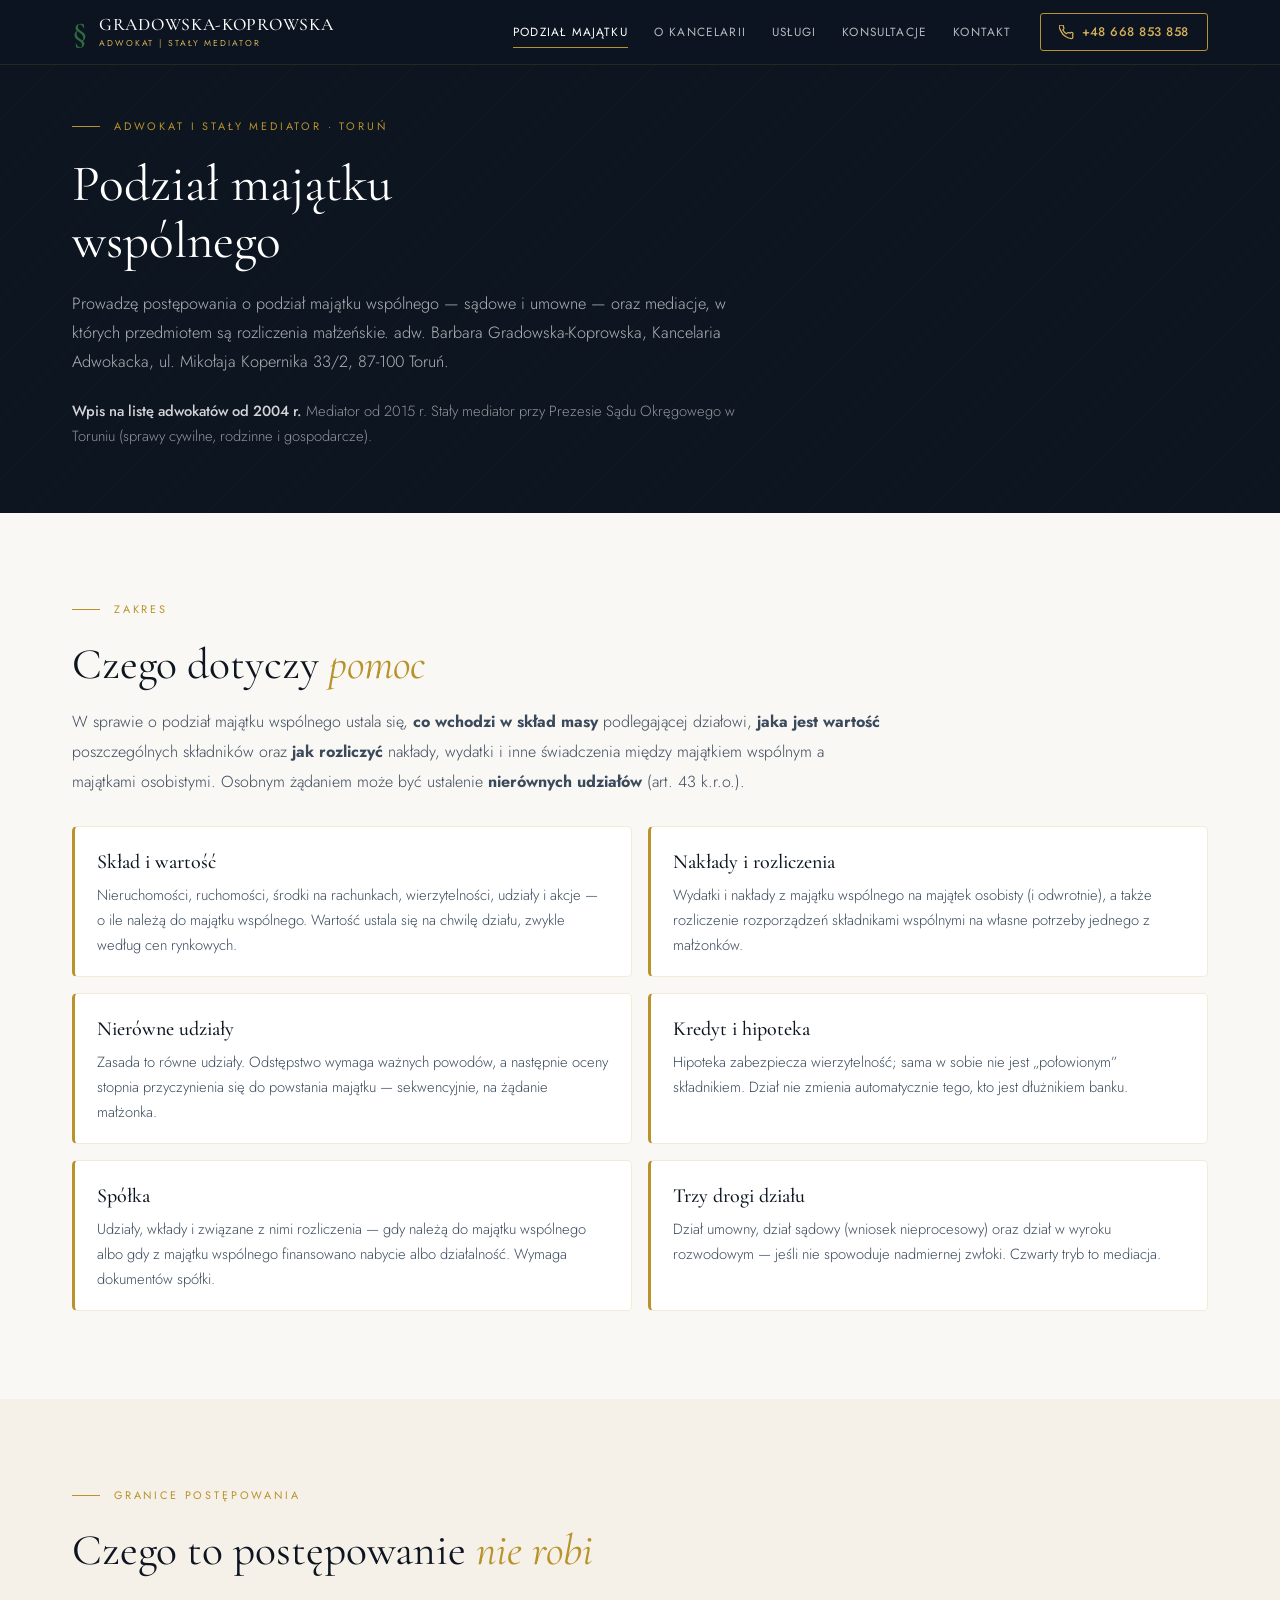
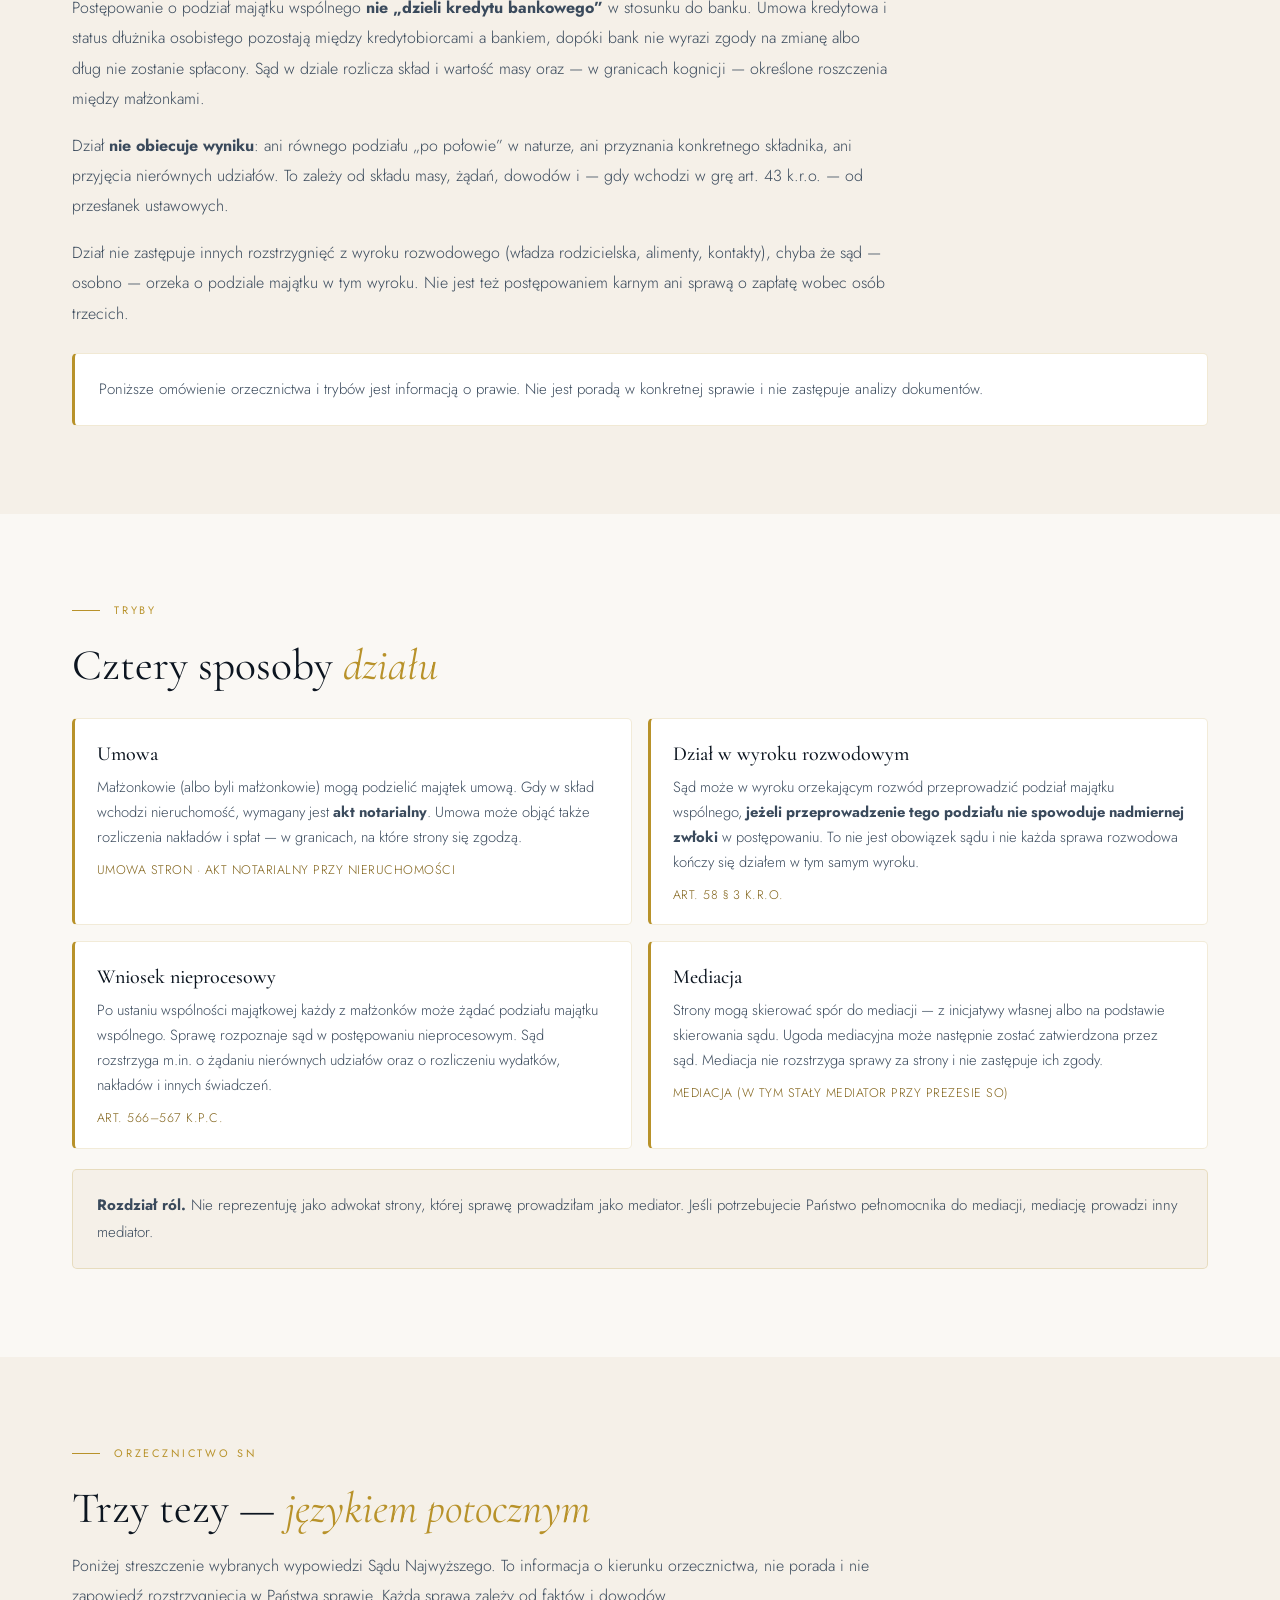
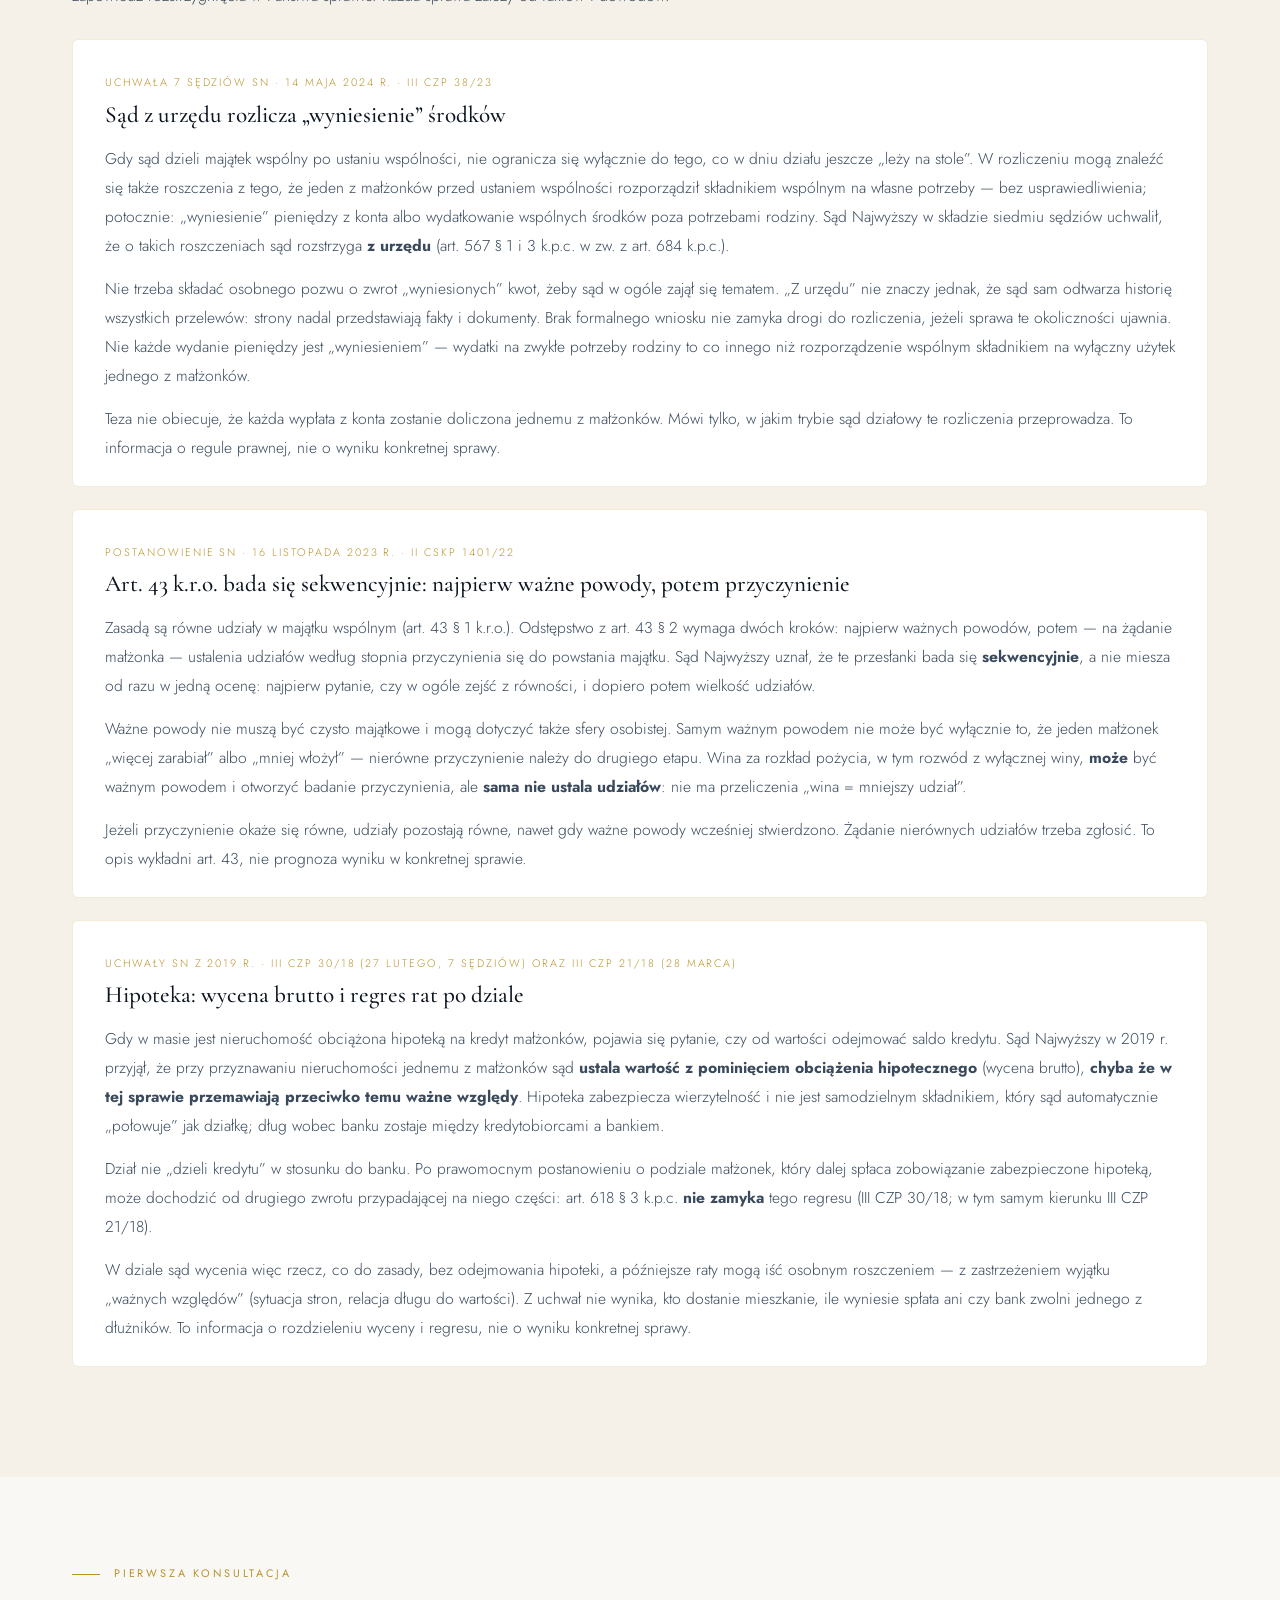
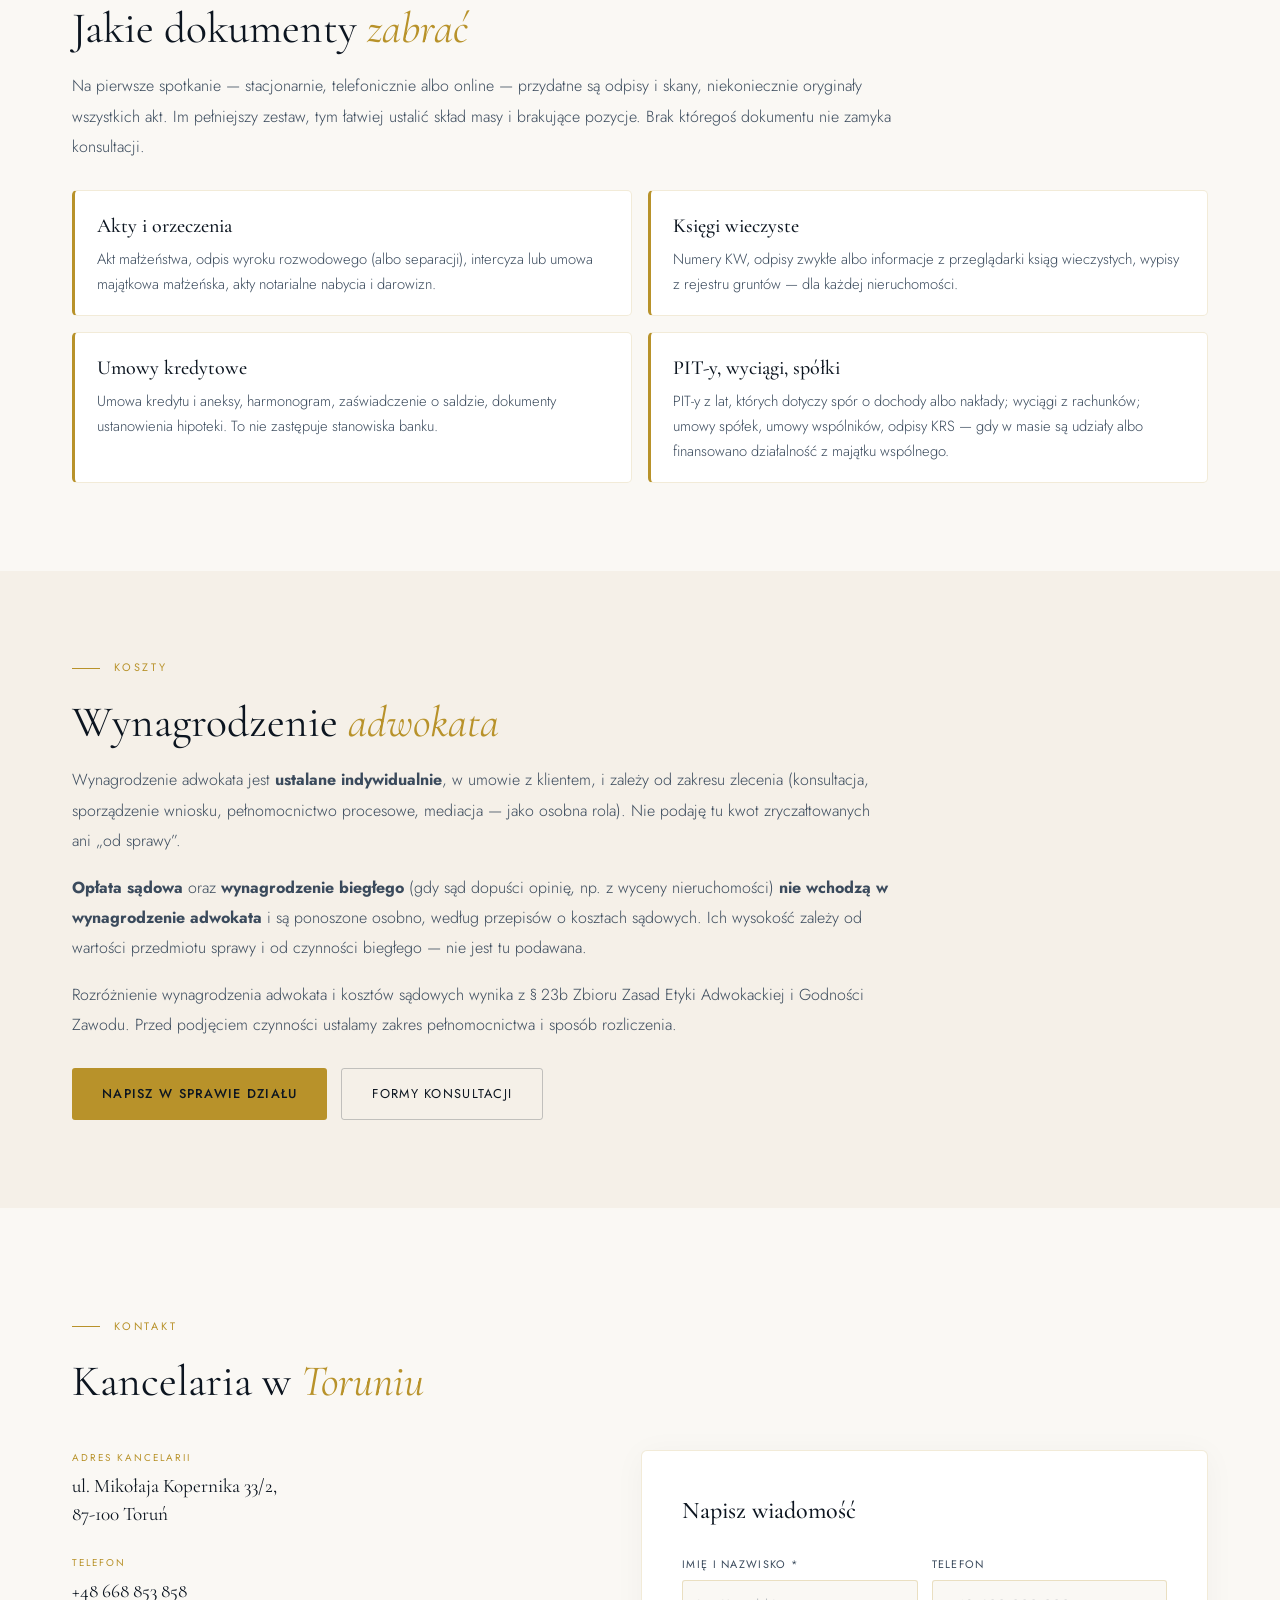
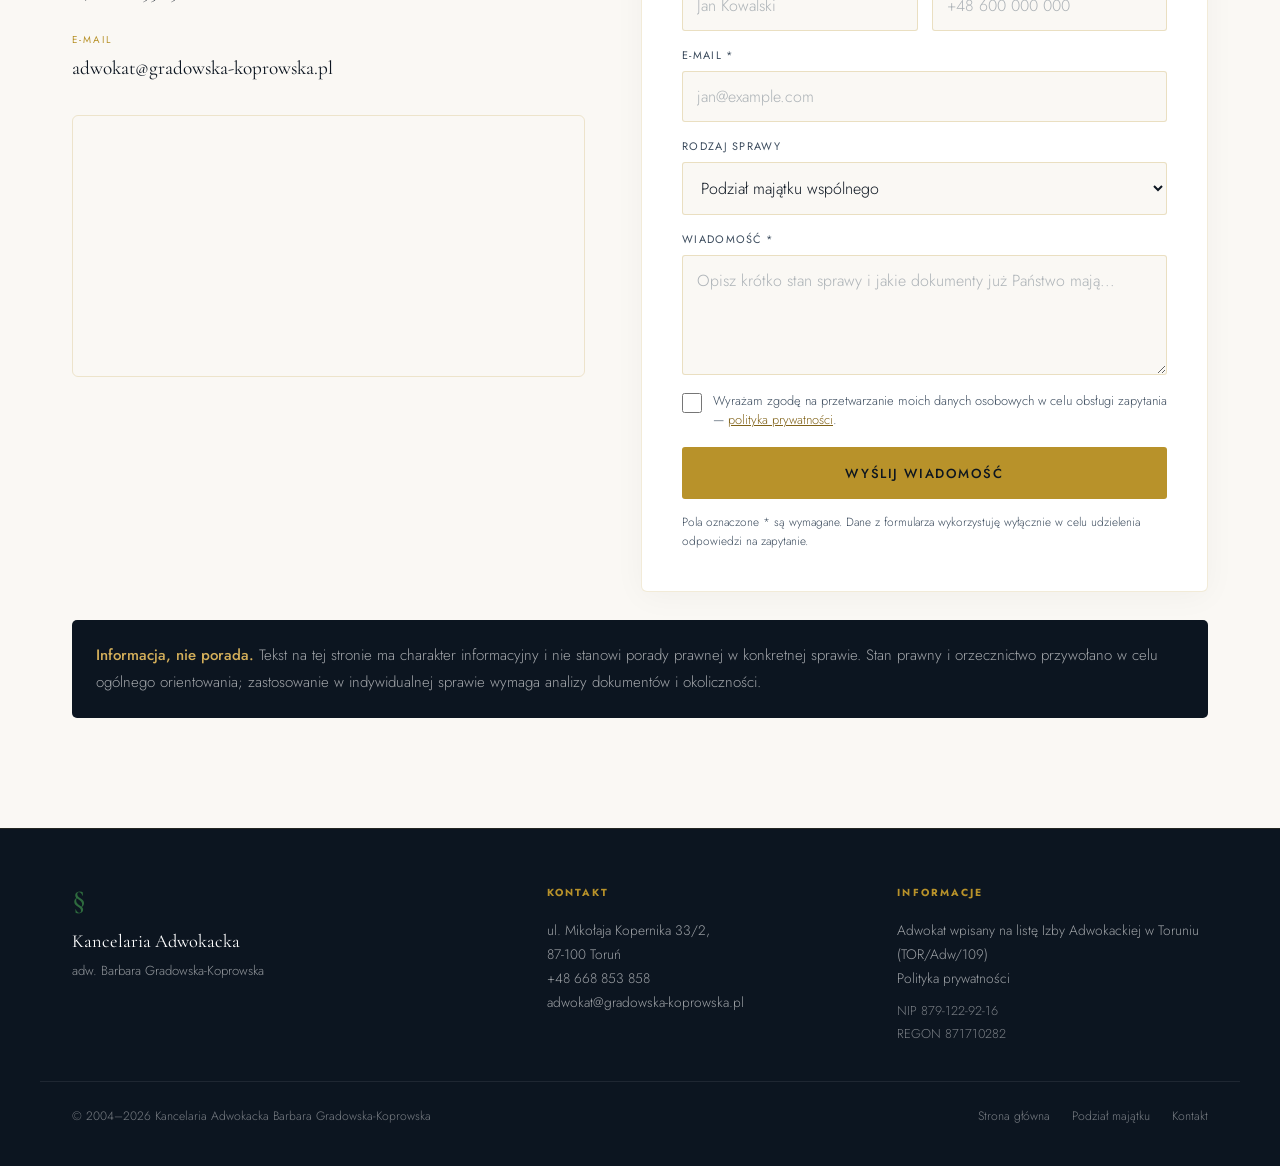
==== podzial-majatku.html @ 193e290f "Wersja v2 (preview): nisza podział majątku i mediacje majątkowe Strona główna pokazuje w pierwszym e" ====
<!DOCTYPE html>
<html lang="pl">
<head>
  <meta charset="UTF-8" />
  <meta name="viewport" content="width=device-width, initial-scale=1.0" />

  <title>Adwokat — podział majątku wspólnego · Toruń · adw. Barbara Gradowska-Koprowska</title>
  <meta name="description" content="Podział majątku wspólnego w Toruniu — dział umowny, sądowy i w wyroku rozwodowym oraz mediacje majątkowe. adw. Barbara Gradowska-Koprowska, adwokat od 2004 r., stały mediator przy Prezesie SO w Toruniu. ul. Mikołaja Kopernika 33/2, 87-100 Toruń. Tekst informacyjny." />
  <link rel="canonical" href="https://gradowska-koprowska.pl/podzial-majatku.html" />

  <meta property="og:type" content="website" />
  <meta property="og:locale" content="pl_PL" />
  <meta property="og:url" content="https://gradowska-koprowska.pl/podzial-majatku.html" />
  <meta property="og:site_name" content="Kancelaria Adwokacka Barbara Gradowska-Koprowska" />
  <meta property="og:title" content="Adwokat — podział majątku wspólnego · Toruń · adw. Barbara Gradowska-Koprowska" />
  <meta property="og:description" content="Dział umowny, sądowy i w wyroku rozwodowym oraz mediacje majątkowe. adw. Barbara Gradowska-Koprowska, Toruń. ul. Mikołaja Kopernika 33/2, 87-100 Toruń." />
  <meta property="og:image" content="https://gradowska-koprowska.pl/assets/foto-og.jpg" />
  <meta property="og:image:width" content="1200" />
  <meta property="og:image:height" content="630" />

  <meta name="twitter:card" content="summary_large_image" />
  <meta name="twitter:title" content="Adwokat — podział majątku wspólnego · Toruń" />
  <meta name="twitter:description" content="adw. Barbara Gradowska-Koprowska. Dział umowny, sądowy, w wyroku rozwodowym, mediacja. ul. Mikołaja Kopernika 33/2, 87-100 Toruń." />
  <meta name="twitter:image" content="https://gradowska-koprowska.pl/assets/foto-og.jpg" />

  <meta name="theme-color" content="#0c1520" />
  <link rel="icon" href="favicon.svg" type="image/svg+xml" />

  <link rel="preconnect" href="https://fonts.googleapis.com" />
  <link rel="preconnect" href="https://fonts.gstatic.com" crossorigin />
  <link href="https://fonts.googleapis.com/css2?family=Cormorant+Garamond:ital,wght@0,300;0,400;0,500;0,600;1,300;1,400&family=Jost:wght@300;400;500&display=swap" rel="stylesheet" />
  <link rel="stylesheet" href="styles.css" />

  <script type="application/ld+json">
  {
    "@context": "https://schema.org",
    "@graph": [
      {
        "@type": "LegalService",
        "@id": "https://gradowska-koprowska.pl/#kancelaria",
        "name": "Kancelaria Adwokacka Barbara Gradowska-Koprowska",
        "url": "https://gradowska-koprowska.pl/",
        "telephone": "+48668853858",
        "email": "adwokat@gradowska-koprowska.pl",
        "address": {
          "@type": "PostalAddress",
          "streetAddress": "ul. Mikołaja Kopernika 33/2",
          "addressLocality": "Toruń",
          "postalCode": "87-100",
          "addressCountry": "PL"
        },
        "areaServed": { "@type": "City", "name": "Toruń" },
        "employee": { "@id": "https://gradowska-koprowska.pl/#adwokat" }
      },
      {
        "@type": "Attorney",
        "@id": "https://gradowska-koprowska.pl/#adwokat",
        "name": "Barbara Gradowska-Koprowska",
        "honorificPrefix": "adw.",
        "jobTitle": "Adwokat, stały mediator",
        "worksFor": { "@id": "https://gradowska-koprowska.pl/#kancelaria" },
        "memberOf": {
          "@type": "Organization",
          "name": "Okręgowa Rada Adwokacka w Toruniu"
        }
      },
      {
        "@type": "WebPage",
        "@id": "https://gradowska-koprowska.pl/podzial-majatku.html",
        "url": "https://gradowska-koprowska.pl/podzial-majatku.html",
        "name": "Podział majątku wspólnego",
        "description": "Informacja o postępowaniu o podział majątku wspólnego — tryby, zakres i wybrane tezy orzecznictwa SN. Nie stanowi porady w konkretnej sprawie.",
        "isPartOf": { "@id": "https://gradowska-koprowska.pl/#kancelaria" },
        "about": {
          "@type": "Service",
          "name": "Podział majątku wspólnego",
          "provider": { "@id": "https://gradowska-koprowska.pl/#adwokat" }
        }
      },
      {
        "@type": "BreadcrumbList",
        "itemListElement": [
          {
            "@type": "ListItem",
            "position": 1,
            "name": "Strona główna",
            "item": "https://gradowska-koprowska.pl/"
          },
          {
            "@type": "ListItem",
            "position": 2,
            "name": "Podział majątku wspólnego",
            "item": "https://gradowska-koprowska.pl/podzial-majatku.html"
          }
        ]
      }
    ]
  }
  </script>
</head>
<body>

  <header>
    <div class="nav-inner">
      <a class="logo-wrap" href="index.html" aria-label="Kancelaria Adwokacka Barbara Gradowska-Koprowska — strona główna">
        <span class="logo-mark" aria-hidden="true">§</span>
        <span class="logo-text">
          <span class="logo-name">Gradowska-Koprowska</span>
          <span class="logo-sub">Adwokat | Stały mediator</span>
        </span>
      </a>
      <div class="nav-right">
        <nav class="desktop-nav" aria-label="Nawigacja główna">
          <a href="podzial-majatku.html" aria-current="page">Podział majątku</a>
          <a href="index.html#o-kancelarii">O Kancelarii</a>
          <a href="index.html#uslugi">Usługi</a>
          <a href="index.html#konsultacje">Konsultacje</a>
          <a href="#kontakt">Kontakt</a>
        </nav>
        <a class="header-tel" href="tel:+48668853858" aria-label="Zadzwoń: +48 668 853 858">
          <svg viewBox="0 0 24 24" fill="none" stroke="currentColor" stroke-width="2" aria-hidden="true"><path d="M22 16.92v3a2 2 0 01-2.18 2 19.79 19.79 0 01-8.63-3.07A19.5 19.5 0 013.07 9.8 19.79 19.79 0 01.01 1.18 2 2 0 012 0h3a2 2 0 012 1.72 12.84 12.84 0 00.7 2.81 2 2 0 01-.45 2.11L6.09 7.91a16 16 0 006 6l1.27-1.27a2 2 0 012.11-.45 12.84 12.84 0 002.81.7A2 2 0 0122 14.92v2z"/></svg>
          +48 668 853 858
        </a>
        <button class="hamburger" id="hamburger" aria-label="Otwórz menu" aria-expanded="false" aria-controls="mobileNav">
          <span></span><span></span><span></span>
        </button>
      </div>
    </div>
    <div class="mobile-nav" id="mobileNav">
      <a href="podzial-majatku.html" data-close aria-current="page">Podział majątku</a>
      <a href="index.html#o-kancelarii" data-close>O Kancelarii</a>
      <a href="index.html#uslugi" data-close>Usługi</a>
      <a href="index.html#konsultacje" data-close>Konsultacje</a>
      <a href="#kontakt" data-close>Kontakt</a>
      <a href="tel:+48668853858" class="mobile-call" data-close aria-label="Zadzwoń: 668 853 858">
        <svg viewBox="0 0 24 24" fill="none" stroke="currentColor" stroke-width="2" aria-hidden="true"><path d="M22 16.92v3a2 2 0 01-2.18 2 19.79 19.79 0 01-8.63-3.07A19.5 19.5 0 013.07 9.8 19.79 19.79 0 01.01 1.18 2 2 0 012 0h3a2 2 0 012 1.72 12.84 12.84 0 00.7 2.81 2 2 0 01-.45 2.11L6.09 7.91a16 16 0 006 6l1.27-1.27a2 2 0 012.11-.45 12.84 12.84 0 002.81.7A2 2 0 0122 14.92v2z"/></svg>
        Zadzwoń: 668 853 858
      </a>
    </div>
  </header>

  <section class="page-hero">
    <div class="section-inner">
      <p class="section-label reveal">Adwokat i stały mediator · Toruń</p>
      <h1 class="reveal">Podział majątku wspólnego</h1>
      <p class="page-lead reveal reveal-delay-1">Prowadzę postępowania o podział majątku wspólnego — sądowe i umowne — oraz mediacje, w których przedmiotem są rozliczenia małżeńskie. adw. Barbara Gradowska-Koprowska, Kancelaria Adwokacka, ul. Mikołaja Kopernika 33/2, 87-100 Toruń.</p>
      <p class="page-meta reveal reveal-delay-2"><strong>Wpis na listę adwokatów od 2004 r.</strong> Mediator od 2015 r. Stały mediator przy Prezesie Sądu Okręgowego w Toruniu (sprawy cywilne, rodzinne i gospodarcze).</p>
    </div>
  </section>

  <section class="page-section" id="zakres">
    <div class="section-inner">
      <p class="section-label reveal">Zakres</p>
      <h2 class="section-heading reveal">Czego dotyczy <em>pomoc</em></h2>
      <div class="prose reveal">
        <p>W sprawie o podział majątku wspólnego ustala się, <strong>co wchodzi w skład masy</strong> podlegającej działowi, <strong>jaka jest wartość</strong> poszczególnych składników oraz <strong>jak rozliczyć</strong> nakłady, wydatki i inne świadczenia między majątkiem wspólnym a majątkami osobistymi. Osobnym żądaniem może być ustalenie <strong>nierównych udziałów</strong> (art. 43 k.r.o.).</p>
      </div>
      <div class="scope-grid">
        <article class="card-item reveal">
          <h3>Skład i wartość</h3>
          <p>Nieruchomości, ruchomości, środki na rachunkach, wierzytelności, udziały i akcje — o ile należą do majątku wspólnego. Wartość ustala się na chwilę działu, zwykle według cen rynkowych.</p>
        </article>
        <article class="card-item reveal reveal-delay-1">
          <h3>Nakłady i rozliczenia</h3>
          <p>Wydatki i nakłady z majątku wspólnego na majątek osobisty (i odwrotnie), a także rozliczenie rozporządzeń składnikami wspólnymi na własne potrzeby jednego z małżonków.</p>
        </article>
        <article class="card-item reveal">
          <h3>Nierówne udziały</h3>
          <p>Zasada to równe udziały. Odstępstwo wymaga ważnych powodów, a następnie oceny stopnia przyczynienia się do powstania majątku — sekwencyjnie, na żądanie małżonka.</p>
        </article>
        <article class="card-item reveal reveal-delay-1">
          <h3>Kredyt i hipoteka</h3>
          <p>Hipoteka zabezpiecza wierzytelność; sama w sobie nie jest „połowionym” składnikiem. Dział nie zmienia automatycznie tego, kto jest dłużnikiem banku.</p>
        </article>
        <article class="card-item reveal">
          <h3>Spółka</h3>
          <p>Udziały, wkłady i związane z nimi rozliczenia — gdy należą do majątku wspólnego albo gdy z majątku wspólnego finansowano nabycie albo działalność. Wymaga dokumentów spółki.</p>
        </article>
        <article class="card-item reveal reveal-delay-1">
          <h3>Trzy drogi działu</h3>
          <p>Dział umowny, dział sądowy (wniosek nieprocesowy) oraz dział w wyroku rozwodowym — jeśli nie spowoduje nadmiernej zwłoki. Czwarty tryb to mediacja.</p>
        </article>
      </div>
    </div>
  </section>

  <section class="page-section alt" id="nie-obejmuje">
    <div class="section-inner">
      <p class="section-label reveal">Granice postępowania</p>
      <h2 class="section-heading reveal">Czego to postępowanie <em>nie robi</em></h2>
      <div class="prose reveal">
        <p>Postępowanie o podział majątku wspólnego <strong>nie „dzieli kredytu bankowego”</strong> w stosunku do banku. Umowa kredytowa i status dłużnika osobistego pozostają między kredytobiorcami a bankiem, dopóki bank nie wyrazi zgody na zmianę albo dług nie zostanie spłacony. Sąd w dziale rozlicza skład i wartość masy oraz — w granicach kognicji — określone roszczenia między małżonkami.</p>
        <p>Dział <strong>nie obiecuje wyniku</strong>: ani równego podziału „po połowie” w naturze, ani przyznania konkretnego składnika, ani przyjęcia nierównych udziałów. To zależy od składu masy, żądań, dowodów i — gdy wchodzi w grę art. 43 k.r.o. — od przesłanek ustawowych.</p>
        <p>Dział nie zastępuje innych rozstrzygnięć z wyroku rozwodowego (władza rodzicielska, alimenty, kontakty), chyba że sąd — osobno — orzeka o podziale majątku w tym wyroku. Nie jest też postępowaniem karnym ani sprawą o zapłatę wobec osób trzecich.</p>
      </div>
      <div class="note-box reveal reveal-delay-1" style="margin-top: 24px;">
        Poniższe omówienie orzecznictwa i trybów jest informacją o prawie. Nie jest poradą w konkretnej sprawie i nie zastępuje analizy dokumentów.
      </div>
    </div>
  </section>

  <section class="page-section" id="tryby">
    <div class="section-inner">
      <p class="section-label reveal">Tryby</p>
      <h2 class="section-heading reveal">Cztery sposoby <em>działu</em></h2>
      <div class="mode-grid">
        <article class="card-item reveal">
          <h3>Umowa</h3>
          <p>Małżonkowie (albo byli małżonkowie) mogą podzielić majątek umową. Gdy w skład wchodzi nieruchomość, wymagany jest <strong>akt notarialny</strong>. Umowa może objąć także rozliczenia nakładów i spłat — w granicach, na które strony się zgodzą.</p>
          <span class="law">Umowa stron · akt notarialny przy nieruchomości</span>
        </article>
        <article class="card-item reveal reveal-delay-1">
          <h3>Dział w wyroku rozwodowym</h3>
          <p>Sąd może w wyroku orzekającym rozwód przeprowadzić podział majątku wspólnego, <strong>jeżeli przeprowadzenie tego podziału nie spowoduje nadmiernej zwłoki</strong> w postępowaniu. To nie jest obowiązek sądu i nie każda sprawa rozwodowa kończy się działem w tym samym wyroku.</p>
          <span class="law">art. 58 § 3 k.r.o.</span>
        </article>
        <article class="card-item reveal">
          <h3>Wniosek nieprocesowy</h3>
          <p>Po ustaniu wspólności majątkowej każdy z małżonków może żądać podziału majątku wspólnego. Sprawę rozpoznaje sąd w postępowaniu nieprocesowym. Sąd rozstrzyga m.in. o żądaniu nierównych udziałów oraz o rozliczeniu wydatków, nakładów i innych świadczeń.</p>
          <span class="law">art. 566–567 k.p.c.</span>
        </article>
        <article class="card-item reveal reveal-delay-1">
          <h3>Mediacja</h3>
          <p>Strony mogą skierować spór do mediacji — z inicjatywy własnej albo na podstawie skierowania sądu. Ugoda mediacyjna może następnie zostać zatwierdzona przez sąd. Mediacja nie rozstrzyga sprawy za strony i nie zastępuje ich zgody.</p>
          <span class="law">mediacja (w tym stały mediator przy Prezesie SO)</span>
        </article>
      </div>
      <div class="conflict-box reveal">
        <strong>Rozdział ról.</strong> Nie reprezentuję jako adwokat strony, której sprawę prowadziłam jako mediator. Jeśli potrzebujecie Państwo pełnomocnika do mediacji, mediację prowadzi inny mediator.
      </div>
    </div>
  </section>

  <section class="page-section alt" id="orzecznictwo">
    <div class="section-inner">
      <p class="section-label reveal">Orzecznictwo SN</p>
      <h2 class="section-heading reveal">Trzy tezy — <em>językiem potocznym</em></h2>
      <div class="prose reveal" style="margin-bottom: 28px;">
        <p>Poniżej streszczenie wybranych wypowiedzi Sądu Najwyższego. To informacja o kierunku orzecznictwa, nie porada i nie zapowiedź rozstrzygnięcia w Państwa sprawie. Każda sprawa zależy od faktów i dowodów.</p>
      </div>

      <article class="thesis reveal">
        <p class="sygnatura">Uchwała 7 sędziów SN · 14 maja 2024 r. · III CZP 38/23</p>
        <h3>Sąd z urzędu rozlicza „wyniesienie” środków</h3>
        <p>Gdy sąd dzieli majątek wspólny po ustaniu wspólności, nie ogranicza się wyłącznie do tego, co w dniu działu jeszcze „leży na stole”. W rozliczeniu mogą znaleźć się także roszczenia z tego, że jeden z małżonków przed ustaniem wspólności rozporządził składnikiem wspólnym na własne potrzeby — bez usprawiedliwienia; potocznie: „wyniesienie” pieniędzy z konta albo wydatkowanie wspólnych środków poza potrzebami rodziny. Sąd Najwyższy w składzie siedmiu sędziów uchwalił, że o takich roszczeniach sąd rozstrzyga <strong>z urzędu</strong> (art. 567 § 1 i 3 k.p.c. w zw. z art. 684 k.p.c.).</p>
        <p>Nie trzeba składać osobnego pozwu o zwrot „wyniesionych” kwot, żeby sąd w ogóle zajął się tematem. „Z urzędu” nie znaczy jednak, że sąd sam odtwarza historię wszystkich przelewów: strony nadal przedstawiają fakty i dokumenty. Brak formalnego wniosku nie zamyka drogi do rozliczenia, jeżeli sprawa te okoliczności ujawnia. Nie każde wydanie pieniędzy jest „wyniesieniem” — wydatki na zwykłe potrzeby rodziny to co innego niż rozporządzenie wspólnym składnikiem na wyłączny użytek jednego z małżonków.</p>
        <p>Teza nie obiecuje, że każda wypłata z konta zostanie doliczona jednemu z małżonków. Mówi tylko, w jakim trybie sąd działowy te rozliczenia przeprowadza. To informacja o regule prawnej, nie o wyniku konkretnej sprawy.</p>
      </article>

      <article class="thesis reveal">
        <p class="sygnatura">Postanowienie SN · 16 listopada 2023 r. · II CSKP 1401/22</p>
        <h3>Art. 43 k.r.o. bada się sekwencyjnie: najpierw ważne powody, potem przyczynienie</h3>
        <p>Zasadą są równe udziały w majątku wspólnym (art. 43 § 1 k.r.o.). Odstępstwo z art. 43 § 2 wymaga dwóch kroków: najpierw ważnych powodów, potem — na żądanie małżonka — ustalenia udziałów według stopnia przyczynienia się do powstania majątku. Sąd Najwyższy uznał, że te przesłanki bada się <strong>sekwencyjnie</strong>, a nie miesza od razu w jedną ocenę: najpierw pytanie, czy w ogóle zejść z równości, i dopiero potem wielkość udziałów.</p>
        <p>Ważne powody nie muszą być czysto majątkowe i mogą dotyczyć także sfery osobistej. Samym ważnym powodem nie może być wyłącznie to, że jeden małżonek „więcej zarabiał” albo „mniej włożył” — nierówne przyczynienie należy do drugiego etapu. Wina za rozkład pożycia, w tym rozwód z wyłącznej winy, <strong>może</strong> być ważnym powodem i otworzyć badanie przyczynienia, ale <strong>sama nie ustala udziałów</strong>: nie ma przeliczenia „wina = mniejszy udział”.</p>
        <p>Jeżeli przyczynienie okaże się równe, udziały pozostają równe, nawet gdy ważne powody wcześniej stwierdzono. Żądanie nierównych udziałów trzeba zgłosić. To opis wykładni art. 43, nie prognoza wyniku w konkretnej sprawie.</p>
      </article>

      <article class="thesis reveal">
        <p class="sygnatura">Uchwały SN z 2019 r. · III CZP 30/18 (27 lutego, 7 sędziów) oraz III CZP 21/18 (28 marca)</p>
        <h3>Hipoteka: wycena brutto i regres rat po dziale</h3>
        <p>Gdy w masie jest nieruchomość obciążona hipoteką na kredyt małżonków, pojawia się pytanie, czy od wartości odejmować saldo kredytu. Sąd Najwyższy w 2019 r. przyjął, że przy przyznawaniu nieruchomości jednemu z małżonków sąd <strong>ustala wartość z pominięciem obciążenia hipotecznego</strong> (wycena brutto), <strong>chyba że w tej sprawie przemawiają przeciwko temu ważne względy</strong>. Hipoteka zabezpiecza wierzytelność i nie jest samodzielnym składnikiem, który sąd automatycznie „połowuje” jak działkę; dług wobec banku zostaje między kredytobiorcami a bankiem.</p>
        <p>Dział nie „dzieli kredytu” w stosunku do banku. Po prawomocnym postanowieniu o podziale małżonek, który dalej spłaca zobowiązanie zabezpieczone hipoteką, może dochodzić od drugiego zwrotu przypadającej na niego części: art. 618 § 3 k.p.c. <strong>nie zamyka</strong> tego regresu (III CZP 30/18; w tym samym kierunku III CZP 21/18).</p>
        <p>W dziale sąd wycenia więc rzecz, co do zasady, bez odejmowania hipoteki, a późniejsze raty mogą iść osobnym roszczeniem — z zastrzeżeniem wyjątku „ważnych względów” (sytuacja stron, relacja długu do wartości). Z uchwał nie wynika, kto dostanie mieszkanie, ile wyniesie spłata ani czy bank zwolni jednego z dłużników. To informacja o rozdzieleniu wyceny i regresu, nie o wyniku konkretnej sprawy.</p>
      </article>
    </div>
  </section>

  <section class="page-section" id="dokumenty">
    <div class="section-inner">
      <p class="section-label reveal">Pierwsza konsultacja</p>
      <h2 class="section-heading reveal">Jakie dokumenty <em>zabrać</em></h2>
      <div class="prose reveal">
        <p>Na pierwsze spotkanie — stacjonarnie, telefonicznie albo online — przydatne są odpisy i skany, niekoniecznie oryginały wszystkich akt. Im pełniejszy zestaw, tym łatwiej ustalić skład masy i brakujące pozycje. Brak któregoś dokumentu nie zamyka konsultacji.</p>
      </div>
      <div class="doc-grid">
        <article class="card-item reveal">
          <h3>Akty i orzeczenia</h3>
          <p>Akt małżeństwa, odpis wyroku rozwodowego (albo separacji), intercyza lub umowa majątkowa małżeńska, akty notarialne nabycia i darowizn.</p>
        </article>
        <article class="card-item reveal reveal-delay-1">
          <h3>Księgi wieczyste</h3>
          <p>Numery KW, odpisy zwykłe albo informacje z przeglądarki ksiąg wieczystych, wypisy z rejestru gruntów — dla każdej nieruchomości.</p>
        </article>
        <article class="card-item reveal">
          <h3>Umowy kredytowe</h3>
          <p>Umowa kredytu i aneksy, harmonogram, zaświadczenie o saldzie, dokumenty ustanowienia hipoteki. To nie zastępuje stanowiska banku.</p>
        </article>
        <article class="card-item reveal reveal-delay-1">
          <h3>PIT-y, wyciągi, spółki</h3>
          <p>PIT-y z lat, których dotyczy spór o dochody albo nakłady; wyciągi z rachunków; umowy spółek, umowy wspólników, odpisy KRS — gdy w masie są udziały albo finansowano działalność z majątku wspólnego.</p>
        </article>
      </div>
    </div>
  </section>

  <section class="page-section alt" id="wynagrodzenie">
    <div class="section-inner">
      <p class="section-label reveal">Koszty</p>
      <h2 class="section-heading reveal">Wynagrodzenie <em>adwokata</em></h2>
      <div class="prose reveal">
        <p>Wynagrodzenie adwokata jest <strong>ustalane indywidualnie</strong>, w umowie z klientem, i zależy od zakresu zlecenia (konsultacja, sporządzenie wniosku, pełnomocnictwo procesowe, mediacja — jako osobna rola). Nie podaję tu kwot zryczałtowanych ani „od sprawy”.</p>
        <p><strong>Opłata sądowa</strong> oraz <strong>wynagrodzenie biegłego</strong> (gdy sąd dopuści opinię, np. z wyceny nieruchomości) <strong>nie wchodzą w wynagrodzenie adwokata</strong> i są ponoszone osobno, według przepisów o kosztach sądowych. Ich wysokość zależy od wartości przedmiotu sprawy i od czynności biegłego — nie jest tu podawana.</p>
        <p>Rozróżnienie wynagrodzenia adwokata i kosztów sądowych wynika z §&nbsp;23b Zbioru Zasad Etyki Adwokackiej i Godności Zawodu. Przed podjęciem czynności ustalamy zakres pełnomocnictwa i sposób rozliczenia.</p>
      </div>
      <div class="page-cta-row reveal">
        <a href="#kontakt" class="btn-primary">Napisz w sprawie działu</a>
        <a href="index.html#konsultacje" class="btn-ghost-ink">Formy konsultacji</a>
      </div>
    </div>
  </section>

  <section class="contact" id="kontakt">
    <div class="section-inner">
      <p class="section-label reveal">Kontakt</p>
      <h2 class="section-heading reveal reveal-delay-1">Kancelaria w&nbsp;<em>Toruniu</em></h2>
      <div class="contact-grid">
        <div class="contact-info">
          <div class="info-blocks">
            <div class="info-block reveal">
              <div class="info-label">Adres kancelarii</div>
              <div class="info-value">ul. Mikołaja Kopernika 33/2,<br />87-100 Toruń</div>
            </div>
            <div class="info-block reveal reveal-delay-1">
              <div class="info-label">Telefon</div>
              <div class="info-value"><a href="tel:+48668853858" aria-label="Zadzwoń: +48 668 853 858">+48 668 853 858</a></div>
            </div>
            <div class="info-block reveal reveal-delay-1">
              <div class="info-label">E-mail</div>
              <div class="info-value"><a href="mailto:adwokat@gradowska-koprowska.pl">adwokat@gradowska-koprowska.pl</a></div>
            </div>
          </div>
          <div class="map-wrap reveal reveal-delay-2">
            <iframe
              src="https://www.google.com/maps/embed?pb=!1m18!1m12!1m3!1d1200.321464303494!2d18.6014252477013!3d53.008804501457945!2m3!1f0!2f0!3f0!3m2!1i1024!2i768!4f13.1!3m3!1m2!1s0x4703351c53385997%3A0x74c273acae44612f!2sMiko%C5%82aja%20Kopernika%2033%2F2%2C%2087-100%20Toru%C5%84!5e0!3m2!1spl!2spl!4v1772357112609!5m2!1spl!2spl"
              title="Mapa dojazdu do Kancelarii Adwokackiej — ul. Mikołaja Kopernika 33/2, 87-100 Toruń"
              loading="lazy"
              referrerpolicy="no-referrer-when-downgrade"></iframe>
          </div>
        </div>

        <div class="form-card reveal reveal-delay-2">
          <div class="form-title">Napisz wiadomość</div>
          <form id="contactForm" action="https://api.web3forms.com/submit" method="POST" novalidate>
            <input type="hidden" name="access_key" value="477fac12-1023-4886-9efd-9e162fdbb883" />
            <input type="hidden" name="subject" value="Nowe zapytanie — podział majątku (strona kancelarii)" />
            <input type="hidden" name="from_name" value="Formularz — gradowska-koprowska.pl" />
            <input type="checkbox" name="botcheck" class="honeypot" tabindex="-1" autocomplete="off" aria-hidden="true" />

            <div class="form-row">
              <div class="form-group">
                <label for="fname">Imię i nazwisko *</label>
                <input type="text" id="fname" name="Imię i nazwisko" placeholder="Jan Kowalski" required autocomplete="name" />
              </div>
              <div class="form-group">
                <label for="fphone">Telefon</label>
                <input type="tel" id="fphone" name="Telefon" placeholder="+48 600 000 000" autocomplete="tel" />
              </div>
            </div>
            <div class="form-group">
              <label for="femail">E-mail *</label>
              <input type="email" id="femail" name="E-mail" placeholder="jan@example.com" required autocomplete="email" />
            </div>
            <div class="form-group">
              <label for="farea">Rodzaj sprawy</label>
              <select id="farea" name="Rodzaj sprawy">
                <option selected>Podział majątku wspólnego</option>
                <option>Mediacje majątkowe</option>
                <option>Prawo rodzinne</option>
                <option>Prawo cywilne</option>
                <option>Prawo karne</option>
                <option>Inna sprawa</option>
              </select>
            </div>
            <div class="form-group">
              <label for="fmsg">Wiadomość *</label>
              <textarea id="fmsg" name="Wiadomość" placeholder="Opisz krótko stan sprawy i jakie dokumenty już Państwo mają..." required></textarea>
            </div>
            <label class="rodo">
              <input type="checkbox" name="Zgoda RODO" value="Tak" required />
              <span>Wyrażam zgodę na przetwarzanie moich danych osobowych w celu obsługi zapytania — <a href="polityka-prywatnosci.html" target="_blank" rel="noopener">polityka prywatności</a>.</span>
            </label>
            <button type="submit" class="form-submit" id="submitBtn">Wyślij wiadomość</button>
            <p class="form-note">Pola oznaczone * są wymagane. Dane z formularza wykorzystuję wyłącznie w celu udzielenia odpowiedzi na zapytanie.</p>
            <div class="form-alert" id="formAlert" role="status" aria-live="polite"></div>
          </form>
        </div>
      </div>
      <div class="disclaimer reveal">
        <strong>Informacja, nie porada.</strong> Tekst na tej stronie ma charakter informacyjny i nie stanowi porady prawnej w konkretnej sprawie. Stan prawny i orzecznictwo przywołano w celu ogólnego orientowania; zastosowanie w indywidualnej sprawie wymaga analizy dokumentów i okoliczności.
      </div>
    </div>
  </section>

  <footer>
    <div class="footer-grid">
      <div class="footer-brand">
        <div class="fb-mark" aria-hidden="true">§</div>
        <div class="fb-name">Kancelaria Adwokacka</div>
        <div class="fb-role">adw. Barbara Gradowska-Koprowska</div>
      </div>
      <div class="footer-col">
        <h4>Kontakt</h4>
        <p>ul. Mikołaja Kopernika 33/2,<br />87-100 Toruń</p>
        <a href="tel:+48668853858">+48 668 853 858</a>
        <a href="mailto:adwokat@gradowska-koprowska.pl">adwokat@gradowska-koprowska.pl</a>
      </div>
      <div class="footer-col">
        <h4>Informacje</h4>
        <a href="assets/adwokat_59716.pdf" target="_blank" rel="noopener">Adwokat wpisany na listę Izby Adwokackiej w Toruniu (TOR/Adw/109)</a>
        <a href="polityka-prywatnosci.html">Polityka prywatności</a>
        <p class="reg">NIP 879-122-92-16<br />REGON 871710282</p>
      </div>
    </div>
    <div class="footer-bottom">
      <span>&copy; 2004–2026 Kancelaria Adwokacka Barbara Gradowska-Koprowska</span>
      <div class="fb-links">
        <a href="index.html">Strona główna</a>
        <a href="podzial-majatku.html">Podział majątku</a>
        <a href="index.html#kontakt">Kontakt</a>
      </div>
    </div>
  </footer>

  <div class="mobile-cta-bar">
    <a href="tel:+48668853858" aria-label="Zadzwoń: 668 853 858">
      <svg viewBox="0 0 24 24" fill="none" stroke="currentColor" stroke-width="2" aria-hidden="true"><path d="M22 16.92v3a2 2 0 01-2.18 2 19.79 19.79 0 01-8.63-3.07A19.5 19.5 0 013.07 9.8 19.79 19.79 0 01.01 1.18 2 2 0 012 0h3a2 2 0 012 1.72 12.84 12.84 0 00.7 2.81 2 2 0 01-.45 2.11L6.09 7.91a16 16 0 006 6l1.27-1.27a2 2 0 012.11-.45 12.84 12.84 0 002.81.7A2 2 0 0122 14.92v2z"/></svg>
      Zadzwoń: 668 853 858
    </a>
  </div>

  <noscript>
    <style>.reveal { opacity: 1 !important; transform: none !important; }</style>
  </noscript>

  <script>
    (function () {
      var els = [].slice.call(document.querySelectorAll('.reveal'));
      function revealAll() { els.forEach(function (el) { el.classList.add('visible'); }); }
      if (!('IntersectionObserver' in window)) { revealAll(); return; }
      var observerFired = false;
      var obs = new IntersectionObserver(function (entries) {
        entries.forEach(function (e) {
          if (e.isIntersecting) { observerFired = true; e.target.classList.add('visible'); obs.unobserve(e.target); }
        });
      }, { threshold: 0.12, rootMargin: '0px 0px -40px 0px' });
      els.forEach(function (el) { obs.observe(el); });
      window.setTimeout(function () { if (!observerFired) revealAll(); }, 1800);
    })();

    (function () {
      var hamburger = document.getElementById('hamburger');
      var mobileNav = document.getElementById('mobileNav');
      function setOpen(open) {
        hamburger.setAttribute('aria-expanded', open ? 'true' : 'false');
        hamburger.setAttribute('aria-label', open ? 'Zamknij menu' : 'Otwórz menu');
        mobileNav.classList.toggle('open', open);
      }
      hamburger.addEventListener('click', function () {
        setOpen(hamburger.getAttribute('aria-expanded') !== 'true');
      });
      mobileNav.querySelectorAll('[data-close]').forEach(function (a) {
        a.addEventListener('click', function () { setOpen(false); });
      });
    })();

    (function () {
      var header = document.querySelector('header');
      window.addEventListener('scroll', function () {
        header.style.boxShadow = window.scrollY > 60 ? '0 4px 40px rgba(0,0,0,.35)' : 'none';
      }, { passive: true });
    })();

    (function () {
      var form = document.getElementById('contactForm');
      var btn = document.getElementById('submitBtn');
      var alertBox = document.getElementById('formAlert');
      var fallback = 'Zadzwoń: <a href="tel:+48668853858">+48 668 853 858</a> lub napisz na <a href="mailto:adwokat@gradowska-koprowska.pl">adwokat@gradowska-koprowska.pl</a>.';

      function showAlert(type, html) {
        alertBox.className = 'form-alert show ' + type;
        alertBox.innerHTML = html;
      }

      form.addEventListener('submit', function (e) {
        e.preventDefault();
        if (!form.checkValidity()) { form.reportValidity(); return; }

        btn.disabled = true;
        var original = btn.textContent;
        btn.textContent = 'Wysyłanie...';
        alertBox.className = 'form-alert';

        fetch('https://api.web3forms.com/submit', {
          method: 'POST',
          body: new FormData(form),
          headers: { 'Accept': 'application/json' }
        })
        .then(function (r) { return r.json(); })
        .then(function (data) {
          if (data.success) {
            form.reset();
            showAlert('success', 'Dziękuję za wiadomość — odpowiem najszybciej, jak to możliwe. W pilnej sprawie ' + fallback);
            btn.textContent = 'Wysłano';
          } else {
            btn.disabled = false;
            btn.textContent = original;
            showAlert('error', 'Nie udało się wysłać wiadomości. ' + fallback);
          }
        })
        .catch(function () {
          btn.disabled = false;
          btn.textContent = original;
          showAlert('error', 'Wystąpił problem z połączeniem. ' + fallback);
        });
      });
    })();
  </script>
</body>
</html>
---- styles.css ----
/* ===================== DESIGN TOKENS ===================== */
    :root {
      --ink:       #0c1520;
      --ink-soft:  #3a4a5c;
      --gold:      #b8922a;
      --gold-lt:   #d4af5a;
      --gold-deep: #806218;   /* AA-safe gold for text on light */
      --green:     #2E6B3E;   /* logo mark */
      --cream:     #f5f0e8;
      --paper:     #faf8f4;
      --white:     #ffffff;
      --rule:      rgba(184,146,42,.25);

      --serif: 'Cormorant Garamond', Georgia, serif;
      --sans:  'Jost', system-ui, sans-serif;

      --ease: cubic-bezier(.4,0,.2,1);
      --slow: cubic-bezier(.25,.46,.45,.94);
      --wrap: 1200px;
    }

    /* ===================== RESET & BASE ===================== */
    *, *::before, *::after { box-sizing: border-box; margin: 0; padding: 0; }
    html { scroll-behavior: smooth; font-size: 16px; -webkit-text-size-adjust: 100%; scroll-padding-top: 72px; }
    body {
      font-family: var(--sans);
      background: var(--paper);
      color: var(--ink);
      line-height: 1.65;
      overflow-x: hidden;
      -webkit-font-smoothing: antialiased;
    }
    a { color: inherit; text-decoration: none; }
    img { display: block; max-width: 100%; }
    ul { list-style: none; }

    :focus-visible {
      outline: 2px solid var(--gold);
      outline-offset: 3px;
      border-radius: 2px;
    }

    .section-inner { max-width: var(--wrap); margin: 0 auto; padding: 0 32px; }

    /* ===================== SCROLL REVEAL ===================== */
    .reveal {
      opacity: 0;
      transform: translateY(30px);
      transition: opacity .7s var(--slow), transform .7s var(--slow);
    }
    .reveal.visible { opacity: 1; transform: none; }
    .reveal-delay-1 { transition-delay: .1s; }
    .reveal-delay-2 { transition-delay: .2s; }
    .reveal-delay-3 { transition-delay: .3s; }
    @media (prefers-reduced-motion: reduce) {
      .reveal { opacity: 1; transform: none; transition: none; }
      html { scroll-behavior: auto; }
    }

    /* ===================== HEADER ===================== */
    header {
      position: fixed;
      top: 0; left: 0; right: 0;
      z-index: 200;
      background: rgba(12,21,32,.94);
      backdrop-filter: blur(14px);
      -webkit-backdrop-filter: blur(14px);
      border-bottom: 1px solid rgba(184,146,42,.15);
      transition: box-shadow .4s var(--ease);
    }
    .nav-inner {
      max-width: var(--wrap);
      margin: 0 auto;
      padding: 0 32px;
      height: 64px;
      display: flex;
      align-items: center;
      justify-content: space-between;
      gap: 20px;
    }
    .logo-wrap { display: flex; align-items: center; gap: 12px; min-width: 0; }
    .logo-mark {
      font-family: var(--serif);
      font-size: 2rem;
      font-weight: 600;
      color: var(--green);
      line-height: 1;
      flex-shrink: 0;
    }
    .logo-text { display: flex; flex-direction: column; min-width: 0; }
    .logo-name {
      font-family: var(--serif);
      font-size: 1.1rem;
      font-weight: 500;
      letter-spacing: .04em;
      text-transform: uppercase;
      color: var(--white);
      line-height: 1.15;
      white-space: nowrap;
    }
    .logo-sub {
      font-size: .54rem;
      font-weight: 400;
      letter-spacing: .22em;
      text-transform: uppercase;
      color: var(--gold-lt);
      line-height: 1.4;
      margin-top: 2px;
    }
    .nav-right { display: flex; align-items: center; gap: 28px; }
    nav.desktop-nav { display: flex; align-items: center; gap: 26px; }
    nav.desktop-nav a {
      font-size: .74rem;
      letter-spacing: .1em;
      text-transform: uppercase;
      color: rgba(255,255,255,.7);
      transition: color .3s var(--ease);
      position: relative;
      padding: 4px 0;
    }
    nav.desktop-nav a::after {
      content: '';
      position: absolute;
      bottom: -2px; left: 0; right: 0;
      height: 1px;
      background: var(--gold);
      transform: scaleX(0);
      transform-origin: left;
      transition: transform .35s var(--ease);
    }
    nav.desktop-nav a:hover { color: var(--white); }
    nav.desktop-nav a:hover::after { transform: scaleX(1); }
    .header-tel {
      display: inline-flex;
      align-items: center;
      gap: 8px;
      padding: 8px 18px;
      border: 1px solid var(--gold);
      color: var(--gold-lt);
      border-radius: 3px;
      font-size: .78rem;
      font-weight: 500;
      letter-spacing: .04em;
      white-space: nowrap;
      transition: background .3s var(--ease), color .3s var(--ease);
    }
    .header-tel svg { width: 15px; height: 15px; }
    .header-tel:hover { background: var(--gold); color: var(--ink); }

    /* hamburger */
    .hamburger {
      display: none;
      flex-direction: column;
      gap: 5px;
      cursor: pointer;
      background: none;
      border: none;
      padding: 10px;
      min-width: 44px;
      min-height: 44px;
      align-items: center;
      justify-content: center;
    }
    .hamburger span {
      display: block;
      width: 22px;
      height: 2px;
      background: var(--white);
      transition: transform .3s var(--ease), opacity .3s;
    }
    .hamburger[aria-expanded="true"] span:nth-child(1) { transform: translateY(7px) rotate(45deg); }
    .hamburger[aria-expanded="true"] span:nth-child(2) { opacity: 0; }
    .hamburger[aria-expanded="true"] span:nth-child(3) { transform: translateY(-7px) rotate(-45deg); }

    /* mobile nav */
    .mobile-nav {
      display: none;
      flex-direction: column;
      background: rgba(12,21,32,.98);
      border-top: 1px solid rgba(184,146,42,.15);
      overflow: hidden;
      max-height: 0;
      transition: max-height .4s var(--ease);
    }
    .mobile-nav.open { max-height: 560px; }
    .mobile-nav a {
      display: flex;
      align-items: center;
      padding: 16px 32px;
      font-size: .9rem;
      letter-spacing: .08em;
      text-transform: uppercase;
      color: rgba(255,255,255,.78);
      border-bottom: 1px solid rgba(255,255,255,.06);
      min-height: 54px;
    }
    .mobile-nav a:hover { color: var(--gold-lt); }
    .mobile-nav .mobile-call {
      background: var(--gold);
      color: var(--ink);
      font-weight: 500;
      justify-content: center;
      gap: 10px;
      border-bottom: none;
      margin: 14px 24px;
      border-radius: 4px;
    }
    .mobile-nav .mobile-call svg { width: 16px; height: 16px; }

    /* ===================== BUTTONS ===================== */
    .btn-primary {
      display: inline-flex;
      align-items: center;
      gap: 10px;
      padding: 15px 30px;
      background: var(--gold);
      color: var(--ink);
      font-size: .8rem;
      font-weight: 500;
      letter-spacing: .1em;
      text-transform: uppercase;
      border-radius: 3px;
      min-height: 50px;
      transition: background .3s var(--ease), transform .3s var(--ease);
    }
    .btn-primary:hover { background: var(--gold-lt); transform: translateY(-2px); }
    .btn-primary svg { width: 16px; height: 16px; }
    .btn-ghost {
      display: inline-flex;
      align-items: center;
      gap: 10px;
      padding: 14px 30px;
      border: 1px solid rgba(255,255,255,.28);
      color: rgba(255,255,255,.82);
      font-size: .8rem;
      font-weight: 400;
      letter-spacing: .1em;
      text-transform: uppercase;
      border-radius: 3px;
      min-height: 50px;
      transition: border-color .3s var(--ease), color .3s var(--ease);
    }
    .btn-ghost:hover { border-color: var(--gold); color: var(--gold-lt); }

    /* ===================== HERO ===================== */
    .hero {
      background: var(--ink);
      position: relative;
      overflow: hidden;
    }
    .hero::before {
      content: '';
      position: absolute;
      inset: 0;
      background: url("data:image/svg+xml,%3Csvg xmlns='http://www.w3.org/2000/svg' width='60' height='60'%3E%3Cpath d='M0 60L60 0M-5 5L5 -5M55 65L65 55' stroke='rgba(184,146,42,.05)' stroke-width='1'/%3E%3C/svg%3E");
      pointer-events: none;
    }
    .hero-wrap {
      position: relative;
      max-width: 1440px;
      margin-inline: auto;
      padding: 116px 72px 72px;
      min-height: min(86vh, 820px);
      display: grid;
      grid-template-columns: 1.1fr .9fr;
      gap: 64px;
      align-items: center;
    }
    .hero-eyebrow {
      font-size: .7rem;
      letter-spacing: .26em;
      text-transform: uppercase;
      color: var(--gold);
      margin-bottom: 22px;
      display: flex;
      align-items: center;
      gap: 14px;
    }
    .hero-eyebrow::before { content: ''; display: block; width: 34px; height: 1px; background: var(--gold); }
    .hero-title {
      font-family: var(--serif);
      font-size: clamp(2rem, 3.2vw, 3.15rem);
      font-weight: 400;
      line-height: 1.12;
      color: var(--white);
      margin-bottom: 12px;
      max-width: 16ch;
    }
    .hero-name {
      font-family: var(--serif);
      font-size: clamp(1.35rem, 2vw, 1.9rem);
      font-weight: 400;
      line-height: 1.25;
      color: var(--gold-lt);
      margin-bottom: 18px;
    }
    .hero-tagline {
      font-family: var(--serif);
      font-size: clamp(1.15rem, 2vw, 1.5rem);
      font-style: italic;
      font-weight: 300;
      color: var(--gold-lt);
      margin-bottom: 18px;
      padding-left: 18px;
      border-left: 2px solid var(--gold);
    }
    .hero-niche {
      font-family: var(--serif);
      font-size: clamp(1.45rem, 2.4vw, 2.05rem);
      font-weight: 400;
      line-height: 1.25;
      color: var(--gold-lt);
      margin-bottom: 14px;
    }
    .hero-sentence {
      font-size: .95rem;
      font-weight: 300;
      line-height: 1.75;
      color: rgba(255,255,255,.6);
      max-width: 540px;
      margin-bottom: 16px;
    }
    .hero-sentence:last-of-type { margin-bottom: 36px; }
    .hero-actions { display: flex; gap: 14px; flex-wrap: wrap; }

    /* framed portrait — gallery-style offset gold line (shared: hero + about) */
    .framed {
      position: relative;
      display: inline-block;
      margin: 0 14px 14px 0;
    }
    .framed::before {
      content: '';
      position: absolute;
      inset: 14px -14px -14px 14px;
      border: 1px solid var(--gold);
      border-radius: 4px;
      pointer-events: none;
      z-index: 1;
    }
    .framed img { display: block; border-radius: 4px; }

    .hero-figure {
      margin: 0;
      display: flex;
      flex-direction: column;
      align-items: center;
      justify-self: center;
      min-width: 0;
    }
    .hero-photo {
      aspect-ratio: 900 / 1262;
      height: min(64vh, 620px);
      width: auto;
      max-width: 100%;
      object-fit: cover;
      box-shadow: 0 22px 60px rgba(0,0,0,.45);
    }
    .hero-figcap { text-align: center; margin-top: 26px; }
    .hero-figcap .fc-name {
      display: block;
      font-family: var(--serif);
      font-size: 1.1rem;
      font-weight: 400;
      color: rgba(255,255,255,.8);
    }
    .hero-figcap .fc-role {
      display: block;
      font-size: .6rem;
      letter-spacing: .22em;
      text-transform: uppercase;
      color: var(--gold);
      margin-top: 5px;
    }

    /* ===================== CREDENTIALS BAR ===================== */
    .creds { background: var(--ink); border-top: 1px solid rgba(184,146,42,.16); }
    .creds-inner {
      max-width: var(--wrap);
      margin: 0 auto;
      padding: 0 32px;
      display: grid;
      grid-template-columns: repeat(3, 1fr);
    }
    .cred {
      display: flex;
      align-items: center;
      gap: 14px;
      padding: 26px 24px;
      color: rgba(255,255,255,.85);
    }
    .cred + .cred { border-left: 1px solid rgba(255,255,255,.08); }
    .cred svg { width: 26px; height: 26px; color: var(--gold); flex-shrink: 0; }
    .cred-txt { font-size: .92rem; font-weight: 300; line-height: 1.35; }
    .cred-txt strong { display: block; font-weight: 500; color: var(--white); font-size: .98rem; }

    /* ===================== SECTION COMMONS ===================== */
    .section-label {
      font-size: .68rem;
      letter-spacing: .26em;
      text-transform: uppercase;
      color: var(--gold);
      display: flex;
      align-items: center;
      gap: 14px;
      margin-bottom: 20px;
    }
    .section-label::before { content: ''; display: block; width: 28px; height: 1px; background: var(--gold); }
    .section-heading {
      font-family: var(--serif);
      font-size: clamp(2rem, 3.4vw, 3rem);
      font-weight: 400;
      line-height: 1.15;
      color: var(--ink);
      margin-bottom: 18px;
    }
    .section-heading em { font-style: italic; color: var(--gold); }

    /* ===================== ABOUT ===================== */
    .about { padding: 110px 0; background: var(--paper); }
    .about-grid { display: grid; grid-template-columns: .8fr 1.2fr; gap: 72px; align-items: center; }
    .about-portrait { position: relative; max-width: 380px; }
    .about-portrait .framed img {
      width: 100%;
      height: auto;
      box-shadow: 0 16px 44px rgba(12,21,32,.16);
    }
    .about-text { font-size: .96rem; font-weight: 300; color: var(--ink-soft); line-height: 1.9; margin-bottom: 16px; }

    /* ===================== HELP / POMOC ===================== */
    .pomoc { padding: 100px 0; background: var(--cream); }
    .pomoc h2.pomoc-lead {
      font-family: var(--serif);
      font-size: clamp(1.9rem, 3.2vw, 2.7rem);
      font-weight: 400;
      color: var(--ink);
      line-height: 1.18;
      margin-bottom: 14px;
    }
    .pomoc h2.pomoc-sub {
      font-family: var(--serif);
      font-size: clamp(1.2rem, 2vw, 1.55rem);
      font-weight: 300;
      font-style: italic;
      color: var(--gold-deep);
      line-height: 1.4;
      margin-bottom: 40px;
      max-width: 760px;
    }
    .pomoc-body { max-width: 820px; }
    .pomoc-body p { font-size: 1rem; font-weight: 300; color: var(--ink-soft); line-height: 1.95; margin-bottom: 20px; }
    .pomoc-body .highlight { font-weight: 500; color: var(--gold-deep); }
    .pomoc-body a.highlight { text-decoration: underline; text-underline-offset: 3px; }

    /* ===================== SERVICES / ACCORDION ===================== */
    .services { padding: 110px 0; background: var(--paper); }
    .services-head { text-align: center; display: flex; flex-direction: column; align-items: center; margin-bottom: 48px; }
    .services-head .section-label { justify-content: center; }
    .services-list { max-width: 900px; margin: 0 auto; display: flex; flex-direction: column; gap: 14px; }
    details.service {
      background: var(--white);
      border: 1px solid rgba(184,146,42,.18);
      border-radius: 6px;
      overflow: hidden;
      transition: border-color .35s var(--ease), box-shadow .35s var(--ease);
    }
    details.service[open] { border-color: rgba(184,146,42,.4); box-shadow: 0 10px 40px rgba(184,146,42,.08); }
    details.service summary {
      list-style: none;
      cursor: pointer;
      display: flex;
      align-items: center;
      gap: 20px;
      padding: 24px 26px;
      min-height: 64px;
    }
    details.service summary::-webkit-details-marker { display: none; }
    .service-icon {
      width: 40px; height: 40px;
      flex-shrink: 0;
      color: var(--gold);
      background: var(--cream);
      border-radius: 50%;
      padding: 8px;
    }
    .service-titles { flex: 1; min-width: 0; }
    .service-titles h3 {
      font-family: var(--serif);
      font-size: 1.4rem;
      font-weight: 500;
      color: var(--ink);
      line-height: 1.2;
      margin-bottom: 3px;
    }
    .service-titles p { font-size: .88rem; font-weight: 300; color: var(--ink-soft); line-height: 1.5; }
    .chevron { width: 20px; height: 20px; color: var(--gold); flex-shrink: 0; transition: transform .35s var(--ease); }
    details.service[open] .chevron { transform: rotate(180deg); }
    .service-list {
      padding: 4px 26px 26px 86px;
      display: grid;
      gap: 11px;
    }
    .service-list li {
      position: relative;
      padding-left: 22px;
      font-size: .94rem;
      font-weight: 300;
      color: var(--ink-soft);
      line-height: 1.55;
    }
    .service-list li::before {
      content: '';
      position: absolute;
      left: 0; top: 9px;
      width: 6px; height: 6px;
      border-radius: 50%;
      background: var(--gold);
    }
    .service-list a { color: var(--gold-deep); text-decoration: underline; text-underline-offset: 2px; }
    .service-list a:hover { color: var(--gold); }

    /* ===================== CONSULTATIONS ===================== */
    .konsultacje { padding: 110px 0; background: var(--cream); }
    .konsultacje .kons-header { max-width: 720px; margin-bottom: 48px; }
    .konsultacje .kons-header p { font-size: 1rem; font-weight: 300; color: var(--ink-soft); line-height: 1.8; }
    .kons-boxes { display: grid; grid-template-columns: 1fr 1fr; gap: 24px; margin-bottom: 56px; }
    .kons-box {
      background: var(--white);
      border: 1px solid rgba(184,146,42,.18);
      border-left: 3px solid var(--gold);
      border-radius: 5px;
      padding: 34px 32px;
    }
    .kons-box h3 { font-family: var(--serif); font-size: 1.5rem; font-weight: 500; color: var(--ink); margin-bottom: 16px; }
    .kons-box p { font-size: .94rem; font-weight: 300; color: var(--ink-soft); line-height: 1.85; }
    .kons-forms-title { font-family: var(--serif); font-size: 1.7rem; font-weight: 400; color: var(--ink); text-align: center; margin-bottom: 32px; }
    .kons-forms { display: grid; grid-template-columns: repeat(3, 1fr); gap: 20px; }
    .kons-form {
      background: var(--white);
      border: 1px solid rgba(184,146,42,.18);
      border-radius: 5px;
      padding: 34px 24px;
      text-align: center;
      transition: transform .3s var(--ease), box-shadow .3s var(--ease);
    }
    .kons-form:hover { transform: translateY(-3px); box-shadow: 0 10px 34px rgba(184,146,42,.1); }
    .kons-form svg { width: 40px; height: 40px; color: var(--gold); margin: 0 auto 16px; }
    .kons-form h4 { font-family: var(--serif); font-size: 1.2rem; font-weight: 500; color: var(--ink); }

    /* ===================== CONTACT ===================== */
    .contact { padding: 110px 0; background: var(--paper); }
    .contact-grid { display: grid; grid-template-columns: .95fr 1.05fr; gap: 56px; margin-top: 44px; align-items: start; }
    .info-blocks { display: flex; flex-direction: column; gap: 26px; margin-bottom: 32px; }
    .info-label { font-size: .62rem; letter-spacing: .2em; text-transform: uppercase; color: var(--gold); margin-bottom: 7px; }
    .info-value { font-family: var(--serif); font-size: 1.2rem; font-weight: 400; color: var(--ink); line-height: 1.45; }
    .info-value a { transition: color .3s var(--ease); }
    .info-value a:hover { color: var(--gold); }
    .map-wrap { border-radius: 6px; overflow: hidden; border: 1px solid rgba(184,146,42,.2); }
    .map-wrap iframe { width: 100%; height: 260px; border: 0; display: block; }

    .form-card {
      background: var(--white);
      border: 1px solid rgba(184,146,42,.18);
      border-radius: 6px;
      padding: 40px;
      box-shadow: 0 4px 32px rgba(0,0,0,.04);
    }
    .form-title { font-family: var(--serif); font-size: 1.5rem; font-weight: 500; color: var(--ink); margin-bottom: 26px; }
    .form-row { display: grid; grid-template-columns: 1fr 1fr; gap: 14px; }
    .form-group { display: flex; flex-direction: column; gap: 6px; margin-bottom: 16px; }
    .form-group label { font-size: .68rem; letter-spacing: .12em; text-transform: uppercase; color: var(--ink-soft); }
    .form-group input,
    .form-group textarea,
    .form-group select {
      background: var(--paper);
      border: 1px solid rgba(184,146,42,.25);
      border-radius: 3px;
      padding: 13px 14px;
      font-family: var(--sans);
      font-size: 16px;
      font-weight: 300;
      color: var(--ink);
      outline: none;
      transition: border-color .3s var(--ease);
      width: 100%;
      min-height: 48px;
    }
    .form-group input::placeholder, .form-group textarea::placeholder { color: rgba(58,74,92,.4); }
    .form-group input:focus, .form-group textarea:focus, .form-group select:focus { border-color: var(--gold); }
    .form-group textarea { resize: vertical; min-height: 120px; }
    .rodo {
      display: flex;
      gap: 11px;
      align-items: flex-start;
      margin: 4px 0 18px;
      font-size: .8rem;
      font-weight: 300;
      color: var(--ink-soft);
      line-height: 1.5;
    }
    .rodo input {
      width: 20px; height: 20px;
      min-height: 20px;
      margin-top: 2px;
      flex-shrink: 0;
      accent-color: var(--gold);
    }
    .rodo a { color: var(--gold-deep); text-decoration: underline; }
    .honeypot { position: absolute; left: -9999px; opacity: 0; height: 0; width: 0; overflow: hidden; }
    .form-submit {
      width: 100%;
      padding: 15px;
      background: var(--gold);
      color: var(--ink);
      border: none;
      border-radius: 3px;
      font-family: var(--sans);
      font-size: .82rem;
      font-weight: 500;
      letter-spacing: .12em;
      text-transform: uppercase;
      cursor: pointer;
      min-height: 52px;
      transition: background .3s var(--ease), transform .3s var(--ease);
      -webkit-appearance: none;
    }
    .form-submit:hover { background: var(--gold-lt); transform: translateY(-2px); }
    .form-submit:disabled { opacity: .7; cursor: default; transform: none; }
    .form-note { font-size: .74rem; font-weight: 300; color: var(--ink-soft); margin-top: 14px; line-height: 1.6; }
    .form-alert { margin-top: 14px; padding: 14px 16px; border-radius: 4px; font-size: .86rem; line-height: 1.6; display: none; }
    .form-alert.show { display: block; }
    .form-alert.success { background: rgba(46,107,62,.1); border: 1px solid rgba(46,107,62,.35); color: #1f4f2c; }
    .form-alert.error { background: rgba(198,40,40,.08); border: 1px solid rgba(198,40,40,.35); color: #9a2020; }
    .form-alert a { color: var(--gold-deep); font-weight: 500; text-decoration: underline; }

    /* ===================== FOOTER ===================== */
    footer { background: var(--ink); border-top: 1px solid rgba(184,146,42,.14); padding: 56px 0 40px; }
    .footer-grid {
      max-width: var(--wrap);
      margin: 0 auto;
      padding: 0 32px;
      display: grid;
      grid-template-columns: 1.4fr 1fr 1fr;
      gap: 40px;
    }
    .footer-brand .fb-mark { font-family: var(--serif); font-size: 1.8rem; font-weight: 600; color: var(--green); line-height: 1; margin-bottom: 12px; }
    .footer-brand .fb-name { font-family: var(--serif); font-size: 1.15rem; color: var(--white); font-weight: 400; }
    .footer-brand .fb-role { font-size: .82rem; color: rgba(255,255,255,.55); font-weight: 300; margin-top: 4px; }
    .footer-col h4 { font-size: .64rem; letter-spacing: .2em; text-transform: uppercase; color: var(--gold); margin-bottom: 16px; }
    .footer-col p, .footer-col a { font-size: .86rem; font-weight: 300; color: rgba(255,255,255,.6); line-height: 1.75; display: block; }
    .footer-col a:hover { color: var(--gold-lt); }
    .footer-col .reg { font-size: .8rem; color: rgba(255,255,255,.45); margin-top: 10px; }
    .footer-bottom {
      max-width: var(--wrap);
      margin: 36px auto 0;
      padding: 24px 32px 0;
      border-top: 1px solid rgba(255,255,255,.08);
      display: flex;
      justify-content: space-between;
      align-items: center;
      gap: 16px;
      flex-wrap: wrap;
    }
    .footer-bottom a, .footer-bottom span { font-size: .76rem; font-weight: 300; color: rgba(255,255,255,.45); }
    .footer-bottom a:hover { color: var(--gold-lt); }
    .footer-bottom .fb-links { display: flex; gap: 22px; flex-wrap: wrap; }

    /* ===================== STICKY MOBILE CALL BAR ===================== */
    .mobile-cta-bar {
      display: none;
      position: fixed;
      bottom: 0; left: 0; right: 0;
      z-index: 199;
      background: var(--ink);
      border-top: 1px solid rgba(184,146,42,.25);
      padding: 10px 16px;
      padding-bottom: calc(10px + env(safe-area-inset-bottom, 0px));
    }
    .mobile-cta-bar a {
      display: flex;
      align-items: center;
      justify-content: center;
      gap: 10px;
      width: 100%;
      padding: 15px;
      background: var(--gold);
      color: var(--ink);
      font-size: .86rem;
      font-weight: 500;
      letter-spacing: .08em;
      text-transform: uppercase;
      border-radius: 4px;
      min-height: 52px;
    }
    .mobile-cta-bar a:active { background: var(--gold-lt); }
    .mobile-cta-bar svg { width: 18px; height: 18px; }

    /* ===================== TABLET ===================== */
    @media (max-width: 1024px) {
      .hero-wrap {
        grid-template-columns: 1fr;
        gap: 44px;
        padding: 96px 40px 56px;
        min-height: auto;
        justify-items: center;
      }
      .hero-figure { order: -1; }
      .hero-photo { height: min(52vh, 460px); }
      .framed::before { inset: 10px -10px -10px 10px; }
      .framed { margin: 0 10px 10px 0; }
      .hero-content { width: 100%; }
      .about-grid { grid-template-columns: 1fr; gap: 44px; }
      .about-portrait { max-width: 320px; margin: 0 auto; }
      .kons-boxes { grid-template-columns: 1fr; }
      .kons-forms { grid-template-columns: 1fr; }
      .contact-grid { grid-template-columns: 1fr; gap: 40px; }
      .creds-inner { grid-template-columns: 1fr; }
      .cred + .cred { border-left: none; border-top: 1px solid rgba(255,255,255,.08); }
      .footer-grid { grid-template-columns: 1fr 1fr; }
      .footer-brand { grid-column: 1 / -1; }
      .scope-grid, .mode-grid, .doc-grid { grid-template-columns: 1fr; }
      nav.desktop-nav { gap: 16px; }
    }

    /* ===================== MOBILE ===================== */
    @media (max-width: 768px) {
      nav.desktop-nav, .header-tel { display: none; }
      .hamburger { display: flex; }
      .mobile-nav { display: flex; }
      .mobile-cta-bar { display: block; }
      body { padding-bottom: 76px; }

      .nav-inner { padding: 0 16px; height: 58px; }
      .logo-mark { font-size: 1.7rem; }
      .logo-name { font-size: .96rem; }
      .logo-sub { font-size: .5rem; letter-spacing: .18em; }

      .section-inner { padding: 0 20px; }
      .hero-wrap { padding: 84px 22px 48px; gap: 36px; }
      .hero-figcap { display: none; } /* nazwisko jest w bloku tekstowym — bez duplikatu na wąskim ekranie */
      .page-hero { padding: 100px 0 48px; }
      .page-section { padding: 56px 0; }
      .scope-grid, .mode-grid, .doc-grid { grid-template-columns: 1fr; }
      .hero-actions, .page-cta-row { flex-direction: column; }
      .btn-primary, .btn-ghost, .btn-ghost-ink { width: 100%; justify-content: center; }

      .cred { padding: 20px; }
      .about { padding: 64px 0; }
      .pomoc { padding: 64px 0; }
      .services { padding: 64px 0; }
      .konsultacje { padding: 64px 0; }
      .contact { padding: 64px 0; }
      .footer-grid { padding: 0 20px; }
      .footer-bottom { padding: 24px 20px 0; flex-direction: column; text-align: center; }
      .footer-bottom .fb-links { justify-content: center; }

      details.service summary { padding: 20px; gap: 14px; }
      .service-icon { width: 34px; height: 34px; }
      .service-titles h3 { font-size: 1.2rem; }
      .service-list { padding: 4px 20px 22px 20px; }

      .form-card { padding: 26px 20px; }
      .form-row { grid-template-columns: 1fr; }
    }

    @media (max-width: 380px) {
      .hero-title { font-size: 1.9rem; }
      .hero-name { font-size: 1.25rem; }
      .hero-photo { height: min(46vh, 380px); }
      .section-heading { font-size: 1.65rem; }
      .pomoc h2.pomoc-lead { font-size: 1.55rem; }
      .logo-name { font-size: .86rem; }
      .logo-sub { display: none; }
      .service-titles h3 { font-size: 1.1rem; }
    }

    /* ===================== INNER PAGES (podział majątku) ===================== */
    .page-hero {
      background: var(--ink);
      position: relative;
      overflow: hidden;
      padding: 118px 0 64px;
    }
    .page-hero::before {
      content: '';
      position: absolute;
      inset: 0;
      background: url("data:image/svg+xml,%3Csvg xmlns='http://www.w3.org/2000/svg' width='60' height='60'%3E%3Cpath d='M0 60L60 0M-5 5L5 -5M55 65L65 55' stroke='rgba(184,146,42,.05)' stroke-width='1'/%3E%3C/svg%3E");
      pointer-events: none;
    }
    .page-hero .section-inner { position: relative; }
    .page-hero h1 {
      font-family: var(--serif);
      font-size: clamp(2.1rem, 4vw, 3.2rem);
      font-weight: 400;
      line-height: 1.12;
      color: var(--white);
      margin-bottom: 18px;
      max-width: 18ch;
    }
    .page-hero .page-lead {
      font-size: 1.02rem;
      font-weight: 300;
      line-height: 1.8;
      color: rgba(255,255,255,.68);
      max-width: 680px;
      margin-bottom: 22px;
    }
    .page-hero .page-meta {
      font-size: .92rem;
      font-weight: 300;
      line-height: 1.7;
      color: rgba(255,255,255,.55);
      max-width: 680px;
    }
    .page-hero .page-meta strong { color: rgba(255,255,255,.82); font-weight: 500; }

    .page-section { padding: 88px 0; }
    .page-section.alt { background: var(--cream); }
    .page-section .prose { max-width: 820px; }
    .page-section .prose p,
    .page-section .prose li {
      font-size: 1rem;
      font-weight: 300;
      color: var(--ink-soft);
      line-height: 1.9;
      margin-bottom: 16px;
    }
    .page-section .prose ul { margin: 8px 0 20px; }
    .page-section .prose li {
      position: relative;
      padding-left: 22px;
      margin-bottom: 10px;
    }
    .page-section .prose li::before {
      content: '';
      position: absolute;
      left: 0; top: 11px;
      width: 6px; height: 6px;
      border-radius: 50%;
      background: var(--gold);
    }

    .scope-grid, .mode-grid, .doc-grid {
      display: grid;
      grid-template-columns: 1fr 1fr;
      gap: 16px;
      margin-top: 28px;
    }
    .mode-grid { grid-template-columns: 1fr 1fr; }
    .card-item {
      background: var(--white);
      border: 1px solid rgba(184,146,42,.18);
      border-left: 3px solid var(--gold);
      border-radius: 5px;
      padding: 22px 22px 18px;
    }
    .card-item h3 {
      font-family: var(--serif);
      font-size: 1.25rem;
      font-weight: 500;
      color: var(--ink);
      margin-bottom: 8px;
      line-height: 1.3;
    }
    .card-item p, .card-item .law {
      font-size: .92rem;
      font-weight: 300;
      color: var(--ink-soft);
      line-height: 1.7;
    }
    .card-item .law {
      display: block;
      margin-top: 10px;
      font-size: .78rem;
      letter-spacing: .04em;
      text-transform: uppercase;
      color: var(--gold-deep);
    }

    .thesis {
      background: var(--white);
      border: 1px solid rgba(184,146,42,.18);
      border-radius: 6px;
      padding: 32px 32px 24px;
      margin-bottom: 22px;
    }
    .thesis .sygnatura {
      font-size: .68rem;
      letter-spacing: .18em;
      text-transform: uppercase;
      color: var(--gold);
      margin-bottom: 8px;
    }
    .thesis h3 {
      font-family: var(--serif);
      font-size: 1.45rem;
      font-weight: 500;
      color: var(--ink);
      margin-bottom: 14px;
      line-height: 1.25;
    }
    .thesis p {
      font-size: .98rem;
      font-weight: 300;
      color: var(--ink-soft);
      line-height: 1.85;
      margin-bottom: 14px;
    }
    .thesis p:last-child { margin-bottom: 0; }

    .note-box, .conflict-box, .disclaimer {
      border-radius: 5px;
      padding: 22px 24px;
      font-size: .94rem;
      font-weight: 300;
      color: var(--ink-soft);
      line-height: 1.8;
    }
    .note-box {
      background: var(--white);
      border: 1px solid rgba(184,146,42,.2);
      border-left: 3px solid var(--gold);
    }
    .conflict-box {
      background: var(--cream);
      border: 1px solid rgba(184,146,42,.22);
      margin-top: 20px;
    }
    .disclaimer {
      background: var(--ink);
      color: rgba(255,255,255,.62);
      margin-top: 28px;
    }
    .disclaimer strong { color: var(--gold-lt); font-weight: 500; }

    .page-cta-row { display: flex; gap: 14px; flex-wrap: wrap; margin-top: 28px; }
    .btn-ghost-ink {
      display: inline-flex;
      align-items: center;
      gap: 10px;
      padding: 14px 30px;
      border: 1px solid rgba(12,21,32,.22);
      color: var(--ink);
      font-size: .8rem;
      font-weight: 400;
      letter-spacing: .1em;
      text-transform: uppercase;
      border-radius: 3px;
      min-height: 50px;
      transition: border-color .3s var(--ease), color .3s var(--ease);
    }
    .btn-ghost-ink:hover { border-color: var(--gold); color: var(--gold-deep); }

    nav.desktop-nav a[aria-current="page"] { color: var(--white); }
    nav.desktop-nav a[aria-current="page"]::after { transform: scaleX(1); }
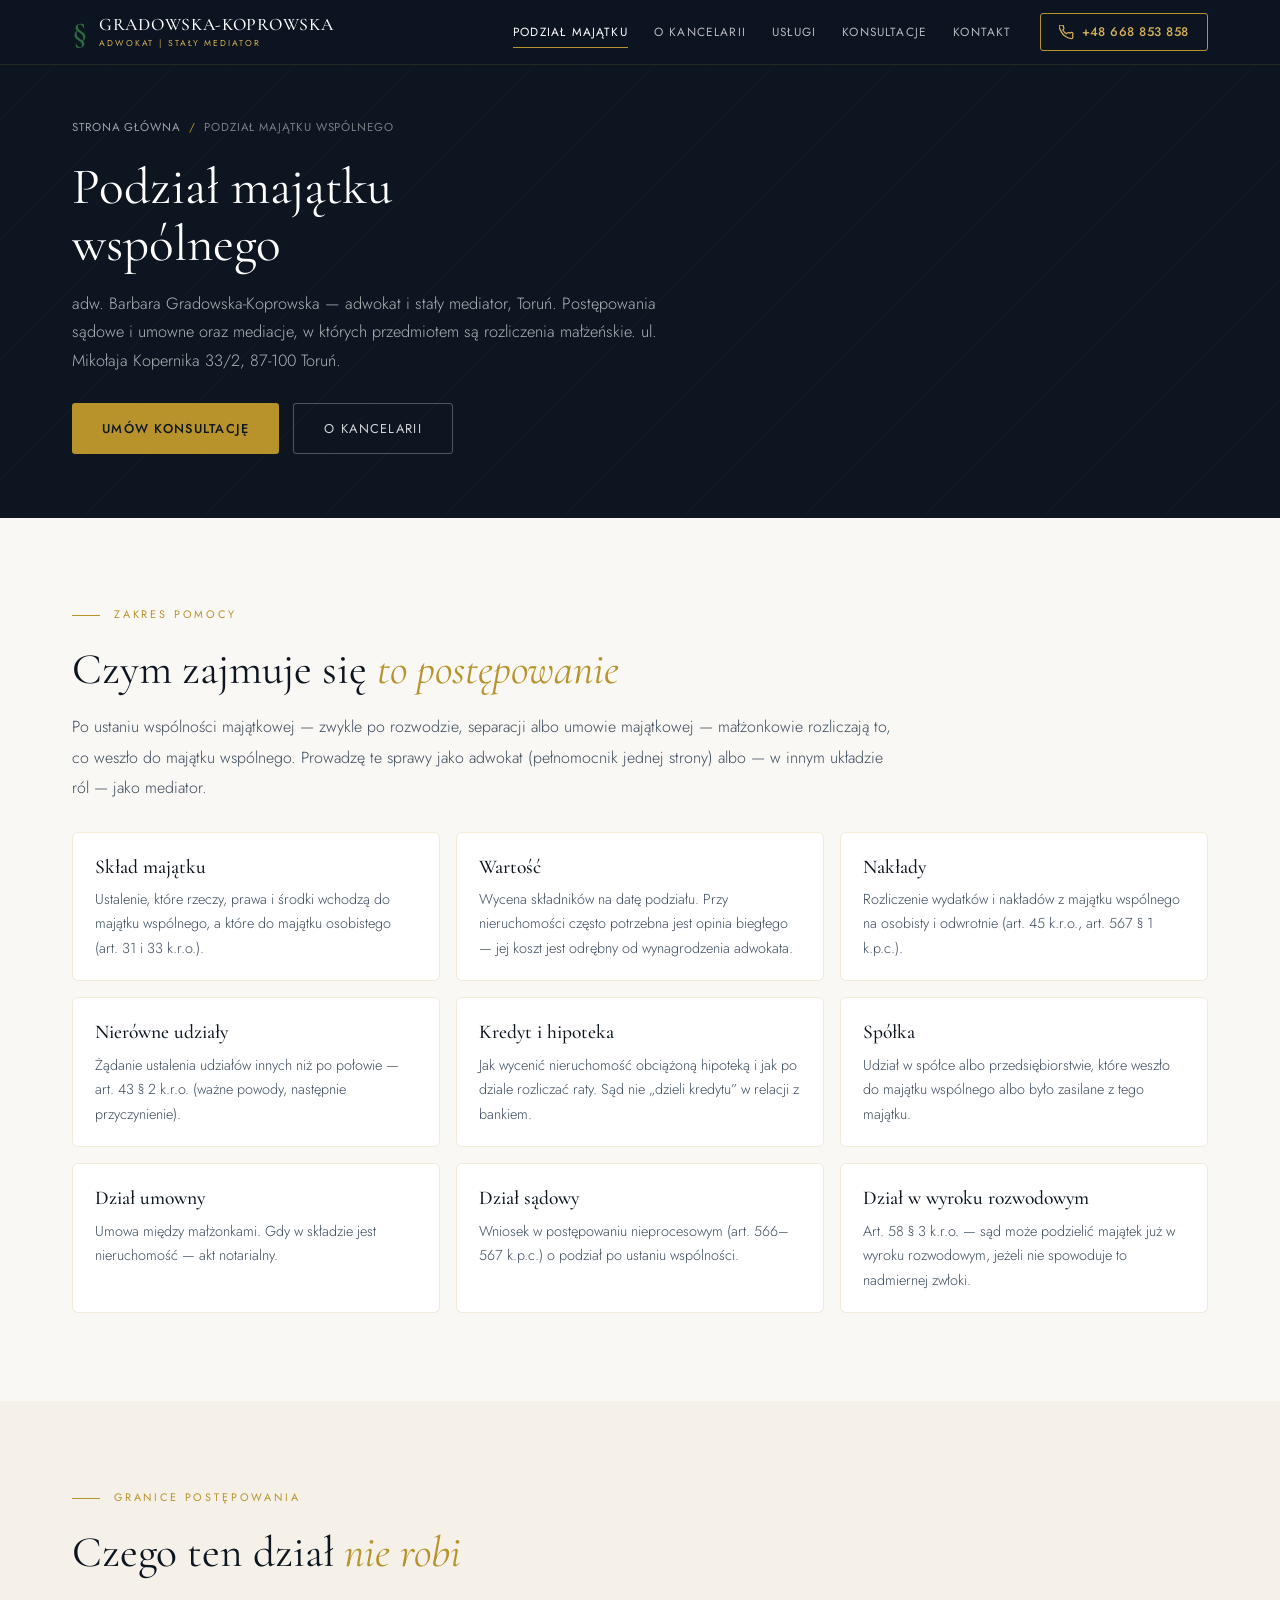
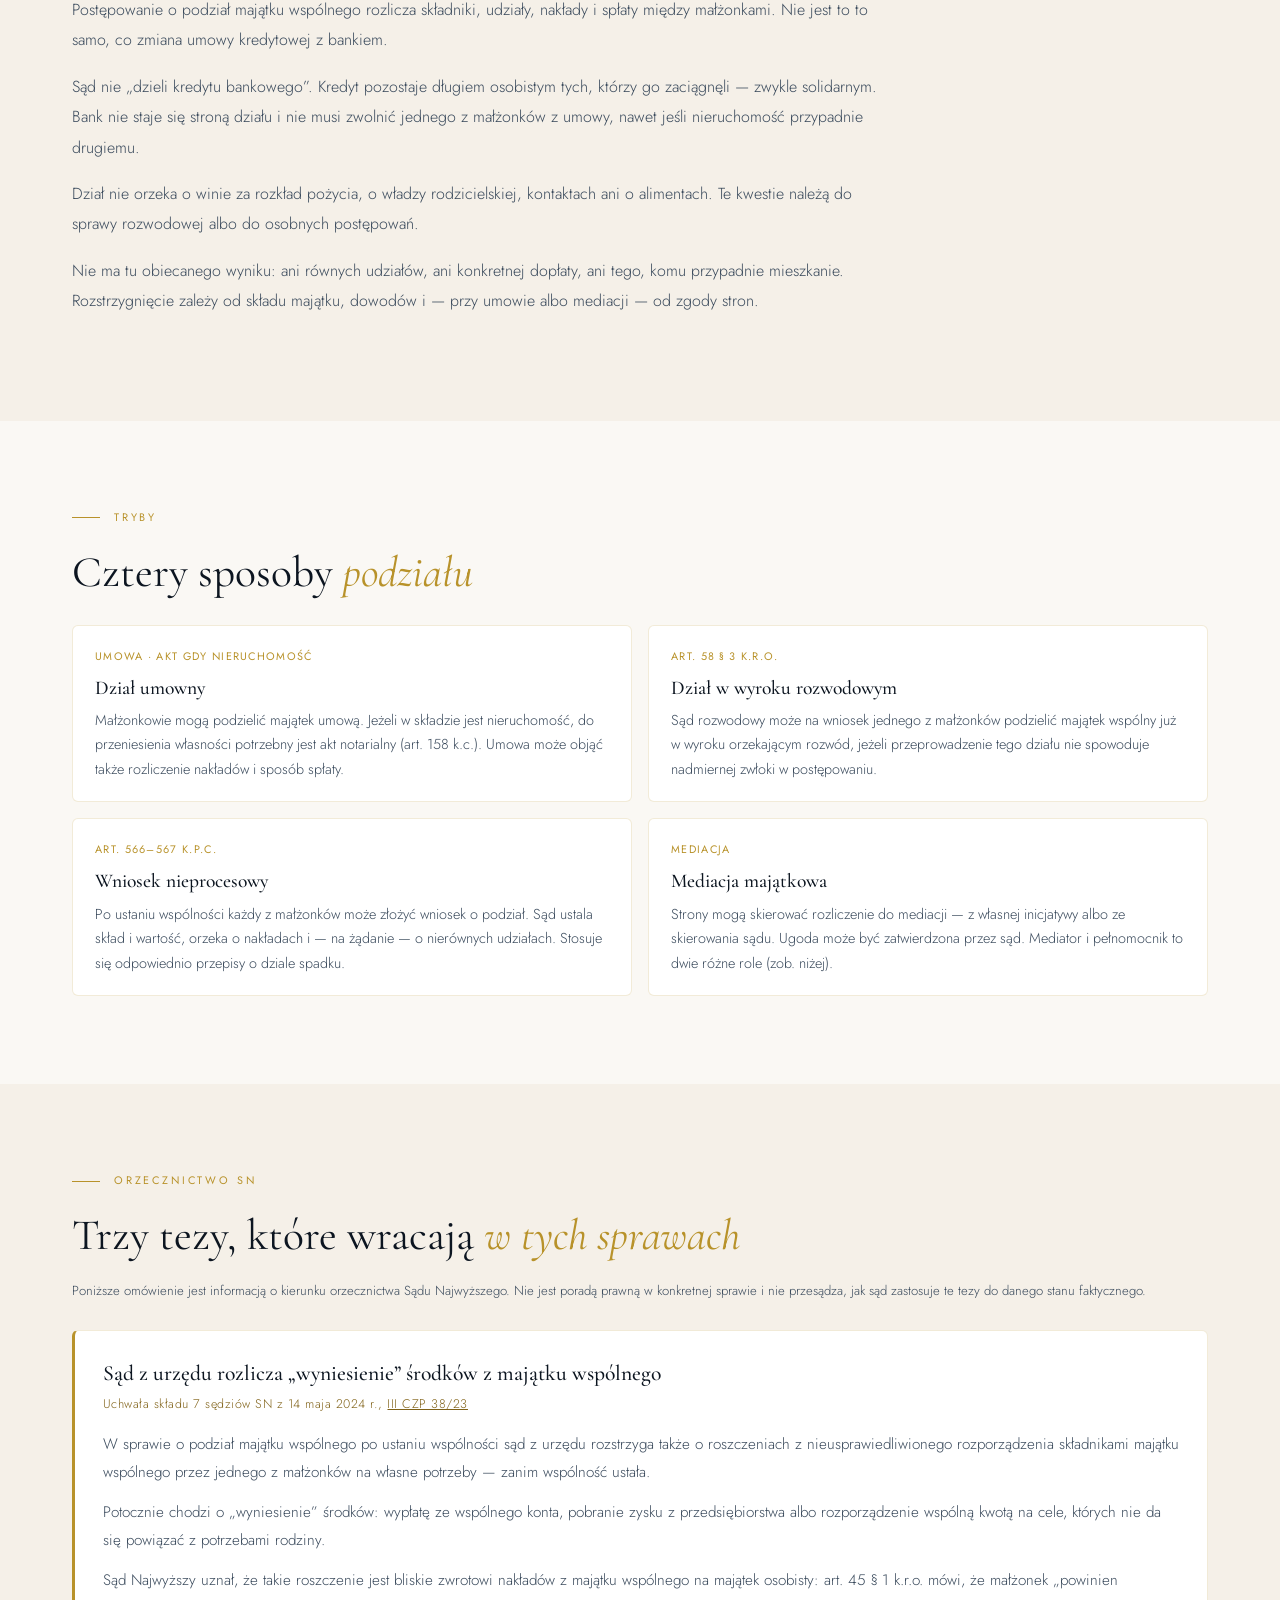
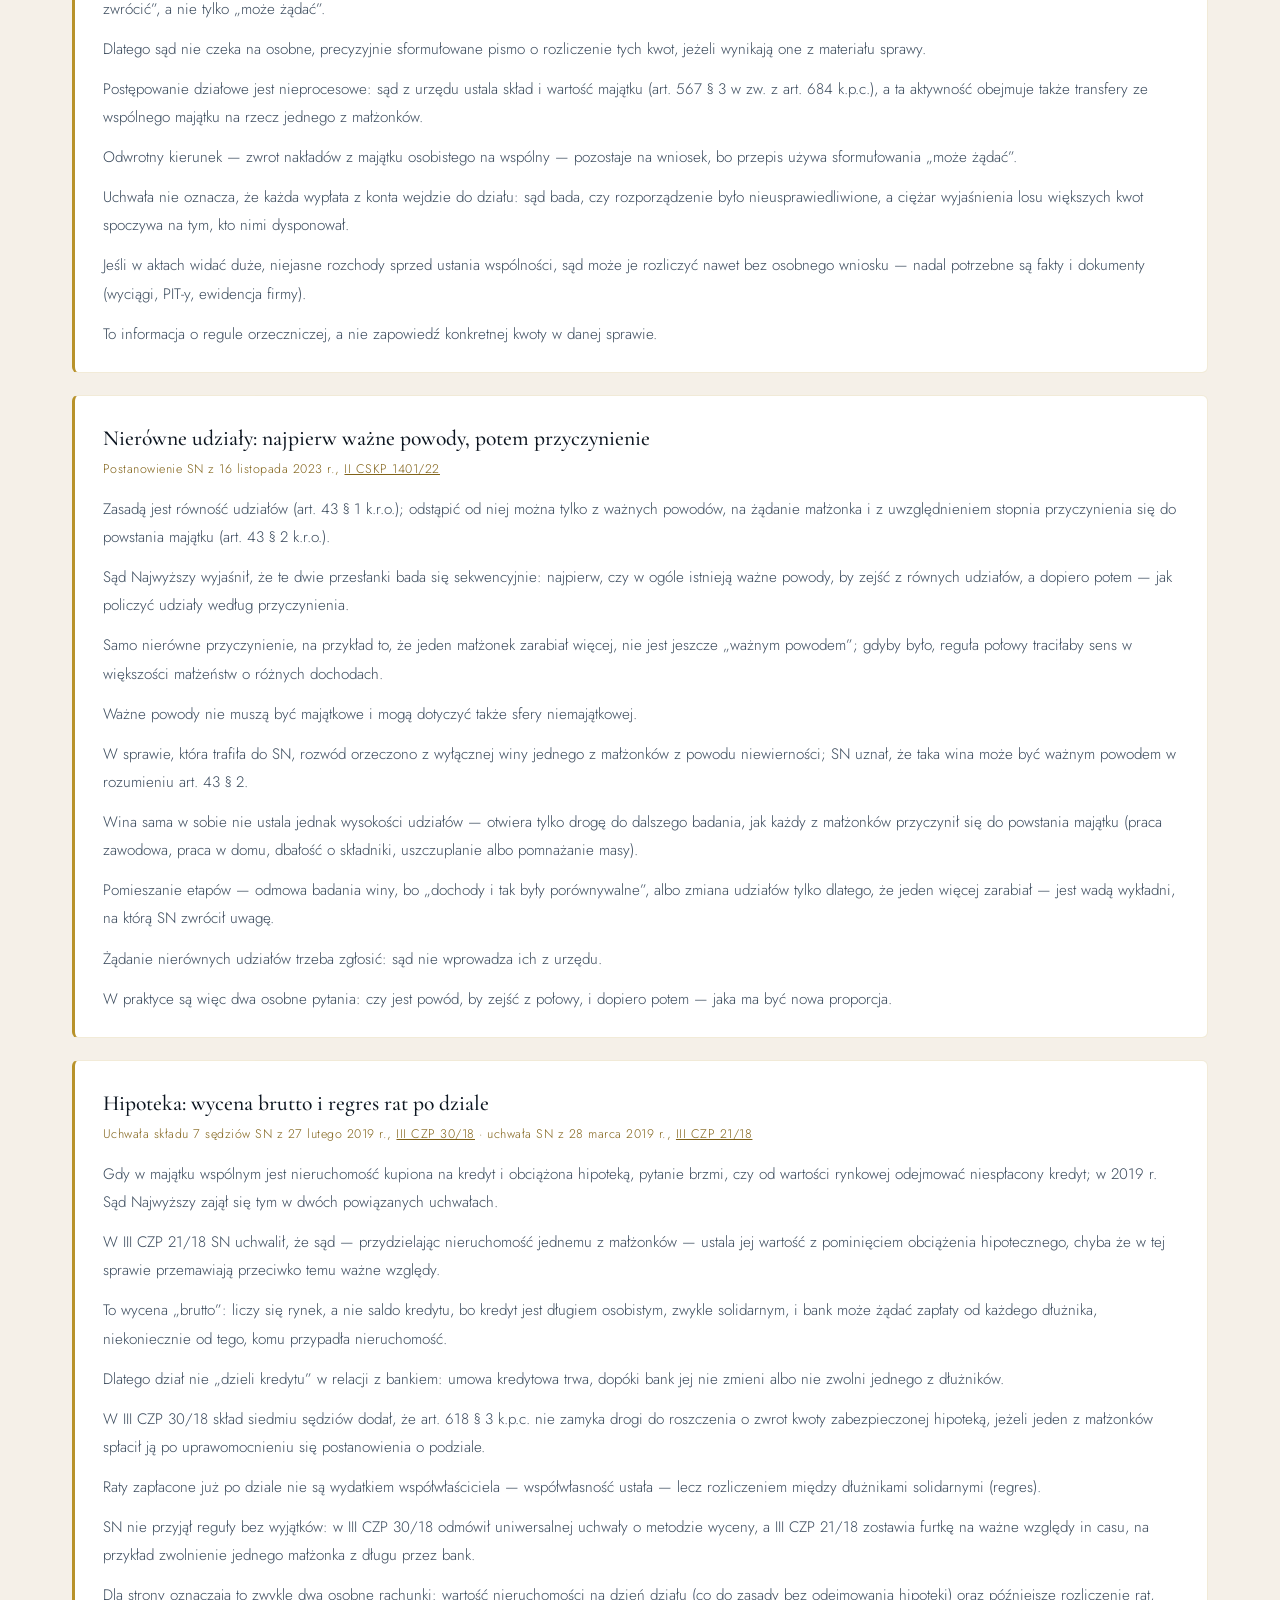
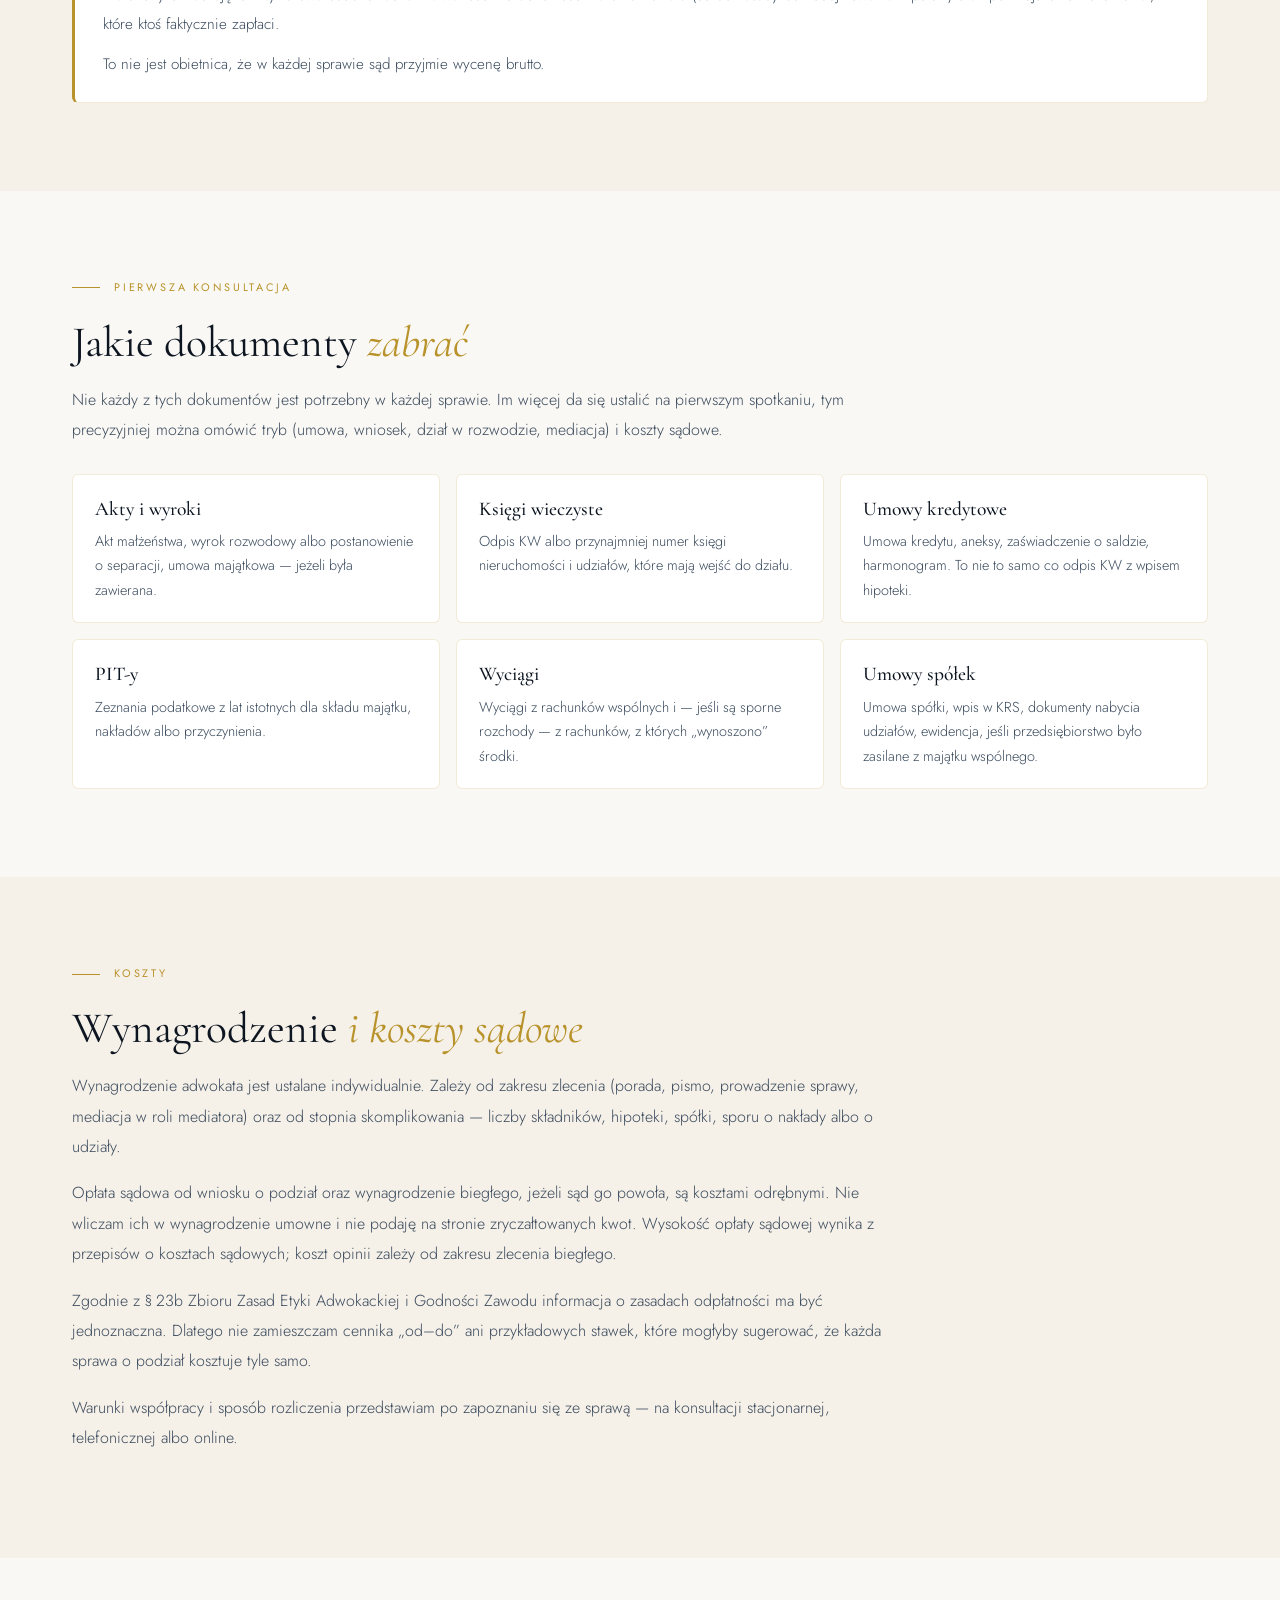
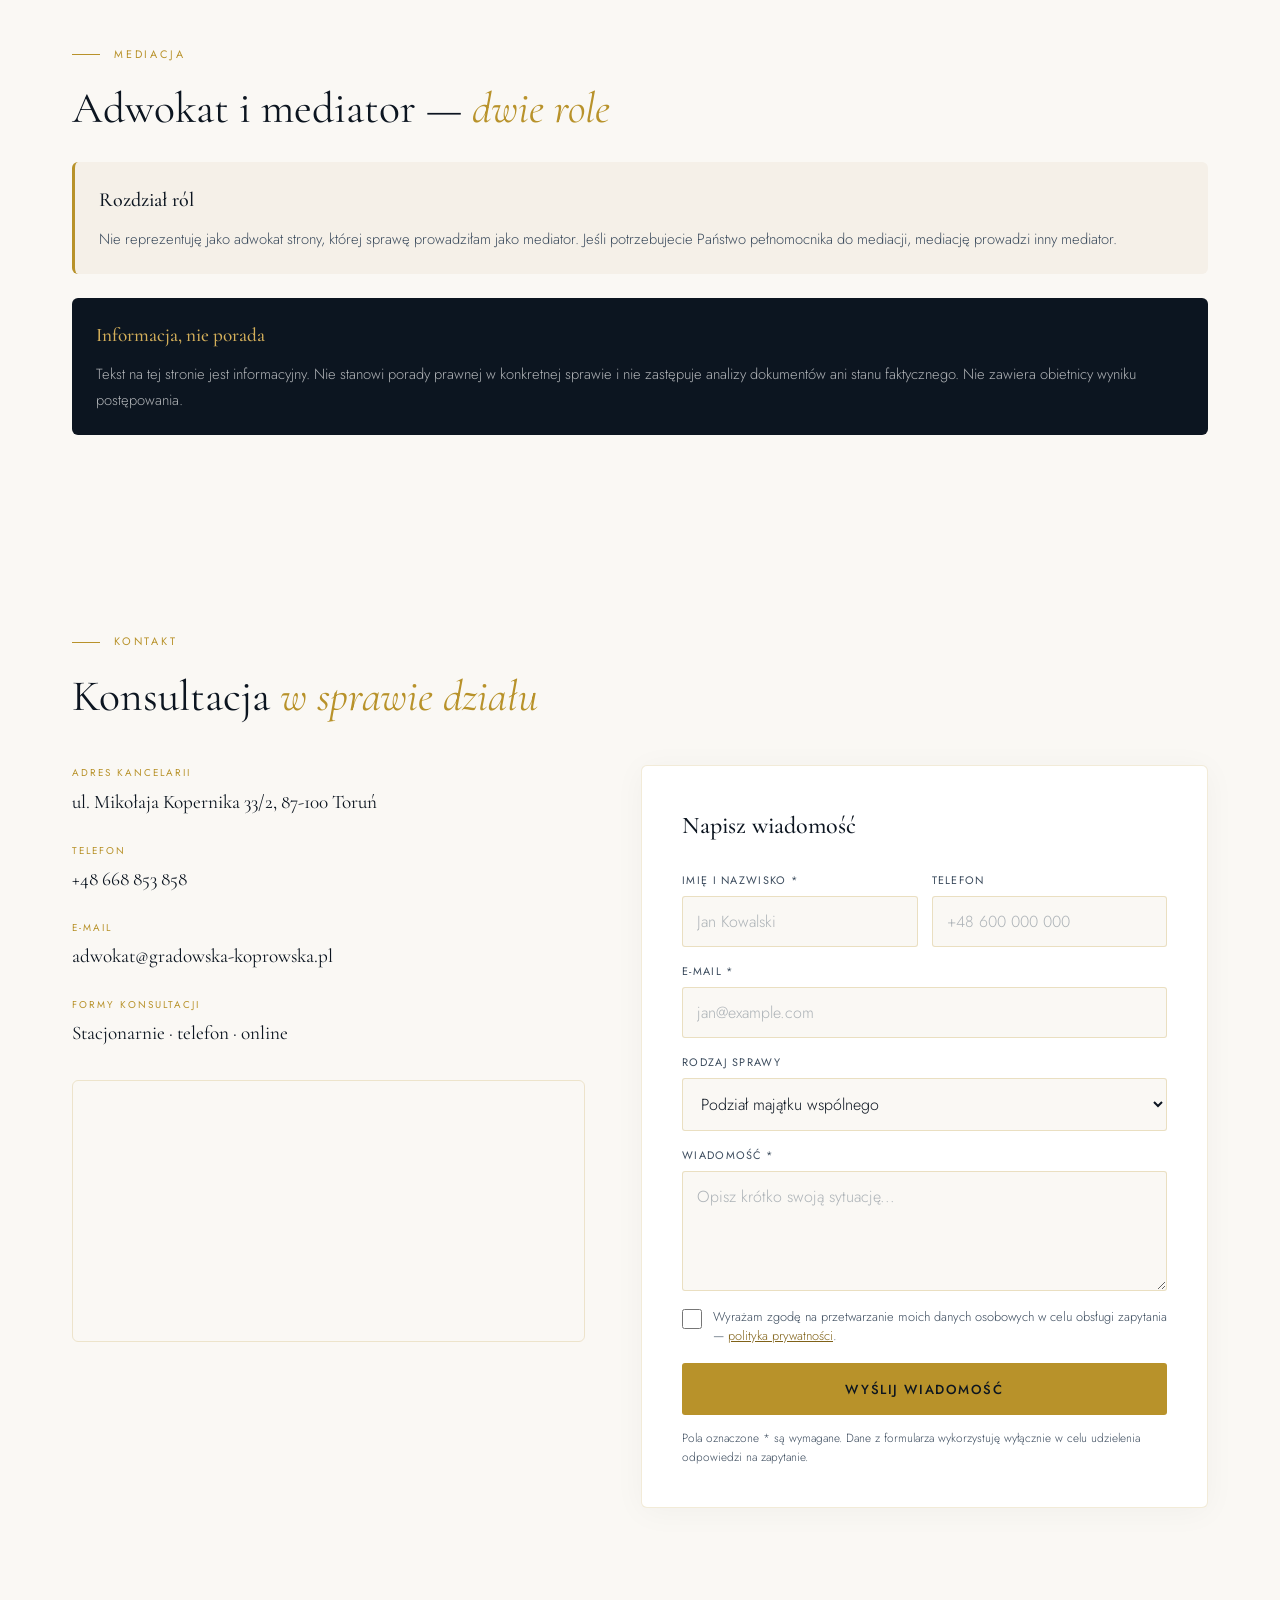
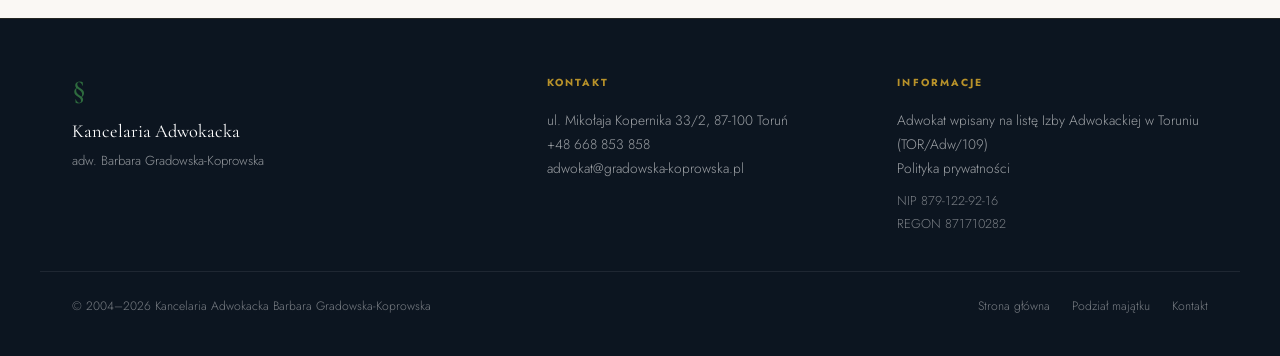
==== commit 65edf006: "Wersja v2: pozycjonowanie na podział majątku i mediacje majątkowe Strona główna pokazuje niszę w pie" ====
--- a/podzial-majatku.html
+++ b/podzial-majatku.html
@@ -5,7 +5,7 @@
   <meta name="viewport" content="width=device-width, initial-scale=1.0" />
 
   <title>Adwokat — podział majątku wspólnego · Toruń · adw. Barbara Gradowska-Koprowska</title>
-  <meta name="description" content="Podział majątku wspólnego w Toruniu — dział umowny, sądowy i w wyroku rozwodowym oraz mediacje majątkowe. adw. Barbara Gradowska-Koprowska, adwokat od 2004 r., stały mediator przy Prezesie SO w Toruniu. ul. Mikołaja Kopernika 33/2, 87-100 Toruń. Tekst informacyjny." />
+  <meta name="description" content="Podział majątku wspólnego w Toruniu — dział umowny, sądowy i w wyroku rozwodowym oraz mediacje majątkowe. adw. Barbara Gradowska-Koprowska, adwokat od 2004 r., stały mediator przy Prezesie SO w Toruniu. ul. Mikołaja Kopernika 33/2, 87-100 Toruń." />
   <link rel="canonical" href="https://gradowska-koprowska.pl/podzial-majatku.html" />
 
   <meta property="og:type" content="website" />
@@ -13,14 +13,14 @@
   <meta property="og:url" content="https://gradowska-koprowska.pl/podzial-majatku.html" />
   <meta property="og:site_name" content="Kancelaria Adwokacka Barbara Gradowska-Koprowska" />
   <meta property="og:title" content="Adwokat — podział majątku wspólnego · Toruń · adw. Barbara Gradowska-Koprowska" />
-  <meta property="og:description" content="Dział umowny, sądowy i w wyroku rozwodowym oraz mediacje majątkowe. adw. Barbara Gradowska-Koprowska, Toruń. ul. Mikołaja Kopernika 33/2, 87-100 Toruń." />
+  <meta property="og:description" content="Dział umowny, sądowy i w wyroku rozwodowym oraz mediacje majątkowe. adw. Barbara Gradowska-Koprowska, Toruń, ul. Mikołaja Kopernika 33/2, 87-100." />
   <meta property="og:image" content="https://gradowska-koprowska.pl/assets/foto-og.jpg" />
   <meta property="og:image:width" content="1200" />
   <meta property="og:image:height" content="630" />
 
   <meta name="twitter:card" content="summary_large_image" />
-  <meta name="twitter:title" content="Adwokat — podział majątku wspólnego · Toruń" />
-  <meta name="twitter:description" content="adw. Barbara Gradowska-Koprowska. Dział umowny, sądowy, w wyroku rozwodowym, mediacja. ul. Mikołaja Kopernika 33/2, 87-100 Toruń." />
+  <meta name="twitter:title" content="Adwokat — podział majątku wspólnego · Toruń · adw. Barbara Gradowska-Koprowska" />
+  <meta name="twitter:description" content="Podział majątku wspólnego i mediacje majątkowe. adw. Barbara Gradowska-Koprowska, Toruń." />
   <meta name="twitter:image" content="https://gradowska-koprowska.pl/assets/foto-og.jpg" />
 
   <meta name="theme-color" content="#0c1520" />
@@ -50,15 +50,31 @@
           "addressCountry": "PL"
         },
         "areaServed": { "@type": "City", "name": "Toruń" },
-        "employee": { "@id": "https://gradowska-koprowska.pl/#adwokat" }
+        "hasOfferCatalog": {
+          "@type": "OfferCatalog",
+          "name": "Podział majątku wspólnego",
+          "itemListElement": [
+            { "@type": "Offer", "itemOffered": { "@type": "Service", "name": "Podział majątku wspólnego", "url": "https://gradowska-koprowska.pl/podzial-majatku.html" } },
+            { "@type": "Offer", "itemOffered": { "@type": "Service", "name": "Mediacje majątkowe" } }
+          ]
+        }
       },
       {
         "@type": "Attorney",
-        "@id": "https://gradowska-koprowska.pl/#adwokat",
+        "@id": "https://gradowska-koprowska.pl/#osoba",
         "name": "Barbara Gradowska-Koprowska",
         "honorificPrefix": "adw.",
         "jobTitle": "Adwokat, stały mediator",
-        "worksFor": { "@id": "https://gradowska-koprowska.pl/#kancelaria" },
+        "url": "https://gradowska-koprowska.pl/",
+        "telephone": "+48668853858",
+        "email": "adwokat@gradowska-koprowska.pl",
+        "address": {
+          "@type": "PostalAddress",
+          "streetAddress": "ul. Mikołaja Kopernika 33/2",
+          "addressLocality": "Toruń",
+          "postalCode": "87-100",
+          "addressCountry": "PL"
+        },
         "memberOf": {
           "@type": "Organization",
           "name": "Okręgowa Rada Adwokacka w Toruniu"
@@ -66,33 +82,10 @@
       },
       {
         "@type": "WebPage",
-        "@id": "https://gradowska-koprowska.pl/podzial-majatku.html",
+        "name": "Podział majątku wspólnego",
         "url": "https://gradowska-koprowska.pl/podzial-majatku.html",
-        "name": "Podział majątku wspólnego",
-        "description": "Informacja o postępowaniu o podział majątku wspólnego — tryby, zakres i wybrane tezy orzecznictwa SN. Nie stanowi porady w konkretnej sprawie.",
         "isPartOf": { "@id": "https://gradowska-koprowska.pl/#kancelaria" },
-        "about": {
-          "@type": "Service",
-          "name": "Podział majątku wspólnego",
-          "provider": { "@id": "https://gradowska-koprowska.pl/#adwokat" }
-        }
-      },
-      {
-        "@type": "BreadcrumbList",
-        "itemListElement": [
-          {
-            "@type": "ListItem",
-            "position": 1,
-            "name": "Strona główna",
-            "item": "https://gradowska-koprowska.pl/"
-          },
-          {
-            "@type": "ListItem",
-            "position": 2,
-            "name": "Podział majątku wspólnego",
-            "item": "https://gradowska-koprowska.pl/podzial-majatku.html"
-          }
-        ]
+        "about": "Podział majątku wspólnego — dział umowny, dział sądowy, dział w wyroku rozwodowym, mediacja."
       }
     ]
   }
@@ -127,7 +120,7 @@
       </div>
     </div>
     <div class="mobile-nav" id="mobileNav">
-      <a href="podzial-majatku.html" data-close aria-current="page">Podział majątku</a>
+      <a href="podzial-majatku.html" data-close>Podział majątku</a>
       <a href="index.html#o-kancelarii" data-close>O Kancelarii</a>
       <a href="index.html#uslugi" data-close>Usługi</a>
       <a href="index.html#konsultacje" data-close>Konsultacje</a>
@@ -141,184 +134,244 @@
 
   <section class="page-hero">
     <div class="section-inner">
-      <p class="section-label reveal">Adwokat i stały mediator · Toruń</p>
-      <h1 class="reveal">Podział majątku wspólnego</h1>
-      <p class="page-lead reveal reveal-delay-1">Prowadzę postępowania o podział majątku wspólnego — sądowe i umowne — oraz mediacje, w których przedmiotem są rozliczenia małżeńskie. adw. Barbara Gradowska-Koprowska, Kancelaria Adwokacka, ul. Mikołaja Kopernika 33/2, 87-100 Toruń.</p>
-      <p class="page-meta reveal reveal-delay-2"><strong>Wpis na listę adwokatów od 2004 r.</strong> Mediator od 2015 r. Stały mediator przy Prezesie Sądu Okręgowego w Toruniu (sprawy cywilne, rodzinne i gospodarcze).</p>
-    </div>
-  </section>
-
-  <section class="page-section" id="zakres">
-    <div class="section-inner">
-      <p class="section-label reveal">Zakres</p>
-      <h2 class="section-heading reveal">Czego dotyczy <em>pomoc</em></h2>
+      <nav class="crumb" aria-label="Ścieżka">
+        <a href="index.html">Strona główna</a>
+        <span aria-hidden="true">/</span>
+        <span>Podział majątku wspólnego</span>
+      </nav>
+      <h1>Podział majątku wspólnego</h1>
+      <p class="lede">adw. Barbara Gradowska-Koprowska — adwokat i stały mediator, Toruń. Postępowania sądowe i umowne oraz mediacje, w których przedmiotem są rozliczenia małżeńskie. ul. Mikołaja Kopernika 33/2, 87-100 Toruń.</p>
+      <div class="hero-actions">
+        <a href="#kontakt" class="btn-primary">Umów konsultację</a>
+        <a href="index.html#o-kancelarii" class="btn-ghost">O kancelarii</a>
+      </div>
+    </div>
+  </section>
+
+  <!-- 1. Zakres pomocy -->
+  <section class="article paper" id="zakres">
+    <div class="section-inner">
+      <p class="section-label reveal">Zakres pomocy</p>
+      <h2 class="section-heading reveal reveal-delay-1">Czym zajmuje się <em>to postępowanie</em></h2>
       <div class="prose reveal">
-        <p>W sprawie o podział majątku wspólnego ustala się, <strong>co wchodzi w skład masy</strong> podlegającej działowi, <strong>jaka jest wartość</strong> poszczególnych składników oraz <strong>jak rozliczyć</strong> nakłady, wydatki i inne świadczenia między majątkiem wspólnym a majątkami osobistymi. Osobnym żądaniem może być ustalenie <strong>nierównych udziałów</strong> (art. 43 k.r.o.).</p>
+        <p>Po ustaniu wspólności majątkowej — zwykle po rozwodzie, separacji albo umowie majątkowej — małżonkowie rozliczają to, co weszło do majątku wspólnego. Prowadzę te sprawy jako adwokat (pełnomocnik jednej strony) albo — w innym układzie ról — jako mediator.</p>
       </div>
       <div class="scope-grid">
-        <article class="card-item reveal">
-          <h3>Skład i wartość</h3>
-          <p>Nieruchomości, ruchomości, środki na rachunkach, wierzytelności, udziały i akcje — o ile należą do majątku wspólnego. Wartość ustala się na chwilę działu, zwykle według cen rynkowych.</p>
+        <div class="scope-item reveal">
+          <h3>Skład majątku</h3>
+          <p>Ustalenie, które rzeczy, prawa i środki wchodzą do majątku wspólnego, a które do majątku osobistego (art.&nbsp;31 i&nbsp;33 k.r.o.).</p>
+        </div>
+        <div class="scope-item reveal reveal-delay-1">
+          <h3>Wartość</h3>
+          <p>Wycena składników na datę podziału. Przy nieruchomości często potrzebna jest opinia biegłego — jej koszt jest odrębny od wynagrodzenia adwokata.</p>
+        </div>
+        <div class="scope-item reveal reveal-delay-2">
+          <h3>Nakłady</h3>
+          <p>Rozliczenie wydatków i nakładów z majątku wspólnego na osobisty i odwrotnie (art.&nbsp;45 k.r.o., art.&nbsp;567&nbsp;§&nbsp;1 k.p.c.).</p>
+        </div>
+        <div class="scope-item reveal">
+          <h3>Nierówne udziały</h3>
+          <p>Żądanie ustalenia udziałów innych niż po połowie — art.&nbsp;43&nbsp;§&nbsp;2 k.r.o. (ważne powody, następnie przyczynienie).</p>
+        </div>
+        <div class="scope-item reveal reveal-delay-1">
+          <h3>Kredyt i hipoteka</h3>
+          <p>Jak wycenić nieruchomość obciążoną hipoteką i jak po dziale rozliczać raty. Sąd nie „dzieli kredytu” w relacji z bankiem.</p>
+        </div>
+        <div class="scope-item reveal reveal-delay-2">
+          <h3>Spółka</h3>
+          <p>Udział w spółce albo przedsiębiorstwie, które weszło do majątku wspólnego albo było zasilane z tego majątku.</p>
+        </div>
+        <div class="scope-item reveal">
+          <h3>Dział umowny</h3>
+          <p>Umowa między małżonkami. Gdy w składzie jest nieruchomość — akt notarialny.</p>
+        </div>
+        <div class="scope-item reveal reveal-delay-1">
+          <h3>Dział sądowy</h3>
+          <p>Wniosek w postępowaniu nieprocesowym (art.&nbsp;566–567 k.p.c.) o podział po ustaniu wspólności.</p>
+        </div>
+        <div class="scope-item reveal reveal-delay-2">
+          <h3>Dział w wyroku rozwodowym</h3>
+          <p>Art.&nbsp;58&nbsp;§&nbsp;3 k.r.o. — sąd może podzielić majątek już w wyroku rozwodowym, jeżeli nie spowoduje to nadmiernej zwłoki.</p>
+        </div>
+      </div>
+    </div>
+  </section>
+
+  <!-- 2. Czego NIE robi -->
+  <section class="article alt" id="ograniczenia">
+    <div class="section-inner">
+      <p class="section-label reveal">Granice postępowania</p>
+      <h2 class="section-heading reveal reveal-delay-1">Czego ten dział <em>nie robi</em></h2>
+      <div class="prose">
+        <p class="reveal">Postępowanie o podział majątku wspólnego rozlicza składniki, udziały, nakłady i spłaty między małżonkami. Nie jest to to samo, co zmiana umowy kredytowej z bankiem.</p>
+        <p class="reveal">Sąd nie „dzieli kredytu bankowego”. Kredyt pozostaje długiem osobistym tych, którzy go zaciągnęli — zwykle solidarnym. Bank nie staje się stroną działu i nie musi zwolnić jednego z małżonków z umowy, nawet jeśli nieruchomość przypadnie drugiemu.</p>
+        <p class="reveal">Dział nie orzeka o winie za rozkład pożycia, o władzy rodzicielskiej, kontaktach ani o alimentach. Te kwestie należą do sprawy rozwodowej albo do osobnych postępowań.</p>
+        <p class="reveal">Nie ma tu obiecanego wyniku: ani równych udziałów, ani konkretnej dopłaty, ani tego, komu przypadnie mieszkanie. Rozstrzygnięcie zależy od składu majątku, dowodów i — przy umowie albo mediacji — od zgody stron.</p>
+      </div>
+    </div>
+  </section>
+
+  <!-- 3. Cztery tryby -->
+  <section class="article paper" id="tryby">
+    <div class="section-inner">
+      <p class="section-label reveal">Tryby</p>
+      <h2 class="section-heading reveal reveal-delay-1">Cztery sposoby <em>podziału</em></h2>
+      <div class="mode-grid">
+        <div class="mode-card reveal">
+          <span class="provision">Umowa · akt gdy nieruchomość</span>
+          <h3>Dział umowny</h3>
+          <p>Małżonkowie mogą podzielić majątek umową. Jeżeli w składzie jest nieruchomość, do przeniesienia własności potrzebny jest akt notarialny (art.&nbsp;158 k.c.). Umowa może objąć także rozliczenie nakładów i sposób spłaty.</p>
+        </div>
+        <div class="mode-card reveal reveal-delay-1">
+          <span class="provision">Art. 58 § 3 k.r.o.</span>
+          <h3>Dział w wyroku rozwodowym</h3>
+          <p>Sąd rozwodowy może na wniosek jednego z małżonków podzielić majątek wspólny już w wyroku orzekającym rozwód, jeżeli przeprowadzenie tego działu nie spowoduje nadmiernej zwłoki w postępowaniu.</p>
+        </div>
+        <div class="mode-card reveal reveal-delay-2">
+          <span class="provision">Art. 566–567 k.p.c.</span>
+          <h3>Wniosek nieprocesowy</h3>
+          <p>Po ustaniu wspólności każdy z małżonków może złożyć wniosek o podział. Sąd ustala skład i wartość, orzeka o nakładach i — na żądanie — o nierównych udziałach. Stosuje się odpowiednio przepisy o dziale spadku.</p>
+        </div>
+        <div class="mode-card reveal">
+          <span class="provision">Mediacja</span>
+          <h3>Mediacja majątkowa</h3>
+          <p>Strony mogą skierować rozliczenie do mediacji — z własnej inicjatywy albo ze skierowania sądu. Ugoda może być zatwierdzona przez sąd. Mediator i pełnomocnik to dwie różne role (zob. niżej).</p>
+        </div>
+      </div>
+    </div>
+  </section>
+
+  <!-- 4. Orzecznictwo -->
+  <section class="article alt" id="orzecznictwo">
+    <div class="section-inner">
+      <p class="section-label reveal">Orzecznictwo SN</p>
+      <h2 class="section-heading reveal reveal-delay-1">Trzy tezy, które wracają <em>w tych sprawach</em></h2>
+      <p class="info-note reveal">Poniższe omówienie jest informacją o kierunku orzecznictwa Sądu Najwyższego. Nie jest poradą prawną w konkretnej sprawie i nie przesądza, jak sąd zastosuje te tezy do danego stanu faktycznego.</p>
+
+      <div class="thesis-list">
+        <article class="thesis reveal">
+          <h3>Sąd z urzędu rozlicza „wyniesienie” środków z majątku wspólnego</h3>
+          <p class="sygn">Uchwała składu 7 sędziów SN z 14 maja 2024 r., <a href="https://www.sn.pl/sites/orzecznictwo/OrzeczeniaHTML/iii%20czp%2038-23.docx.html" target="_blank" rel="noopener">III CZP 38/23</a></p>
+          <p>W sprawie o podział majątku wspólnego po ustaniu wspólności sąd z urzędu rozstrzyga także o roszczeniach z nieusprawiedliwionego rozporządzenia składnikami majątku wspólnego przez jednego z małżonków na własne potrzeby — zanim wspólność ustała.</p>
+          <p>Potocznie chodzi o „wyniesienie” środków: wypłatę ze wspólnego konta, pobranie zysku z przedsiębiorstwa albo rozporządzenie wspólną kwotą na cele, których nie da się powiązać z potrzebami rodziny.</p>
+          <p>Sąd Najwyższy uznał, że takie roszczenie jest bliskie zwrotowi nakładów z majątku wspólnego na majątek osobisty: art.&nbsp;45&nbsp;§&nbsp;1 k.r.o. mówi, że małżonek „powinien zwrócić”, a nie tylko „może żądać”.</p>
+          <p>Dlatego sąd nie czeka na osobne, precyzyjnie sformułowane pismo o rozliczenie tych kwot, jeżeli wynikają one z materiału sprawy.</p>
+          <p>Postępowanie działowe jest nieprocesowe: sąd z urzędu ustala skład i wartość majątku (art.&nbsp;567&nbsp;§&nbsp;3 w zw. z art.&nbsp;684 k.p.c.), a ta aktywność obejmuje także transfery ze wspólnego majątku na rzecz jednego z małżonków.</p>
+          <p>Odwrotny kierunek — zwrot nakładów z majątku osobistego na wspólny — pozostaje na wniosek, bo przepis używa sformułowania „może żądać”.</p>
+          <p>Uchwała nie oznacza, że każda wypłata z konta wejdzie do działu: sąd bada, czy rozporządzenie było nieusprawiedliwione, a ciężar wyjaśnienia losu większych kwot spoczywa na tym, kto nimi dysponował.</p>
+          <p>Jeśli w aktach widać duże, niejasne rozchody sprzed ustania wspólności, sąd może je rozliczyć nawet bez osobnego wniosku — nadal potrzebne są fakty i dokumenty (wyciągi, PIT-y, ewidencja firmy).</p>
+          <p>To informacja o regule orzeczniczej, a nie zapowiedź konkretnej kwoty w danej sprawie.</p>
         </article>
-        <article class="card-item reveal reveal-delay-1">
-          <h3>Nakłady i rozliczenia</h3>
-          <p>Wydatki i nakłady z majątku wspólnego na majątek osobisty (i odwrotnie), a także rozliczenie rozporządzeń składnikami wspólnymi na własne potrzeby jednego z małżonków.</p>
+
+        <article class="thesis reveal">
+          <h3>Nierówne udziały: najpierw ważne powody, potem przyczynienie</h3>
+          <p class="sygn">Postanowienie SN z 16 listopada 2023 r., <a href="https://www.sn.pl/aktualnosci/SitePages/Komunikaty_o_sprawach.aspx?ItemSID=631-b6b3e804-2752-4c7d-bcb4-7586782a1315&amp;ListName=Komunikaty_o_sprawach" target="_blank" rel="noopener">II CSKP 1401/22</a></p>
+          <p>Zasadą jest równość udziałów (art.&nbsp;43&nbsp;§&nbsp;1 k.r.o.); odstąpić od niej można tylko z ważnych powodów, na żądanie małżonka i z uwzględnieniem stopnia przyczynienia się do powstania majątku (art.&nbsp;43&nbsp;§&nbsp;2 k.r.o.).</p>
+          <p>Sąd Najwyższy wyjaśnił, że te dwie przesłanki bada się sekwencyjnie: najpierw, czy w ogóle istnieją ważne powody, by zejść z równych udziałów, a dopiero potem — jak policzyć udziały według przyczynienia.</p>
+          <p>Samo nierówne przyczynienie, na przykład to, że jeden małżonek zarabiał więcej, nie jest jeszcze „ważnym powodem”; gdyby było, reguła połowy traciłaby sens w większości małżeństw o różnych dochodach.</p>
+          <p>Ważne powody nie muszą być majątkowe i mogą dotyczyć także sfery niemajątkowej.</p>
+          <p>W sprawie, która trafiła do SN, rozwód orzeczono z wyłącznej winy jednego z małżonków z powodu niewierności; SN uznał, że taka wina może być ważnym powodem w rozumieniu art.&nbsp;43&nbsp;§&nbsp;2.</p>
+          <p>Wina sama w sobie nie ustala jednak wysokości udziałów — otwiera tylko drogę do dalszego badania, jak każdy z małżonków przyczynił się do powstania majątku (praca zawodowa, praca w domu, dbałość o składniki, uszczuplanie albo pomnażanie masy).</p>
+          <p>Pomieszanie etapów — odmowa badania winy, bo „dochody i tak były porównywalne”, albo zmiana udziałów tylko dlatego, że jeden więcej zarabiał — jest wadą wykładni, na którą SN zwrócił uwagę.</p>
+          <p>Żądanie nierównych udziałów trzeba zgłosić: sąd nie wprowadza ich z urzędu.</p>
+          <p>W praktyce są więc dwa osobne pytania: czy jest powód, by zejść z połowy, i dopiero potem — jaka ma być nowa proporcja.</p>
         </article>
-        <article class="card-item reveal">
-          <h3>Nierówne udziały</h3>
-          <p>Zasada to równe udziały. Odstępstwo wymaga ważnych powodów, a następnie oceny stopnia przyczynienia się do powstania majątku — sekwencyjnie, na żądanie małżonka.</p>
+
+        <article class="thesis reveal">
+          <h3>Hipoteka: wycena brutto i regres rat po dziale</h3>
+          <p class="sygn">Uchwała składu 7 sędziów SN z 27 lutego 2019 r., <a href="https://www.sn.pl/orzecznictwo/SitePages/Najnowsze_orzeczenia.aspx?ItemSID=1094-16544171-be1b-4089-b74b-413997467af2&amp;ListName=Zagadnienia_prawne" target="_blank" rel="noopener">III CZP 30/18</a> · uchwała SN z 28 marca 2019 r., <a href="https://www.sn.pl/sites/orzecznictwo/orzeczenia3/iii%20czp%2021-18.pdf" target="_blank" rel="noopener">III CZP 21/18</a></p>
+          <p>Gdy w majątku wspólnym jest nieruchomość kupiona na kredyt i obciążona hipoteką, pytanie brzmi, czy od wartości rynkowej odejmować niespłacony kredyt; w 2019 r. Sąd Najwyższy zajął się tym w dwóch powiązanych uchwałach.</p>
+          <p>W III CZP 21/18 SN uchwalił, że sąd — przydzielając nieruchomość jednemu z małżonków — ustala jej wartość z pominięciem obciążenia hipotecznego, chyba że w tej sprawie przemawiają przeciwko temu ważne względy.</p>
+          <p>To wycena „brutto”: liczy się rynek, a nie saldo kredytu, bo kredyt jest długiem osobistym, zwykle solidarnym, i bank może żądać zapłaty od każdego dłużnika, niekoniecznie od tego, komu przypadła nieruchomość.</p>
+          <p>Dlatego dział nie „dzieli kredytu” w relacji z bankiem: umowa kredytowa trwa, dopóki bank jej nie zmieni albo nie zwolni jednego z dłużników.</p>
+          <p>W III CZP 30/18 skład siedmiu sędziów dodał, że art.&nbsp;618&nbsp;§&nbsp;3 k.p.c. nie zamyka drogi do roszczenia o zwrot kwoty zabezpieczonej hipoteką, jeżeli jeden z małżonków spłacił ją po uprawomocnieniu się postanowienia o podziale.</p>
+          <p>Raty zapłacone już po dziale nie są wydatkiem współwłaściciela — współwłasność ustała — lecz rozliczeniem między dłużnikami solidarnymi (regres).</p>
+          <p>SN nie przyjął reguły bez wyjątków: w III CZP 30/18 odmówił uniwersalnej uchwały o metodzie wyceny, a III CZP 21/18 zostawia furtkę na ważne względy in casu, na przykład zwolnienie jednego małżonka z długu przez bank.</p>
+          <p>Dla strony oznaczają to zwykle dwa osobne rachunki: wartość nieruchomości na dzień działu (co do zasady bez odejmowania hipoteki) oraz późniejsze rozliczenie rat, które ktoś faktycznie zapłaci.</p>
+          <p>To nie jest obietnica, że w każdej sprawie sąd przyjmie wycenę brutto.</p>
         </article>
-        <article class="card-item reveal reveal-delay-1">
-          <h3>Kredyt i hipoteka</h3>
-          <p>Hipoteka zabezpiecza wierzytelność; sama w sobie nie jest „połowionym” składnikiem. Dział nie zmienia automatycznie tego, kto jest dłużnikiem banku.</p>
-        </article>
-        <article class="card-item reveal">
-          <h3>Spółka</h3>
-          <p>Udziały, wkłady i związane z nimi rozliczenia — gdy należą do majątku wspólnego albo gdy z majątku wspólnego finansowano nabycie albo działalność. Wymaga dokumentów spółki.</p>
-        </article>
-        <article class="card-item reveal reveal-delay-1">
-          <h3>Trzy drogi działu</h3>
-          <p>Dział umowny, dział sądowy (wniosek nieprocesowy) oraz dział w wyroku rozwodowym — jeśli nie spowoduje nadmiernej zwłoki. Czwarty tryb to mediacja.</p>
-        </article>
-      </div>
-    </div>
-  </section>
-
-  <section class="page-section alt" id="nie-obejmuje">
-    <div class="section-inner">
-      <p class="section-label reveal">Granice postępowania</p>
-      <h2 class="section-heading reveal">Czego to postępowanie <em>nie robi</em></h2>
+      </div>
+    </div>
+  </section>
+
+  <!-- 5. Dokumenty -->
+  <section class="article paper" id="dokumenty">
+    <div class="section-inner">
+      <p class="section-label reveal">Pierwsza konsultacja</p>
+      <h2 class="section-heading reveal reveal-delay-1">Jakie dokumenty <em>zabrać</em></h2>
       <div class="prose reveal">
-        <p>Postępowanie o podział majątku wspólnego <strong>nie „dzieli kredytu bankowego”</strong> w stosunku do banku. Umowa kredytowa i status dłużnika osobistego pozostają między kredytobiorcami a bankiem, dopóki bank nie wyrazi zgody na zmianę albo dług nie zostanie spłacony. Sąd w dziale rozlicza skład i wartość masy oraz — w granicach kognicji — określone roszczenia między małżonkami.</p>
-        <p>Dział <strong>nie obiecuje wyniku</strong>: ani równego podziału „po połowie” w naturze, ani przyznania konkretnego składnika, ani przyjęcia nierównych udziałów. To zależy od składu masy, żądań, dowodów i — gdy wchodzi w grę art. 43 k.r.o. — od przesłanek ustawowych.</p>
-        <p>Dział nie zastępuje innych rozstrzygnięć z wyroku rozwodowego (władza rodzicielska, alimenty, kontakty), chyba że sąd — osobno — orzeka o podziale majątku w tym wyroku. Nie jest też postępowaniem karnym ani sprawą o zapłatę wobec osób trzecich.</p>
-      </div>
-      <div class="note-box reveal reveal-delay-1" style="margin-top: 24px;">
-        Poniższe omówienie orzecznictwa i trybów jest informacją o prawie. Nie jest poradą w konkretnej sprawie i nie zastępuje analizy dokumentów.
-      </div>
-    </div>
-  </section>
-
-  <section class="page-section" id="tryby">
-    <div class="section-inner">
-      <p class="section-label reveal">Tryby</p>
-      <h2 class="section-heading reveal">Cztery sposoby <em>działu</em></h2>
-      <div class="mode-grid">
-        <article class="card-item reveal">
-          <h3>Umowa</h3>
-          <p>Małżonkowie (albo byli małżonkowie) mogą podzielić majątek umową. Gdy w skład wchodzi nieruchomość, wymagany jest <strong>akt notarialny</strong>. Umowa może objąć także rozliczenia nakładów i spłat — w granicach, na które strony się zgodzą.</p>
-          <span class="law">Umowa stron · akt notarialny przy nieruchomości</span>
-        </article>
-        <article class="card-item reveal reveal-delay-1">
-          <h3>Dział w wyroku rozwodowym</h3>
-          <p>Sąd może w wyroku orzekającym rozwód przeprowadzić podział majątku wspólnego, <strong>jeżeli przeprowadzenie tego podziału nie spowoduje nadmiernej zwłoki</strong> w postępowaniu. To nie jest obowiązek sądu i nie każda sprawa rozwodowa kończy się działem w tym samym wyroku.</p>
-          <span class="law">art. 58 § 3 k.r.o.</span>
-        </article>
-        <article class="card-item reveal">
-          <h3>Wniosek nieprocesowy</h3>
-          <p>Po ustaniu wspólności majątkowej każdy z małżonków może żądać podziału majątku wspólnego. Sprawę rozpoznaje sąd w postępowaniu nieprocesowym. Sąd rozstrzyga m.in. o żądaniu nierównych udziałów oraz o rozliczeniu wydatków, nakładów i innych świadczeń.</p>
-          <span class="law">art. 566–567 k.p.c.</span>
-        </article>
-        <article class="card-item reveal reveal-delay-1">
-          <h3>Mediacja</h3>
-          <p>Strony mogą skierować spór do mediacji — z inicjatywy własnej albo na podstawie skierowania sądu. Ugoda mediacyjna może następnie zostać zatwierdzona przez sąd. Mediacja nie rozstrzyga sprawy za strony i nie zastępuje ich zgody.</p>
-          <span class="law">mediacja (w tym stały mediator przy Prezesie SO)</span>
-        </article>
-      </div>
-      <div class="conflict-box reveal">
-        <strong>Rozdział ról.</strong> Nie reprezentuję jako adwokat strony, której sprawę prowadziłam jako mediator. Jeśli potrzebujecie Państwo pełnomocnika do mediacji, mediację prowadzi inny mediator.
-      </div>
-    </div>
-  </section>
-
-  <section class="page-section alt" id="orzecznictwo">
-    <div class="section-inner">
-      <p class="section-label reveal">Orzecznictwo SN</p>
-      <h2 class="section-heading reveal">Trzy tezy — <em>językiem potocznym</em></h2>
-      <div class="prose reveal" style="margin-bottom: 28px;">
-        <p>Poniżej streszczenie wybranych wypowiedzi Sądu Najwyższego. To informacja o kierunku orzecznictwa, nie porada i nie zapowiedź rozstrzygnięcia w Państwa sprawie. Każda sprawa zależy od faktów i dowodów.</p>
-      </div>
-
-      <article class="thesis reveal">
-        <p class="sygnatura">Uchwała 7 sędziów SN · 14 maja 2024 r. · III CZP 38/23</p>
-        <h3>Sąd z urzędu rozlicza „wyniesienie” środków</h3>
-        <p>Gdy sąd dzieli majątek wspólny po ustaniu wspólności, nie ogranicza się wyłącznie do tego, co w dniu działu jeszcze „leży na stole”. W rozliczeniu mogą znaleźć się także roszczenia z tego, że jeden z małżonków przed ustaniem wspólności rozporządził składnikiem wspólnym na własne potrzeby — bez usprawiedliwienia; potocznie: „wyniesienie” pieniędzy z konta albo wydatkowanie wspólnych środków poza potrzebami rodziny. Sąd Najwyższy w składzie siedmiu sędziów uchwalił, że o takich roszczeniach sąd rozstrzyga <strong>z urzędu</strong> (art. 567 § 1 i 3 k.p.c. w zw. z art. 684 k.p.c.).</p>
-        <p>Nie trzeba składać osobnego pozwu o zwrot „wyniesionych” kwot, żeby sąd w ogóle zajął się tematem. „Z urzędu” nie znaczy jednak, że sąd sam odtwarza historię wszystkich przelewów: strony nadal przedstawiają fakty i dokumenty. Brak formalnego wniosku nie zamyka drogi do rozliczenia, jeżeli sprawa te okoliczności ujawnia. Nie każde wydanie pieniędzy jest „wyniesieniem” — wydatki na zwykłe potrzeby rodziny to co innego niż rozporządzenie wspólnym składnikiem na wyłączny użytek jednego z małżonków.</p>
-        <p>Teza nie obiecuje, że każda wypłata z konta zostanie doliczona jednemu z małżonków. Mówi tylko, w jakim trybie sąd działowy te rozliczenia przeprowadza. To informacja o regule prawnej, nie o wyniku konkretnej sprawy.</p>
-      </article>
-
-      <article class="thesis reveal">
-        <p class="sygnatura">Postanowienie SN · 16 listopada 2023 r. · II CSKP 1401/22</p>
-        <h3>Art. 43 k.r.o. bada się sekwencyjnie: najpierw ważne powody, potem przyczynienie</h3>
-        <p>Zasadą są równe udziały w majątku wspólnym (art. 43 § 1 k.r.o.). Odstępstwo z art. 43 § 2 wymaga dwóch kroków: najpierw ważnych powodów, potem — na żądanie małżonka — ustalenia udziałów według stopnia przyczynienia się do powstania majątku. Sąd Najwyższy uznał, że te przesłanki bada się <strong>sekwencyjnie</strong>, a nie miesza od razu w jedną ocenę: najpierw pytanie, czy w ogóle zejść z równości, i dopiero potem wielkość udziałów.</p>
-        <p>Ważne powody nie muszą być czysto majątkowe i mogą dotyczyć także sfery osobistej. Samym ważnym powodem nie może być wyłącznie to, że jeden małżonek „więcej zarabiał” albo „mniej włożył” — nierówne przyczynienie należy do drugiego etapu. Wina za rozkład pożycia, w tym rozwód z wyłącznej winy, <strong>może</strong> być ważnym powodem i otworzyć badanie przyczynienia, ale <strong>sama nie ustala udziałów</strong>: nie ma przeliczenia „wina = mniejszy udział”.</p>
-        <p>Jeżeli przyczynienie okaże się równe, udziały pozostają równe, nawet gdy ważne powody wcześniej stwierdzono. Żądanie nierównych udziałów trzeba zgłosić. To opis wykładni art. 43, nie prognoza wyniku w konkretnej sprawie.</p>
-      </article>
-
-      <article class="thesis reveal">
-        <p class="sygnatura">Uchwały SN z 2019 r. · III CZP 30/18 (27 lutego, 7 sędziów) oraz III CZP 21/18 (28 marca)</p>
-        <h3>Hipoteka: wycena brutto i regres rat po dziale</h3>
-        <p>Gdy w masie jest nieruchomość obciążona hipoteką na kredyt małżonków, pojawia się pytanie, czy od wartości odejmować saldo kredytu. Sąd Najwyższy w 2019 r. przyjął, że przy przyznawaniu nieruchomości jednemu z małżonków sąd <strong>ustala wartość z pominięciem obciążenia hipotecznego</strong> (wycena brutto), <strong>chyba że w tej sprawie przemawiają przeciwko temu ważne względy</strong>. Hipoteka zabezpiecza wierzytelność i nie jest samodzielnym składnikiem, który sąd automatycznie „połowuje” jak działkę; dług wobec banku zostaje między kredytobiorcami a bankiem.</p>
-        <p>Dział nie „dzieli kredytu” w stosunku do banku. Po prawomocnym postanowieniu o podziale małżonek, który dalej spłaca zobowiązanie zabezpieczone hipoteką, może dochodzić od drugiego zwrotu przypadającej na niego części: art. 618 § 3 k.p.c. <strong>nie zamyka</strong> tego regresu (III CZP 30/18; w tym samym kierunku III CZP 21/18).</p>
-        <p>W dziale sąd wycenia więc rzecz, co do zasady, bez odejmowania hipoteki, a późniejsze raty mogą iść osobnym roszczeniem — z zastrzeżeniem wyjątku „ważnych względów” (sytuacja stron, relacja długu do wartości). Z uchwał nie wynika, kto dostanie mieszkanie, ile wyniesie spłata ani czy bank zwolni jednego z dłużników. To informacja o rozdzieleniu wyceny i regresu, nie o wyniku konkretnej sprawy.</p>
-      </article>
-    </div>
-  </section>
-
-  <section class="page-section" id="dokumenty">
-    <div class="section-inner">
-      <p class="section-label reveal">Pierwsza konsultacja</p>
-      <h2 class="section-heading reveal">Jakie dokumenty <em>zabrać</em></h2>
-      <div class="prose reveal">
-        <p>Na pierwsze spotkanie — stacjonarnie, telefonicznie albo online — przydatne są odpisy i skany, niekoniecznie oryginały wszystkich akt. Im pełniejszy zestaw, tym łatwiej ustalić skład masy i brakujące pozycje. Brak któregoś dokumentu nie zamyka konsultacji.</p>
+        <p>Nie każdy z tych dokumentów jest potrzebny w każdej sprawie. Im więcej da się ustalić na pierwszym spotkaniu, tym precyzyjniej można omówić tryb (umowa, wniosek, dział w rozwodzie, mediacja) i koszty sądowe.</p>
       </div>
       <div class="doc-grid">
-        <article class="card-item reveal">
-          <h3>Akty i orzeczenia</h3>
-          <p>Akt małżeństwa, odpis wyroku rozwodowego (albo separacji), intercyza lub umowa majątkowa małżeńska, akty notarialne nabycia i darowizn.</p>
-        </article>
-        <article class="card-item reveal reveal-delay-1">
+        <div class="doc-card reveal">
+          <h3>Akty i wyroki</h3>
+          <p>Akt małżeństwa, wyrok rozwodowy albo postanowienie o separacji, umowa majątkowa — jeżeli była zawierana.</p>
+        </div>
+        <div class="doc-card reveal reveal-delay-1">
           <h3>Księgi wieczyste</h3>
-          <p>Numery KW, odpisy zwykłe albo informacje z przeglądarki ksiąg wieczystych, wypisy z rejestru gruntów — dla każdej nieruchomości.</p>
-        </article>
-        <article class="card-item reveal">
+          <p>Odpis KW albo przynajmniej numer księgi nieruchomości i udziałów, które mają wejść do działu.</p>
+        </div>
+        <div class="doc-card reveal reveal-delay-2">
           <h3>Umowy kredytowe</h3>
-          <p>Umowa kredytu i aneksy, harmonogram, zaświadczenie o saldzie, dokumenty ustanowienia hipoteki. To nie zastępuje stanowiska banku.</p>
-        </article>
-        <article class="card-item reveal reveal-delay-1">
-          <h3>PIT-y, wyciągi, spółki</h3>
-          <p>PIT-y z lat, których dotyczy spór o dochody albo nakłady; wyciągi z rachunków; umowy spółek, umowy wspólników, odpisy KRS — gdy w masie są udziały albo finansowano działalność z majątku wspólnego.</p>
-        </article>
-      </div>
-    </div>
-  </section>
-
-  <section class="page-section alt" id="wynagrodzenie">
+          <p>Umowa kredytu, aneksy, zaświadczenie o saldzie, harmonogram. To nie to samo co odpis KW z wpisem hipoteki.</p>
+        </div>
+        <div class="doc-card reveal">
+          <h3>PIT-y</h3>
+          <p>Zeznania podatkowe z lat istotnych dla składu majątku, nakładów albo przyczynienia.</p>
+        </div>
+        <div class="doc-card reveal reveal-delay-1">
+          <h3>Wyciągi</h3>
+          <p>Wyciągi z rachunków wspólnych i — jeśli są sporne rozchody — z rachunków, z których „wynoszono” środki.</p>
+        </div>
+        <div class="doc-card reveal reveal-delay-2">
+          <h3>Umowy spółek</h3>
+          <p>Umowa spółki, wpis w KRS, dokumenty nabycia udziałów, ewidencja, jeśli przedsiębiorstwo było zasilane z majątku wspólnego.</p>
+        </div>
+      </div>
+    </div>
+  </section>
+
+  <!-- 6. Wynagrodzenie -->
+  <section class="article alt" id="wynagrodzenie">
     <div class="section-inner">
       <p class="section-label reveal">Koszty</p>
-      <h2 class="section-heading reveal">Wynagrodzenie <em>adwokata</em></h2>
-      <div class="prose reveal">
-        <p>Wynagrodzenie adwokata jest <strong>ustalane indywidualnie</strong>, w umowie z klientem, i zależy od zakresu zlecenia (konsultacja, sporządzenie wniosku, pełnomocnictwo procesowe, mediacja — jako osobna rola). Nie podaję tu kwot zryczałtowanych ani „od sprawy”.</p>
-        <p><strong>Opłata sądowa</strong> oraz <strong>wynagrodzenie biegłego</strong> (gdy sąd dopuści opinię, np. z wyceny nieruchomości) <strong>nie wchodzą w wynagrodzenie adwokata</strong> i są ponoszone osobno, według przepisów o kosztach sądowych. Ich wysokość zależy od wartości przedmiotu sprawy i od czynności biegłego — nie jest tu podawana.</p>
-        <p>Rozróżnienie wynagrodzenia adwokata i kosztów sądowych wynika z §&nbsp;23b Zbioru Zasad Etyki Adwokackiej i Godności Zawodu. Przed podjęciem czynności ustalamy zakres pełnomocnictwa i sposób rozliczenia.</p>
-      </div>
-      <div class="page-cta-row reveal">
-        <a href="#kontakt" class="btn-primary">Napisz w sprawie działu</a>
-        <a href="index.html#konsultacje" class="btn-ghost-ink">Formy konsultacji</a>
-      </div>
-    </div>
-  </section>
-
+      <h2 class="section-heading reveal reveal-delay-1">Wynagrodzenie <em>i koszty sądowe</em></h2>
+      <div class="prose">
+        <p class="reveal">Wynagrodzenie adwokata jest ustalane indywidualnie. Zależy od zakresu zlecenia (porada, pismo, prowadzenie sprawy, mediacja w roli mediatora) oraz od stopnia skomplikowania — liczby składników, hipoteki, spółki, sporu o nakłady albo o udziały.</p>
+        <p class="reveal">Opłata sądowa od wniosku o podział oraz wynagrodzenie biegłego, jeżeli sąd go powoła, są kosztami odrębnymi. Nie wliczam ich w wynagrodzenie umowne i nie podaję na stronie zryczałtowanych kwot. Wysokość opłaty sądowej wynika z przepisów o kosztach sądowych; koszt opinii zależy od zakresu zlecenia biegłego.</p>
+        <p class="reveal">Zgodnie z §&nbsp;23b Zbioru Zasad Etyki Adwokackiej i Godności Zawodu informacja o zasadach odpłatności ma być jednoznaczna. Dlatego nie zamieszczam cennika „od–do” ani przykładowych stawek, które mogłyby sugerować, że każda sprawa o podział kosztuje tyle samo.</p>
+        <p class="reveal">Warunki współpracy i sposób rozliczenia przedstawiam po zapoznaniu się ze sprawą — na konsultacji stacjonarnej, telefonicznej albo online.</p>
+      </div>
+    </div>
+  </section>
+
+  <!-- Konflikt ról + disclaimer -->
+  <section class="article paper" id="mediacja">
+    <div class="section-inner">
+      <p class="section-label reveal">Mediacja</p>
+      <h2 class="section-heading reveal reveal-delay-1">Adwokat i mediator — <em>dwie role</em></h2>
+      <div class="role-conflict reveal">
+        <h3>Rozdział ról</h3>
+        <p>Nie reprezentuję jako adwokat strony, której sprawę prowadziłam jako mediator. Jeśli potrzebujecie Państwo pełnomocnika do mediacji, mediację prowadzi inny mediator.</p>
+      </div>
+      <div class="disclaimer reveal" style="margin-top: 24px;">
+        <h3>Informacja, nie porada</h3>
+        <p>Tekst na tej stronie jest informacyjny. Nie stanowi porady prawnej w konkretnej sprawie i nie zastępuje analizy dokumentów ani stanu faktycznego. Nie zawiera obietnicy wyniku postępowania.</p>
+      </div>
+    </div>
+  </section>
+
+  <!-- Kontakt / formularz -->
   <section class="contact" id="kontakt">
     <div class="section-inner">
       <p class="section-label reveal">Kontakt</p>
-      <h2 class="section-heading reveal reveal-delay-1">Kancelaria w&nbsp;<em>Toruniu</em></h2>
+      <h2 class="section-heading reveal reveal-delay-1">Konsultacja <em>w sprawie działu</em></h2>
       <div class="contact-grid">
         <div class="contact-info">
           <div class="info-blocks">
             <div class="info-block reveal">
               <div class="info-label">Adres kancelarii</div>
-              <div class="info-value">ul. Mikołaja Kopernika 33/2,<br />87-100 Toruń</div>
+              <div class="info-value">ul. Mikołaja Kopernika 33/2, 87-100 Toruń</div>
             </div>
             <div class="info-block reveal reveal-delay-1">
               <div class="info-label">Telefon</div>
@@ -327,6 +380,10 @@
             <div class="info-block reveal reveal-delay-1">
               <div class="info-label">E-mail</div>
               <div class="info-value"><a href="mailto:adwokat@gradowska-koprowska.pl">adwokat@gradowska-koprowska.pl</a></div>
+            </div>
+            <div class="info-block reveal">
+              <div class="info-label">Formy konsultacji</div>
+              <div class="info-value">Stacjonarnie · telefon · online</div>
             </div>
           </div>
           <div class="map-wrap reveal reveal-delay-2">
@@ -342,7 +399,7 @@
           <div class="form-title">Napisz wiadomość</div>
           <form id="contactForm" action="https://api.web3forms.com/submit" method="POST" novalidate>
             <input type="hidden" name="access_key" value="477fac12-1023-4886-9efd-9e162fdbb883" />
-            <input type="hidden" name="subject" value="Nowe zapytanie — podział majątku (strona kancelarii)" />
+            <input type="hidden" name="subject" value="Nowe zapytanie — podział majątku" />
             <input type="hidden" name="from_name" value="Formularz — gradowska-koprowska.pl" />
             <input type="checkbox" name="botcheck" class="honeypot" tabindex="-1" autocomplete="off" aria-hidden="true" />
 
@@ -364,16 +421,19 @@
               <label for="farea">Rodzaj sprawy</label>
               <select id="farea" name="Rodzaj sprawy">
                 <option selected>Podział majątku wspólnego</option>
-                <option>Mediacje majątkowe</option>
+                <option>Mediacje</option>
                 <option>Prawo rodzinne</option>
                 <option>Prawo cywilne</option>
                 <option>Prawo karne</option>
+                <option>Prawo przedsiębiorców</option>
+                <option>Prawo medyczne</option>
+                <option>Sprawy spadkowe</option>
                 <option>Inna sprawa</option>
               </select>
             </div>
             <div class="form-group">
               <label for="fmsg">Wiadomość *</label>
-              <textarea id="fmsg" name="Wiadomość" placeholder="Opisz krótko stan sprawy i jakie dokumenty już Państwo mają..." required></textarea>
+              <textarea id="fmsg" name="Wiadomość" placeholder="Opisz krótko swoją sytuację..." required></textarea>
             </div>
             <label class="rodo">
               <input type="checkbox" name="Zgoda RODO" value="Tak" required />
@@ -385,9 +445,6 @@
           </form>
         </div>
       </div>
-      <div class="disclaimer reveal">
-        <strong>Informacja, nie porada.</strong> Tekst na tej stronie ma charakter informacyjny i nie stanowi porady prawnej w konkretnej sprawie. Stan prawny i orzecznictwo przywołano w celu ogólnego orientowania; zastosowanie w indywidualnej sprawie wymaga analizy dokumentów i okoliczności.
-      </div>
     </div>
   </section>
 
@@ -400,7 +457,7 @@
       </div>
       <div class="footer-col">
         <h4>Kontakt</h4>
-        <p>ul. Mikołaja Kopernika 33/2,<br />87-100 Toruń</p>
+        <p>ul. Mikołaja Kopernika 33/2, 87-100 Toruń</p>
         <a href="tel:+48668853858">+48 668 853 858</a>
         <a href="mailto:adwokat@gradowska-koprowska.pl">adwokat@gradowska-koprowska.pl</a>
       </div>
--- a/styles.css
+++ b/styles.css
@@ -130,6 +130,8 @@
     }
     nav.desktop-nav a:hover { color: var(--white); }
     nav.desktop-nav a:hover::after { transform: scaleX(1); }
+    nav.desktop-nav a[aria-current="page"] { color: var(--white); }
+    nav.desktop-nav a[aria-current="page"]::after { transform: scaleX(1); }
     .header-tel {
       display: inline-flex;
       align-items: center;
@@ -279,12 +281,11 @@
     .hero-eyebrow::before { content: ''; display: block; width: 34px; height: 1px; background: var(--gold); }
     .hero-title {
       font-family: var(--serif);
-      font-size: clamp(2rem, 3.2vw, 3.15rem);
+      font-size: clamp(2.2rem, 3.4vw, 3.4rem);
       font-weight: 400;
-      line-height: 1.12;
+      line-height: 1.1;
       color: var(--white);
       margin-bottom: 12px;
-      max-width: 16ch;
     }
     .hero-name {
       font-family: var(--serif);
@@ -292,7 +293,7 @@
       font-weight: 400;
       line-height: 1.25;
       color: var(--gold-lt);
-      margin-bottom: 18px;
+      margin-bottom: 26px;
     }
     .hero-tagline {
       font-family: var(--serif);
@@ -304,23 +305,29 @@
       padding-left: 18px;
       border-left: 2px solid var(--gold);
     }
-    .hero-niche {
-      font-family: var(--serif);
-      font-size: clamp(1.45rem, 2.4vw, 2.05rem);
-      font-weight: 400;
-      line-height: 1.25;
-      color: var(--gold-lt);
-      margin-bottom: 14px;
-    }
     .hero-sentence {
       font-size: .95rem;
       font-weight: 300;
       line-height: 1.75;
       color: rgba(255,255,255,.6);
       max-width: 540px;
-      margin-bottom: 16px;
-    }
-    .hero-sentence:last-of-type { margin-bottom: 36px; }
+      margin-bottom: 22px;
+    }
+    .hero-facts {
+      font-size: .88rem;
+      font-weight: 300;
+      line-height: 1.7;
+      color: rgba(255,255,255,.72);
+      max-width: 540px;
+      margin-bottom: 18px;
+    }
+    .hero-nap {
+      font-size: .78rem;
+      font-weight: 300;
+      letter-spacing: .02em;
+      color: rgba(255,255,255,.5);
+      margin-bottom: 32px;
+    }
     .hero-actions { display: flex; gap: 14px; flex-wrap: wrap; }
 
     /* framed portrait — gallery-style offset gold line (shared: hero + about) */
@@ -450,7 +457,6 @@
     .pomoc-body { max-width: 820px; }
     .pomoc-body p { font-size: 1rem; font-weight: 300; color: var(--ink-soft); line-height: 1.95; margin-bottom: 20px; }
     .pomoc-body .highlight { font-weight: 500; color: var(--gold-deep); }
-    .pomoc-body a.highlight { text-decoration: underline; text-underline-offset: 3px; }
 
     /* ===================== SERVICES / ACCORDION ===================== */
     .services { padding: 110px 0; background: var(--paper); }
@@ -516,8 +522,6 @@
       border-radius: 50%;
       background: var(--gold);
     }
-    .service-list a { color: var(--gold-deep); text-decoration: underline; text-underline-offset: 2px; }
-    .service-list a:hover { color: var(--gold); }
 
     /* ===================== CONSULTATIONS ===================== */
     .konsultacje { padding: 110px 0; background: var(--cream); }
@@ -694,6 +698,11 @@
     }
     .mobile-cta-bar a:active { background: var(--gold-lt); }
     .mobile-cta-bar svg { width: 18px; height: 18px; }
+
+    @media (max-width: 1100px) {
+      nav.desktop-nav { gap: 16px; }
+      .nav-right { gap: 16px; }
+    }
 
     /* ===================== TABLET ===================== */
     @media (max-width: 1024px) {
@@ -718,8 +727,6 @@
       .cred + .cred { border-left: none; border-top: 1px solid rgba(255,255,255,.08); }
       .footer-grid { grid-template-columns: 1fr 1fr; }
       .footer-brand { grid-column: 1 / -1; }
-      .scope-grid, .mode-grid, .doc-grid { grid-template-columns: 1fr; }
-      nav.desktop-nav { gap: 16px; }
     }
 
     /* ===================== MOBILE ===================== */
@@ -737,12 +744,9 @@
 
       .section-inner { padding: 0 20px; }
       .hero-wrap { padding: 84px 22px 48px; gap: 36px; }
-      .hero-figcap { display: none; } /* nazwisko jest w bloku tekstowym — bez duplikatu na wąskim ekranie */
-      .page-hero { padding: 100px 0 48px; }
-      .page-section { padding: 56px 0; }
-      .scope-grid, .mode-grid, .doc-grid { grid-template-columns: 1fr; }
-      .hero-actions, .page-cta-row { flex-direction: column; }
-      .btn-primary, .btn-ghost, .btn-ghost-ink { width: 100%; justify-content: center; }
+      .hero-figcap { display: none; } /* nazwisko jest tuż niżej pod H1 — bez duplikatu na wąskim ekranie */
+      .hero-actions { flex-direction: column; }
+      .btn-primary, .btn-ghost { width: 100%; justify-content: center; }
 
       .cred { padding: 20px; }
       .about { padding: 64px 0; }
@@ -774,7 +778,7 @@
       .service-titles h3 { font-size: 1.1rem; }
     }
 
-    /* ===================== INNER PAGES (podział majątku) ===================== */
+    /* ===================== INNER PAGE HERO ===================== */
     .page-hero {
       background: var(--ink);
       position: relative;
@@ -789,168 +793,197 @@
       pointer-events: none;
     }
     .page-hero .section-inner { position: relative; }
+    .crumb {
+      display: flex;
+      flex-wrap: wrap;
+      gap: 8px;
+      align-items: center;
+      font-size: .72rem;
+      letter-spacing: .08em;
+      text-transform: uppercase;
+      color: rgba(255,255,255,.45);
+      margin-bottom: 22px;
+    }
+    .crumb a { color: rgba(255,255,255,.6); text-decoration: none; }
+    .crumb a:hover { color: var(--gold-lt); }
+    .crumb span[aria-hidden="true"] { color: var(--gold); }
     .page-hero h1 {
       font-family: var(--serif);
       font-size: clamp(2.1rem, 4vw, 3.2rem);
       font-weight: 400;
       line-height: 1.12;
       color: var(--white);
-      margin-bottom: 18px;
+      margin-bottom: 16px;
       max-width: 18ch;
     }
-    .page-hero .page-lead {
+    .page-hero .lede {
       font-size: 1.02rem;
       font-weight: 300;
-      line-height: 1.8;
+      line-height: 1.75;
       color: rgba(255,255,255,.68);
-      max-width: 680px;
-      margin-bottom: 22px;
-    }
-    .page-hero .page-meta {
-      font-size: .92rem;
-      font-weight: 300;
-      line-height: 1.7;
-      color: rgba(255,255,255,.55);
-      max-width: 680px;
-    }
-    .page-hero .page-meta strong { color: rgba(255,255,255,.82); font-weight: 500; }
-
-    .page-section { padding: 88px 0; }
-    .page-section.alt { background: var(--cream); }
-    .page-section .prose { max-width: 820px; }
-    .page-section .prose p,
-    .page-section .prose li {
-      font-size: 1rem;
-      font-weight: 300;
-      color: var(--ink-soft);
-      line-height: 1.9;
-      margin-bottom: 16px;
-    }
-    .page-section .prose ul { margin: 8px 0 20px; }
-    .page-section .prose li {
-      position: relative;
-      padding-left: 22px;
-      margin-bottom: 10px;
-    }
-    .page-section .prose li::before {
-      content: '';
-      position: absolute;
-      left: 0; top: 11px;
-      width: 6px; height: 6px;
-      border-radius: 50%;
-      background: var(--gold);
-    }
-
-    .scope-grid, .mode-grid, .doc-grid {
+      max-width: 640px;
+      margin-bottom: 28px;
+    }
+    .page-hero .hero-actions { margin-top: 8px; }
+
+    /* ===================== FEATURED PRACTICE (home) ===================== */
+    .featured {
+      margin: 0 auto 28px;
+      max-width: 900px;
+      background: var(--white);
+      border: 1px solid rgba(184,146,42,.28);
+      border-left: 3px solid var(--gold);
+      border-radius: 6px;
+      padding: 28px 30px;
+    }
+    .featured h3 {
+      font-family: var(--serif);
+      font-size: 1.55rem;
+      font-weight: 500;
+      color: var(--ink);
+      margin-bottom: 8px;
+    }
+    .featured p { font-size: .94rem; font-weight: 300; color: var(--ink-soft); line-height: 1.7; margin-bottom: 16px; }
+    .featured a.inline-more {
+      color: var(--gold-deep);
+      font-size: .78rem;
+      letter-spacing: .08em;
+      text-transform: uppercase;
+      font-weight: 500;
+    }
+    .featured a.inline-more:hover { color: var(--gold); }
+
+    /* ===================== ARTICLE / PROSE ===================== */
+    .article { padding: 88px 0; }
+    .article.alt { background: var(--cream); }
+    .article.paper { background: var(--paper); }
+    .prose { max-width: 820px; }
+    .prose p, .prose li { font-size: 1rem; font-weight: 300; color: var(--ink-soft); line-height: 1.9; }
+    .prose p { margin-bottom: 16px; }
+    .prose strong { font-weight: 500; color: var(--ink); }
+    .prose a { color: var(--gold-deep); text-decoration: underline; }
+    .prose a:hover { color: var(--gold); }
+
+    .scope-grid, .doc-grid {
       display: grid;
-      grid-template-columns: 1fr 1fr;
+      grid-template-columns: repeat(3, 1fr);
       gap: 16px;
       margin-top: 28px;
     }
-    .mode-grid { grid-template-columns: 1fr 1fr; }
-    .card-item {
+    .mode-grid {
+      display: grid;
+      grid-template-columns: repeat(2, 1fr);
+      gap: 16px;
+      margin-top: 28px;
+    }
+    .scope-item, .mode-card, .doc-card {
+      background: var(--white);
+      border: 1px solid rgba(184,146,42,.18);
+      border-radius: 6px;
+      padding: 22px 22px 20px;
+    }
+    .scope-item h3, .mode-card h3, .doc-card h3 {
+      font-family: var(--serif);
+      font-size: 1.22rem;
+      font-weight: 500;
+      color: var(--ink);
+      margin-bottom: 8px;
+      line-height: 1.25;
+    }
+    .scope-item p, .mode-card p, .doc-card p {
+      font-size: .9rem;
+      font-weight: 300;
+      color: var(--ink-soft);
+      line-height: 1.7;
+    }
+    .mode-card .provision {
+      display: block;
+      font-size: .68rem;
+      letter-spacing: .12em;
+      text-transform: uppercase;
+      color: var(--gold);
+      margin-bottom: 10px;
+    }
+
+    .thesis-list { display: flex; flex-direction: column; gap: 22px; margin-top: 28px; }
+    .thesis {
       background: var(--white);
       border: 1px solid rgba(184,146,42,.18);
       border-left: 3px solid var(--gold);
-      border-radius: 5px;
-      padding: 22px 22px 18px;
-    }
-    .card-item h3 {
-      font-family: var(--serif);
-      font-size: 1.25rem;
-      font-weight: 500;
-      color: var(--ink);
-      margin-bottom: 8px;
+      border-radius: 6px;
+      padding: 28px 28px 24px;
+    }
+    .thesis h3 {
+      font-family: var(--serif);
+      font-size: 1.35rem;
+      font-weight: 500;
+      color: var(--ink);
+      margin-bottom: 6px;
       line-height: 1.3;
     }
-    .card-item p, .card-item .law {
-      font-size: .92rem;
-      font-weight: 300;
-      color: var(--ink-soft);
-      line-height: 1.7;
-    }
-    .card-item .law {
-      display: block;
-      margin-top: 10px;
+    .thesis .sygn {
       font-size: .78rem;
       letter-spacing: .04em;
-      text-transform: uppercase;
       color: var(--gold-deep);
-    }
-
-    .thesis {
+      margin-bottom: 14px;
+    }
+    .thesis .sygn a { color: var(--gold-deep); text-decoration: underline; }
+    .thesis p { font-size: .95rem; font-weight: 300; color: var(--ink-soft); line-height: 1.85; margin-bottom: 12px; }
+    .thesis p:last-child { margin-bottom: 0; }
+
+    .notice, .role-conflict, .disclaimer {
+      border-radius: 6px;
+      padding: 22px 24px;
+      margin-top: 28px;
+    }
+    .notice {
       background: var(--white);
-      border: 1px solid rgba(184,146,42,.18);
-      border-radius: 6px;
-      padding: 32px 32px 24px;
-      margin-bottom: 22px;
-    }
-    .thesis .sygnatura {
-      font-size: .68rem;
-      letter-spacing: .18em;
-      text-transform: uppercase;
-      color: var(--gold);
-      margin-bottom: 8px;
-    }
-    .thesis h3 {
-      font-family: var(--serif);
-      font-size: 1.45rem;
-      font-weight: 500;
-      color: var(--ink);
-      margin-bottom: 14px;
-      line-height: 1.25;
-    }
-    .thesis p {
-      font-size: .98rem;
-      font-weight: 300;
-      color: var(--ink-soft);
-      line-height: 1.85;
-      margin-bottom: 14px;
-    }
-    .thesis p:last-child { margin-bottom: 0; }
-
-    .note-box, .conflict-box, .disclaimer {
-      border-radius: 5px;
-      padding: 22px 24px;
-      font-size: .94rem;
-      font-weight: 300;
-      color: var(--ink-soft);
-      line-height: 1.8;
-    }
-    .note-box {
-      background: var(--white);
-      border: 1px solid rgba(184,146,42,.2);
+      border: 1px solid rgba(184,146,42,.22);
+    }
+    .role-conflict {
+      background: var(--cream);
       border-left: 3px solid var(--gold);
-    }
-    .conflict-box {
-      background: var(--cream);
-      border: 1px solid rgba(184,146,42,.22);
-      margin-top: 20px;
     }
     .disclaimer {
       background: var(--ink);
-      color: rgba(255,255,255,.62);
-      margin-top: 28px;
-    }
-    .disclaimer strong { color: var(--gold-lt); font-weight: 500; }
-
-    .page-cta-row { display: flex; gap: 14px; flex-wrap: wrap; margin-top: 28px; }
-    .btn-ghost-ink {
-      display: inline-flex;
-      align-items: center;
-      gap: 10px;
-      padding: 14px 30px;
-      border: 1px solid rgba(12,21,32,.22);
-      color: var(--ink);
-      font-size: .8rem;
-      font-weight: 400;
-      letter-spacing: .1em;
-      text-transform: uppercase;
-      border-radius: 3px;
-      min-height: 50px;
-      transition: border-color .3s var(--ease), color .3s var(--ease);
-    }
-    .btn-ghost-ink:hover { border-color: var(--gold); color: var(--gold-deep); }
-
-    nav.desktop-nav a[aria-current="page"] { color: var(--white); }
-    nav.desktop-nav a[aria-current="page"]::after { transform: scaleX(1); }
+      color: rgba(255,255,255,.7);
+    }
+    .notice h3, .role-conflict h3 {
+      font-family: var(--serif);
+      font-size: 1.25rem;
+      font-weight: 500;
+      color: var(--ink);
+      margin-bottom: 10px;
+    }
+    .disclaimer h3 {
+      font-family: var(--serif);
+      font-size: 1.2rem;
+      font-weight: 500;
+      color: var(--gold-lt);
+      margin-bottom: 10px;
+    }
+    .notice p, .role-conflict p, .disclaimer p {
+      font-size: .92rem;
+      font-weight: 300;
+      line-height: 1.75;
+    }
+    .notice p, .role-conflict p { color: var(--ink-soft); }
+    .disclaimer p { color: rgba(255,255,255,.68); }
+
+    .info-note {
+      font-size: .82rem;
+      font-weight: 300;
+      color: var(--ink-soft);
+      margin-top: 20px;
+      line-height: 1.65;
+    }
+
+    @media (max-width: 1024px) {
+      .scope-grid, .doc-grid { grid-template-columns: 1fr 1fr; }
+    }
+    @media (max-width: 768px) {
+      .page-hero { padding: 96px 0 48px; }
+      .article { padding: 64px 0; }
+      .scope-grid, .mode-grid, .doc-grid { grid-template-columns: 1fr; }
+      .featured, .thesis, .scope-item, .mode-card { padding: 22px 20px; }
+    }
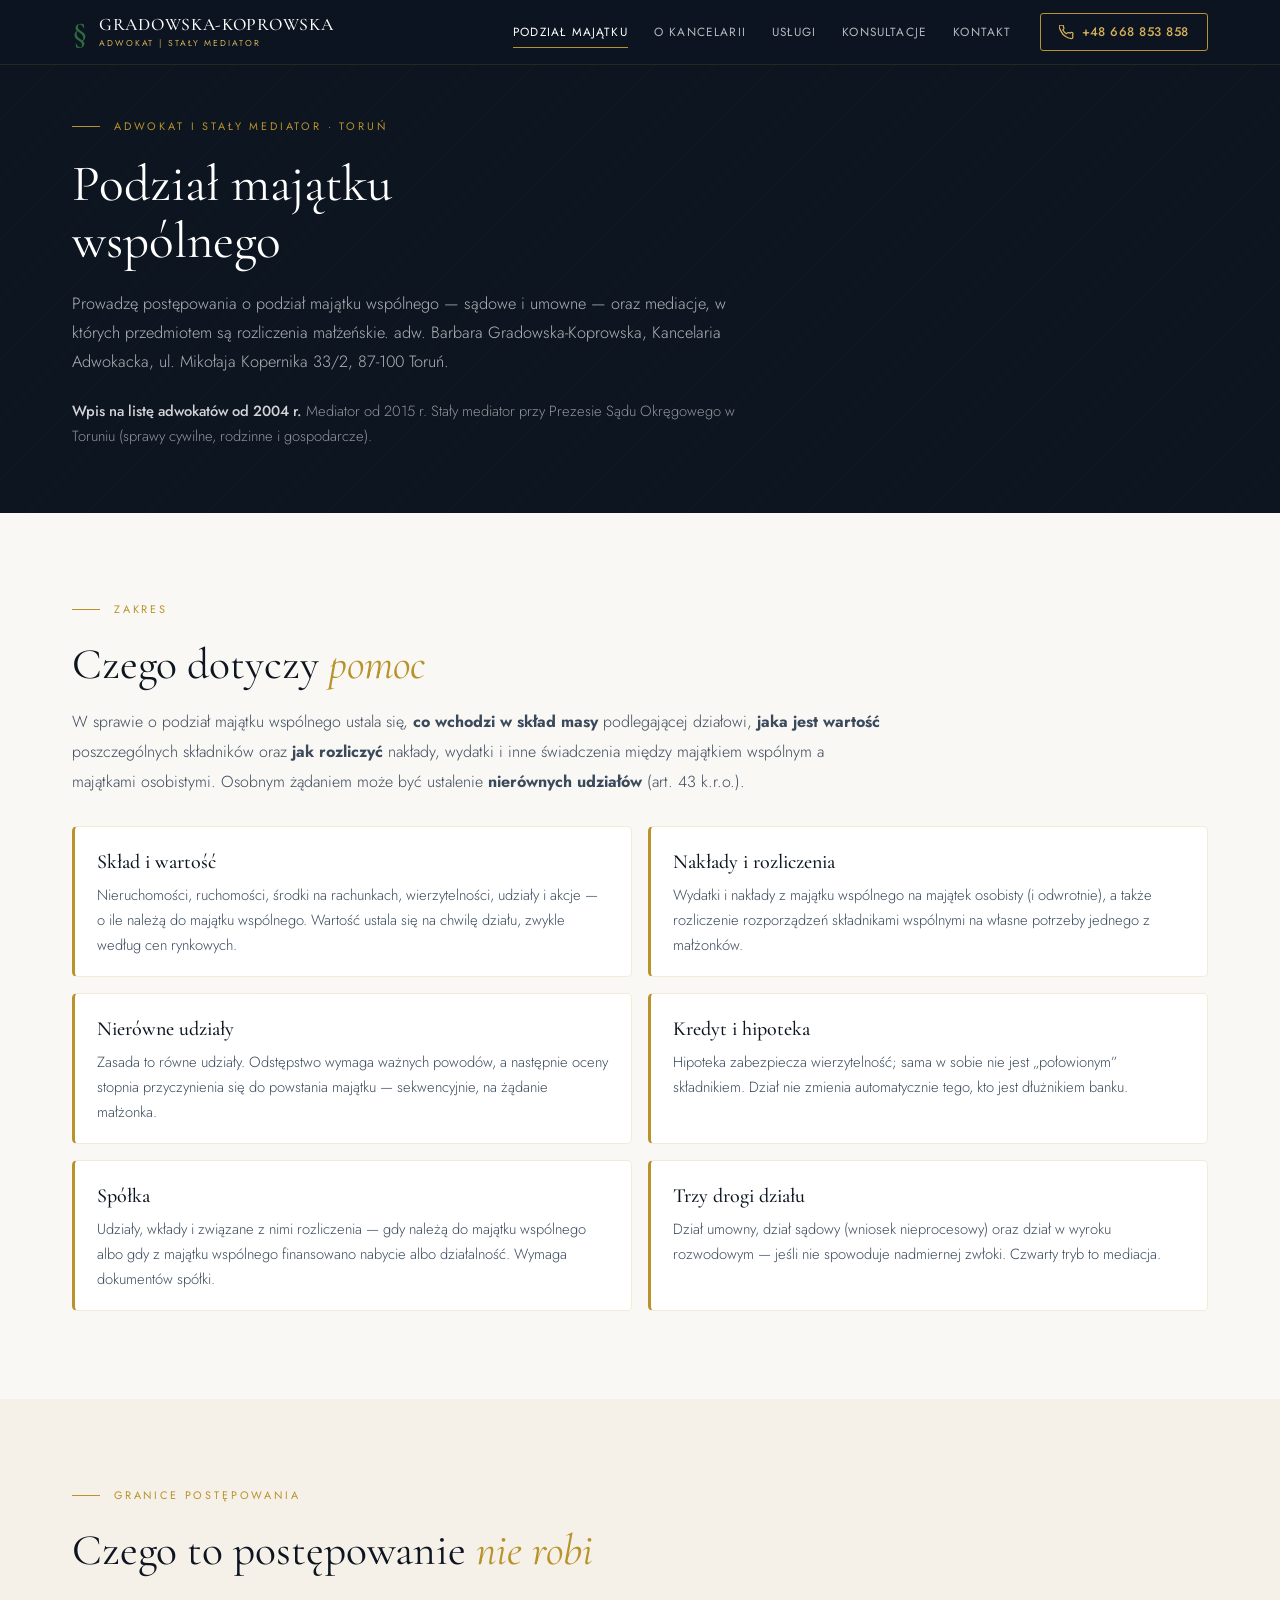
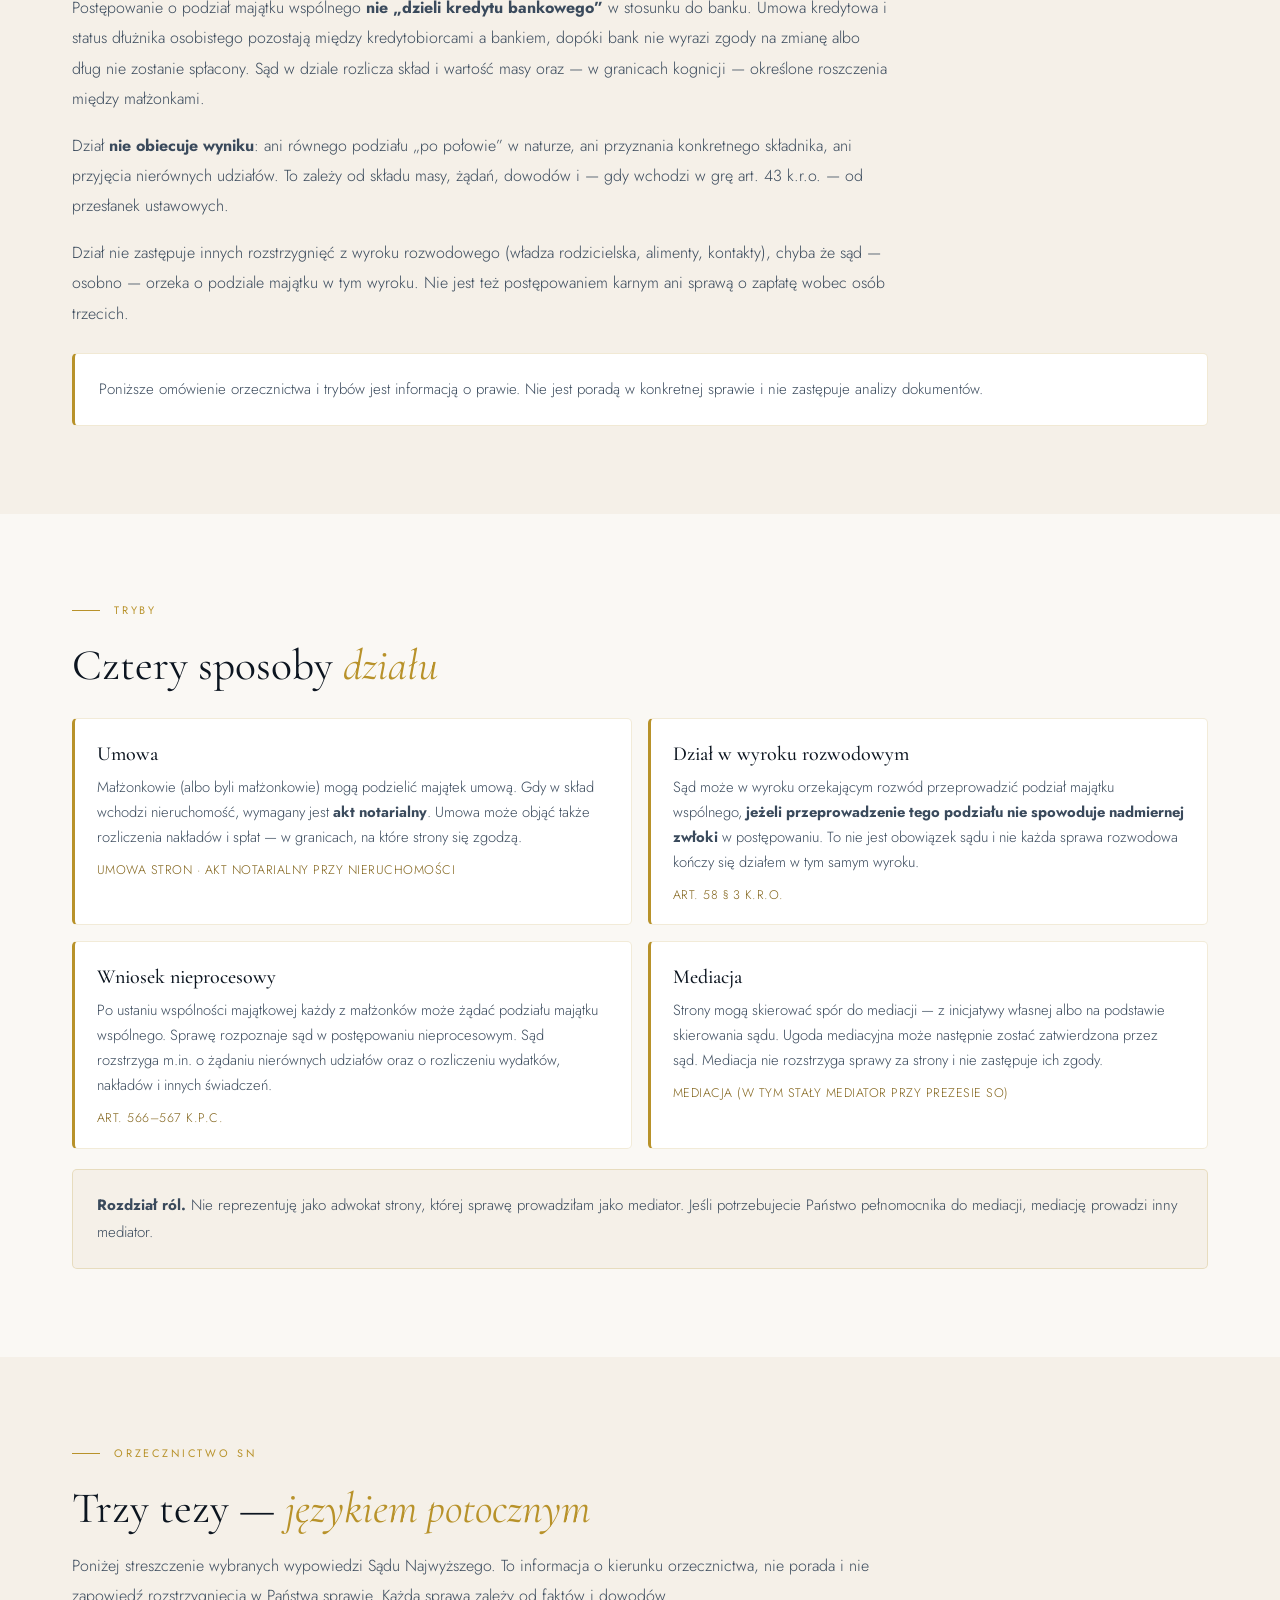
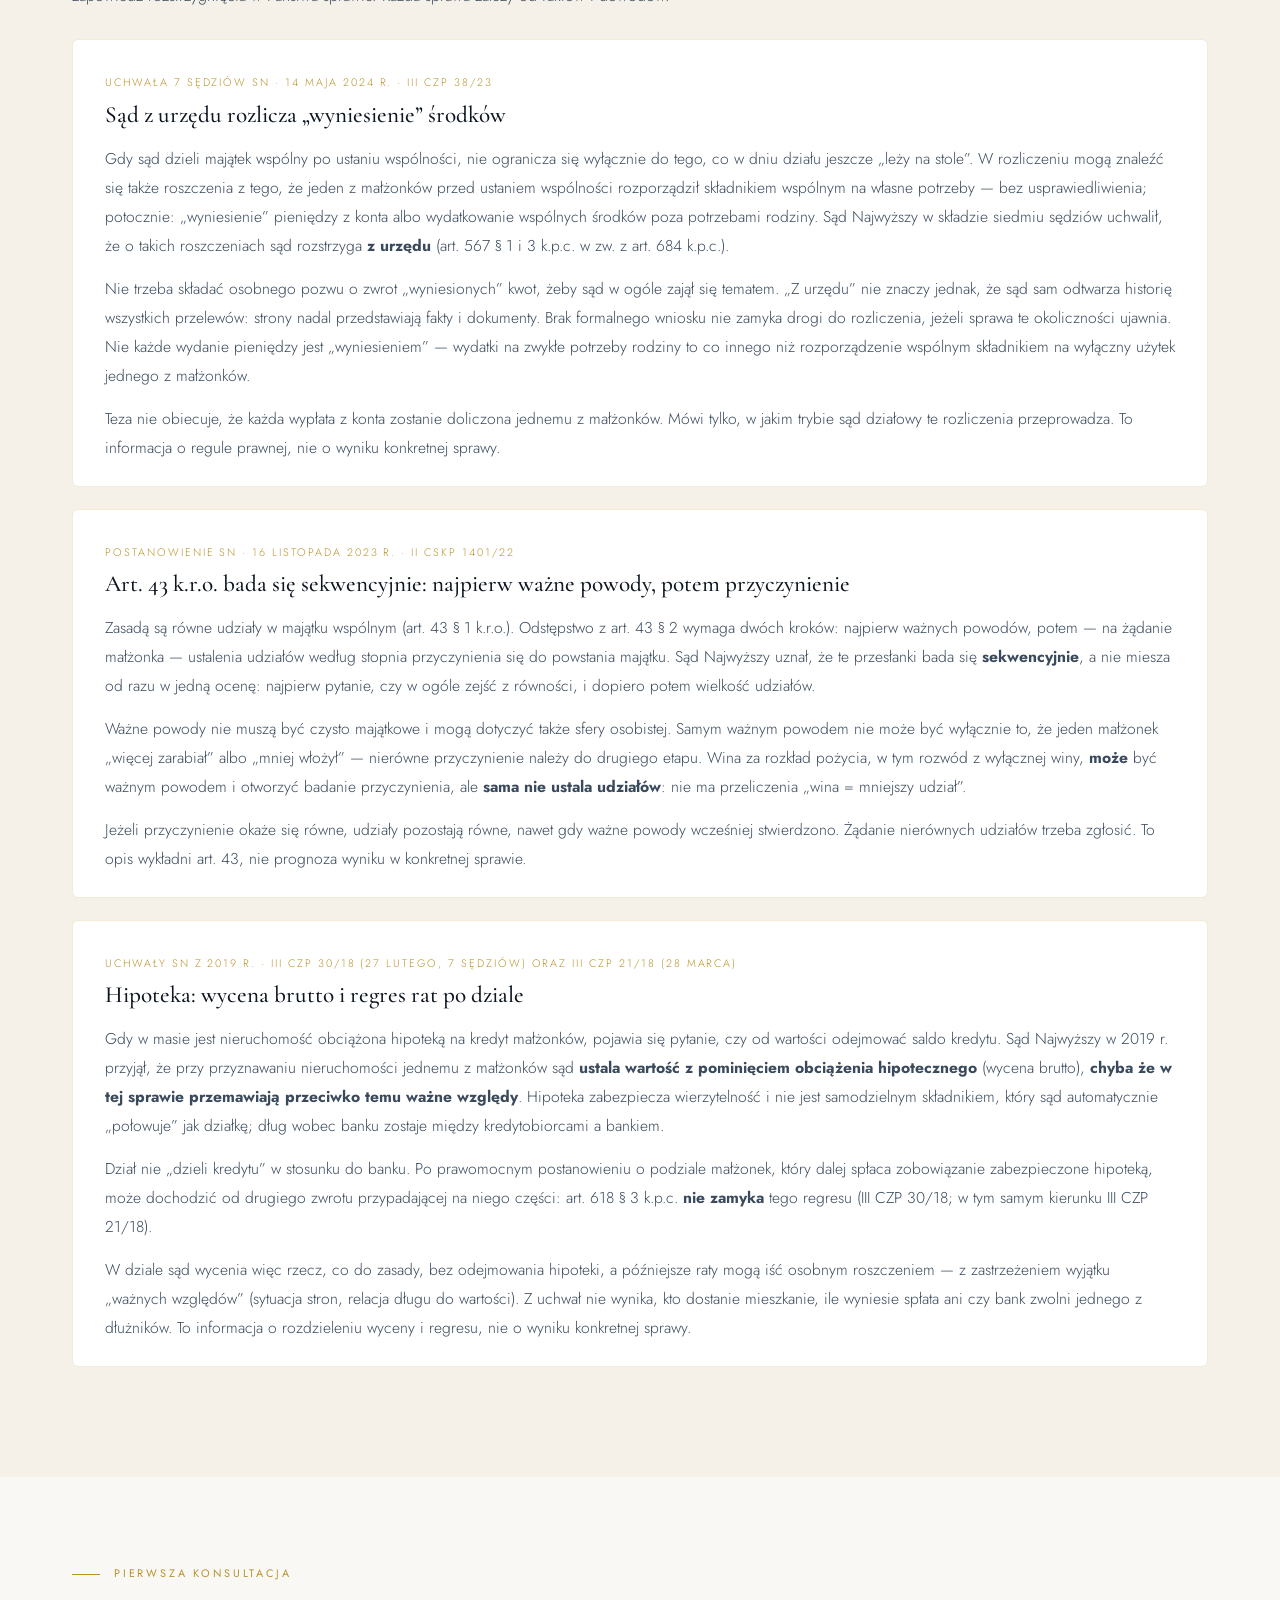
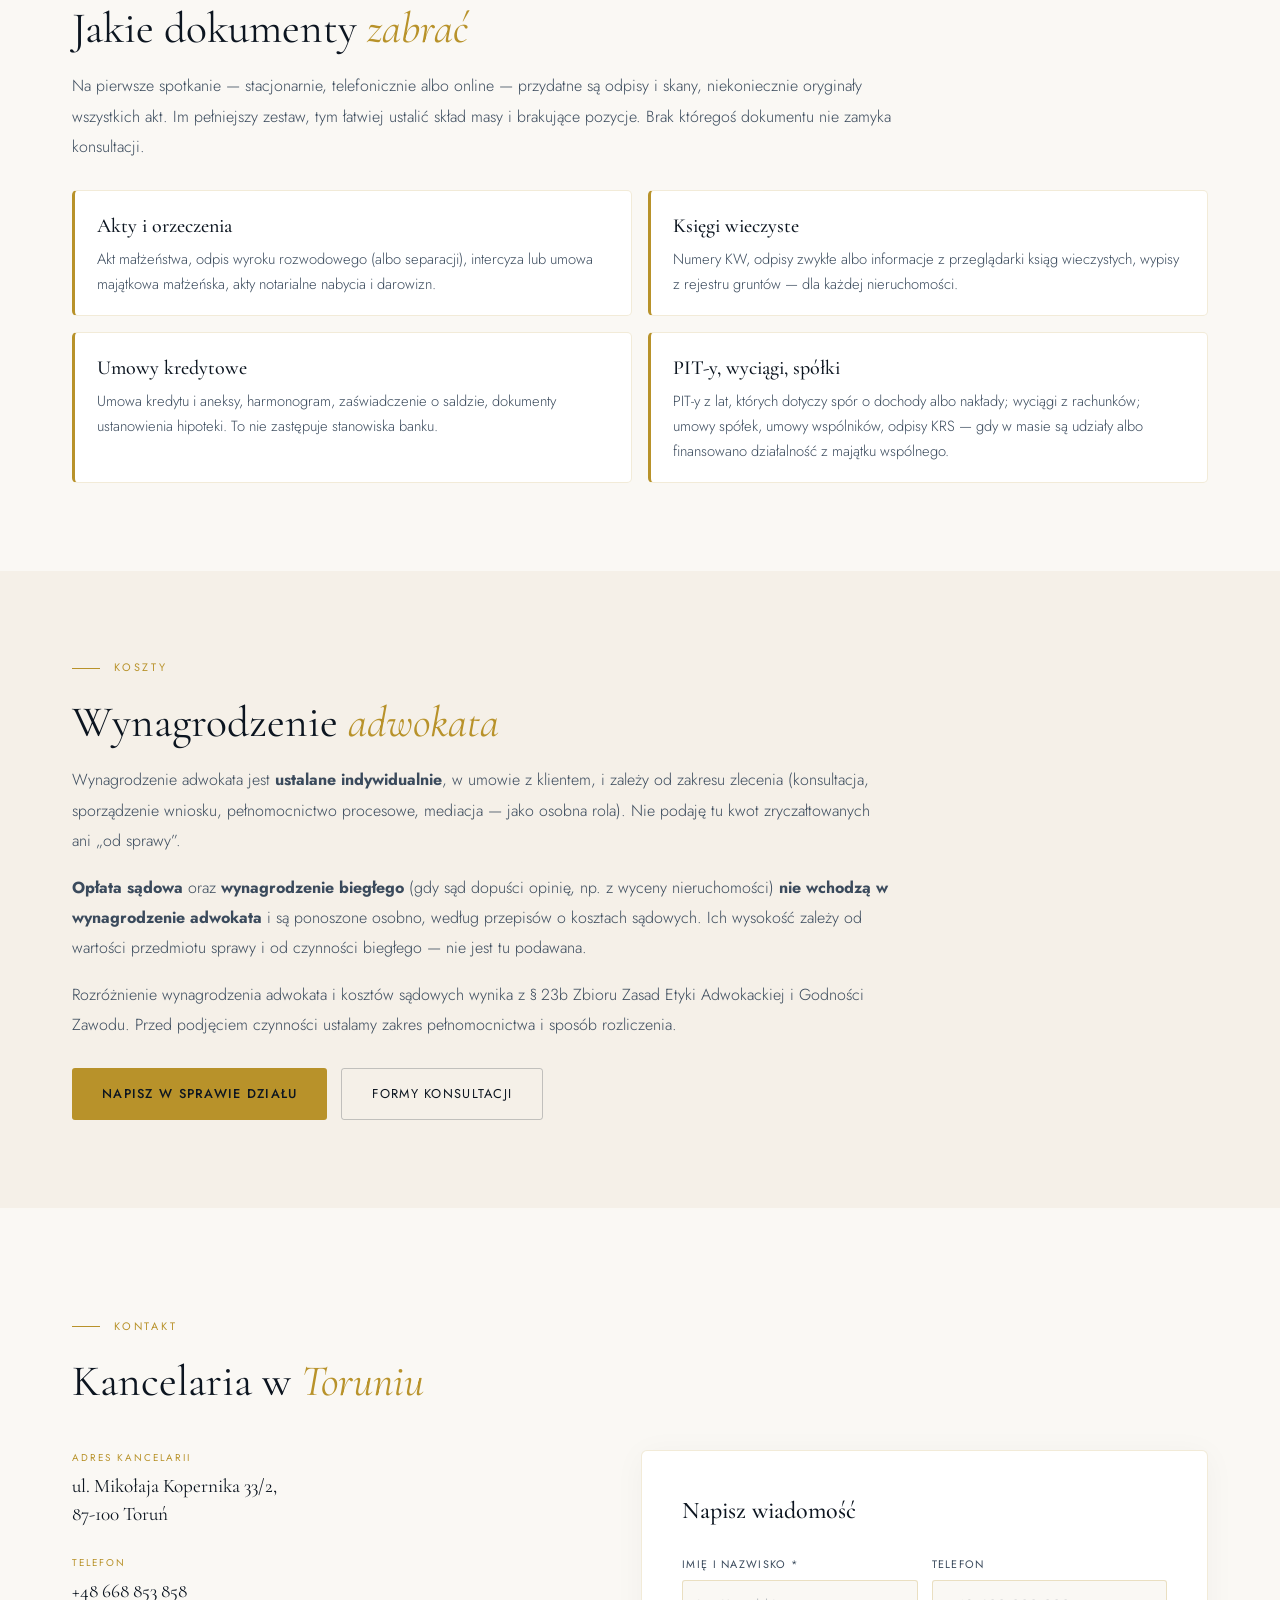
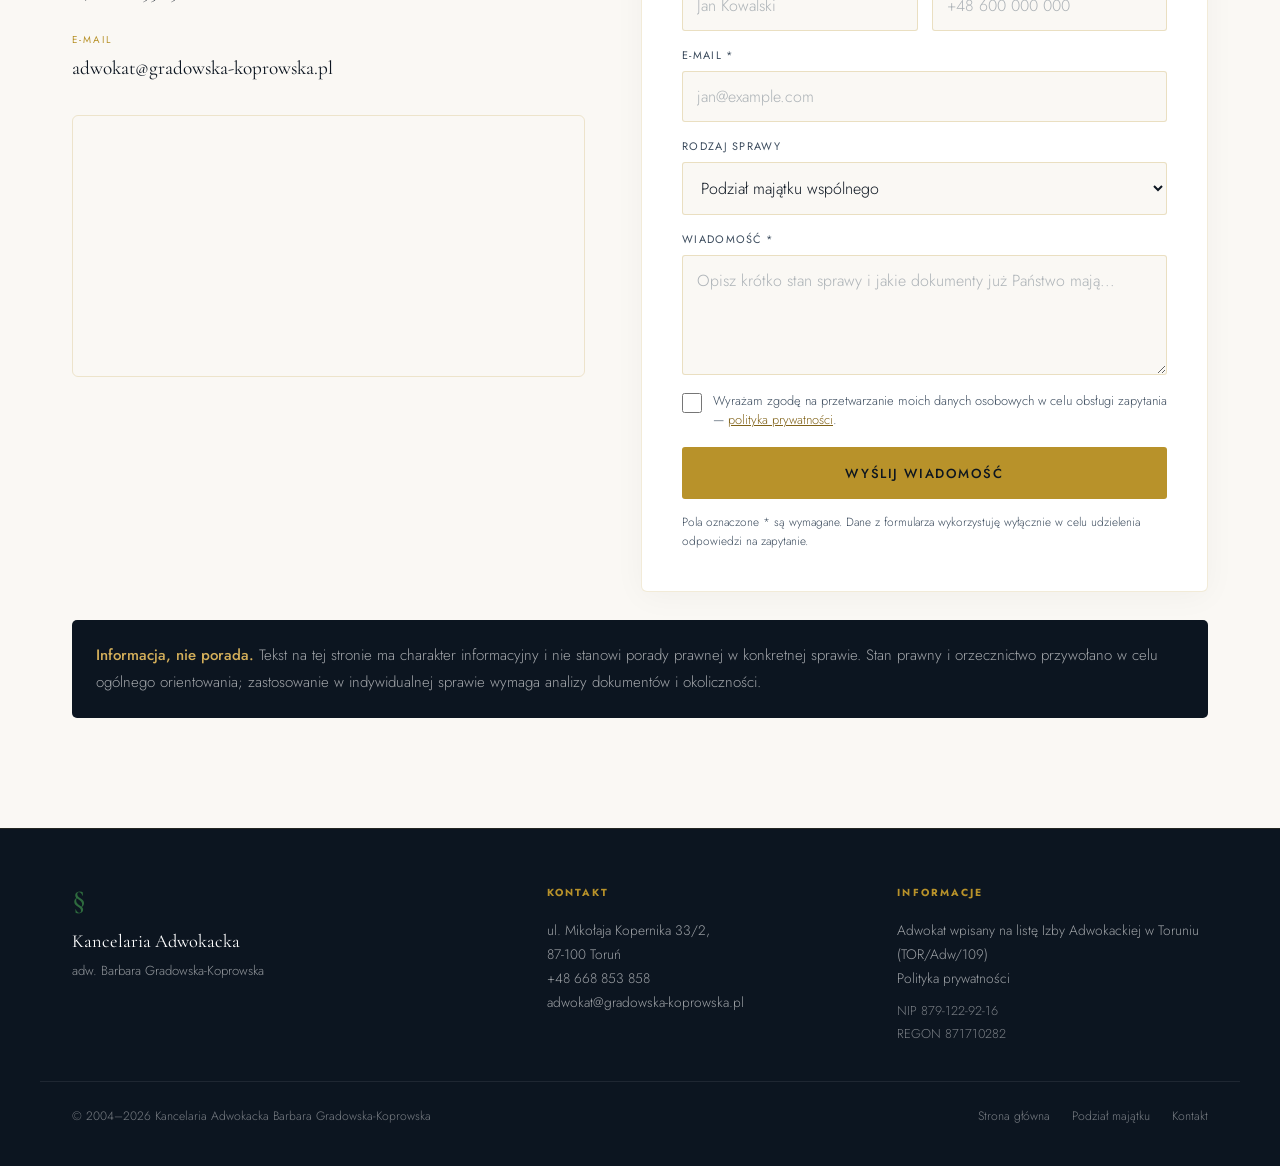
==== commit 134dfd7f: "Merge 193e290f153b7f329bf930495c23af1ab0d15a4c into 0bdfe354495555fca20e615664b3bff4258c80d7" ====
--- a/podzial-majatku.html
+++ b/podzial-majatku.html
@@ -5,7 +5,7 @@
   <meta name="viewport" content="width=device-width, initial-scale=1.0" />
 
   <title>Adwokat — podział majątku wspólnego · Toruń · adw. Barbara Gradowska-Koprowska</title>
-  <meta name="description" content="Podział majątku wspólnego w Toruniu — dział umowny, sądowy i w wyroku rozwodowym oraz mediacje majątkowe. adw. Barbara Gradowska-Koprowska, adwokat od 2004 r., stały mediator przy Prezesie SO w Toruniu. ul. Mikołaja Kopernika 33/2, 87-100 Toruń." />
+  <meta name="description" content="Podział majątku wspólnego w Toruniu — dział umowny, sądowy i w wyroku rozwodowym oraz mediacje majątkowe. adw. Barbara Gradowska-Koprowska, adwokat od 2004 r., stały mediator przy Prezesie SO w Toruniu. ul. Mikołaja Kopernika 33/2, 87-100 Toruń. Tekst informacyjny." />
   <link rel="canonical" href="https://gradowska-koprowska.pl/podzial-majatku.html" />
 
   <meta property="og:type" content="website" />
@@ -13,14 +13,14 @@
   <meta property="og:url" content="https://gradowska-koprowska.pl/podzial-majatku.html" />
   <meta property="og:site_name" content="Kancelaria Adwokacka Barbara Gradowska-Koprowska" />
   <meta property="og:title" content="Adwokat — podział majątku wspólnego · Toruń · adw. Barbara Gradowska-Koprowska" />
-  <meta property="og:description" content="Dział umowny, sądowy i w wyroku rozwodowym oraz mediacje majątkowe. adw. Barbara Gradowska-Koprowska, Toruń, ul. Mikołaja Kopernika 33/2, 87-100." />
+  <meta property="og:description" content="Dział umowny, sądowy i w wyroku rozwodowym oraz mediacje majątkowe. adw. Barbara Gradowska-Koprowska, Toruń. ul. Mikołaja Kopernika 33/2, 87-100 Toruń." />
   <meta property="og:image" content="https://gradowska-koprowska.pl/assets/foto-og.jpg" />
   <meta property="og:image:width" content="1200" />
   <meta property="og:image:height" content="630" />
 
   <meta name="twitter:card" content="summary_large_image" />
-  <meta name="twitter:title" content="Adwokat — podział majątku wspólnego · Toruń · adw. Barbara Gradowska-Koprowska" />
-  <meta name="twitter:description" content="Podział majątku wspólnego i mediacje majątkowe. adw. Barbara Gradowska-Koprowska, Toruń." />
+  <meta name="twitter:title" content="Adwokat — podział majątku wspólnego · Toruń" />
+  <meta name="twitter:description" content="adw. Barbara Gradowska-Koprowska. Dział umowny, sądowy, w wyroku rozwodowym, mediacja. ul. Mikołaja Kopernika 33/2, 87-100 Toruń." />
   <meta name="twitter:image" content="https://gradowska-koprowska.pl/assets/foto-og.jpg" />
 
   <meta name="theme-color" content="#0c1520" />
@@ -50,31 +50,15 @@
           "addressCountry": "PL"
         },
         "areaServed": { "@type": "City", "name": "Toruń" },
-        "hasOfferCatalog": {
-          "@type": "OfferCatalog",
-          "name": "Podział majątku wspólnego",
-          "itemListElement": [
-            { "@type": "Offer", "itemOffered": { "@type": "Service", "name": "Podział majątku wspólnego", "url": "https://gradowska-koprowska.pl/podzial-majatku.html" } },
-            { "@type": "Offer", "itemOffered": { "@type": "Service", "name": "Mediacje majątkowe" } }
-          ]
-        }
+        "employee": { "@id": "https://gradowska-koprowska.pl/#adwokat" }
       },
       {
         "@type": "Attorney",
-        "@id": "https://gradowska-koprowska.pl/#osoba",
+        "@id": "https://gradowska-koprowska.pl/#adwokat",
         "name": "Barbara Gradowska-Koprowska",
         "honorificPrefix": "adw.",
         "jobTitle": "Adwokat, stały mediator",
-        "url": "https://gradowska-koprowska.pl/",
-        "telephone": "+48668853858",
-        "email": "adwokat@gradowska-koprowska.pl",
-        "address": {
-          "@type": "PostalAddress",
-          "streetAddress": "ul. Mikołaja Kopernika 33/2",
-          "addressLocality": "Toruń",
-          "postalCode": "87-100",
-          "addressCountry": "PL"
-        },
+        "worksFor": { "@id": "https://gradowska-koprowska.pl/#kancelaria" },
         "memberOf": {
           "@type": "Organization",
           "name": "Okręgowa Rada Adwokacka w Toruniu"
@@ -82,10 +66,33 @@
       },
       {
         "@type": "WebPage",
+        "@id": "https://gradowska-koprowska.pl/podzial-majatku.html",
+        "url": "https://gradowska-koprowska.pl/podzial-majatku.html",
         "name": "Podział majątku wspólnego",
-        "url": "https://gradowska-koprowska.pl/podzial-majatku.html",
+        "description": "Informacja o postępowaniu o podział majątku wspólnego — tryby, zakres i wybrane tezy orzecznictwa SN. Nie stanowi porady w konkretnej sprawie.",
         "isPartOf": { "@id": "https://gradowska-koprowska.pl/#kancelaria" },
-        "about": "Podział majątku wspólnego — dział umowny, dział sądowy, dział w wyroku rozwodowym, mediacja."
+        "about": {
+          "@type": "Service",
+          "name": "Podział majątku wspólnego",
+          "provider": { "@id": "https://gradowska-koprowska.pl/#adwokat" }
+        }
+      },
+      {
+        "@type": "BreadcrumbList",
+        "itemListElement": [
+          {
+            "@type": "ListItem",
+            "position": 1,
+            "name": "Strona główna",
+            "item": "https://gradowska-koprowska.pl/"
+          },
+          {
+            "@type": "ListItem",
+            "position": 2,
+            "name": "Podział majątku wspólnego",
+            "item": "https://gradowska-koprowska.pl/podzial-majatku.html"
+          }
+        ]
       }
     ]
   }
@@ -120,7 +127,7 @@
       </div>
     </div>
     <div class="mobile-nav" id="mobileNav">
-      <a href="podzial-majatku.html" data-close>Podział majątku</a>
+      <a href="podzial-majatku.html" data-close aria-current="page">Podział majątku</a>
       <a href="index.html#o-kancelarii" data-close>O Kancelarii</a>
       <a href="index.html#uslugi" data-close>Usługi</a>
       <a href="index.html#konsultacje" data-close>Konsultacje</a>
@@ -134,244 +141,184 @@
 
   <section class="page-hero">
     <div class="section-inner">
-      <nav class="crumb" aria-label="Ścieżka">
-        <a href="index.html">Strona główna</a>
-        <span aria-hidden="true">/</span>
-        <span>Podział majątku wspólnego</span>
-      </nav>
-      <h1>Podział majątku wspólnego</h1>
-      <p class="lede">adw. Barbara Gradowska-Koprowska — adwokat i stały mediator, Toruń. Postępowania sądowe i umowne oraz mediacje, w których przedmiotem są rozliczenia małżeńskie. ul. Mikołaja Kopernika 33/2, 87-100 Toruń.</p>
-      <div class="hero-actions">
-        <a href="#kontakt" class="btn-primary">Umów konsultację</a>
-        <a href="index.html#o-kancelarii" class="btn-ghost">O kancelarii</a>
-      </div>
-    </div>
-  </section>
-
-  <!-- 1. Zakres pomocy -->
-  <section class="article paper" id="zakres">
-    <div class="section-inner">
-      <p class="section-label reveal">Zakres pomocy</p>
-      <h2 class="section-heading reveal reveal-delay-1">Czym zajmuje się <em>to postępowanie</em></h2>
+      <p class="section-label reveal">Adwokat i stały mediator · Toruń</p>
+      <h1 class="reveal">Podział majątku wspólnego</h1>
+      <p class="page-lead reveal reveal-delay-1">Prowadzę postępowania o podział majątku wspólnego — sądowe i umowne — oraz mediacje, w których przedmiotem są rozliczenia małżeńskie. adw. Barbara Gradowska-Koprowska, Kancelaria Adwokacka, ul. Mikołaja Kopernika 33/2, 87-100 Toruń.</p>
+      <p class="page-meta reveal reveal-delay-2"><strong>Wpis na listę adwokatów od 2004 r.</strong> Mediator od 2015 r. Stały mediator przy Prezesie Sądu Okręgowego w Toruniu (sprawy cywilne, rodzinne i gospodarcze).</p>
+    </div>
+  </section>
+
+  <section class="page-section" id="zakres">
+    <div class="section-inner">
+      <p class="section-label reveal">Zakres</p>
+      <h2 class="section-heading reveal">Czego dotyczy <em>pomoc</em></h2>
       <div class="prose reveal">
-        <p>Po ustaniu wspólności majątkowej — zwykle po rozwodzie, separacji albo umowie majątkowej — małżonkowie rozliczają to, co weszło do majątku wspólnego. Prowadzę te sprawy jako adwokat (pełnomocnik jednej strony) albo — w innym układzie ról — jako mediator.</p>
+        <p>W sprawie o podział majątku wspólnego ustala się, <strong>co wchodzi w skład masy</strong> podlegającej działowi, <strong>jaka jest wartość</strong> poszczególnych składników oraz <strong>jak rozliczyć</strong> nakłady, wydatki i inne świadczenia między majątkiem wspólnym a majątkami osobistymi. Osobnym żądaniem może być ustalenie <strong>nierównych udziałów</strong> (art. 43 k.r.o.).</p>
       </div>
       <div class="scope-grid">
-        <div class="scope-item reveal">
-          <h3>Skład majątku</h3>
-          <p>Ustalenie, które rzeczy, prawa i środki wchodzą do majątku wspólnego, a które do majątku osobistego (art.&nbsp;31 i&nbsp;33 k.r.o.).</p>
-        </div>
-        <div class="scope-item reveal reveal-delay-1">
-          <h3>Wartość</h3>
-          <p>Wycena składników na datę podziału. Przy nieruchomości często potrzebna jest opinia biegłego — jej koszt jest odrębny od wynagrodzenia adwokata.</p>
-        </div>
-        <div class="scope-item reveal reveal-delay-2">
-          <h3>Nakłady</h3>
-          <p>Rozliczenie wydatków i nakładów z majątku wspólnego na osobisty i odwrotnie (art.&nbsp;45 k.r.o., art.&nbsp;567&nbsp;§&nbsp;1 k.p.c.).</p>
-        </div>
-        <div class="scope-item reveal">
+        <article class="card-item reveal">
+          <h3>Skład i wartość</h3>
+          <p>Nieruchomości, ruchomości, środki na rachunkach, wierzytelności, udziały i akcje — o ile należą do majątku wspólnego. Wartość ustala się na chwilę działu, zwykle według cen rynkowych.</p>
+        </article>
+        <article class="card-item reveal reveal-delay-1">
+          <h3>Nakłady i rozliczenia</h3>
+          <p>Wydatki i nakłady z majątku wspólnego na majątek osobisty (i odwrotnie), a także rozliczenie rozporządzeń składnikami wspólnymi na własne potrzeby jednego z małżonków.</p>
+        </article>
+        <article class="card-item reveal">
           <h3>Nierówne udziały</h3>
-          <p>Żądanie ustalenia udziałów innych niż po połowie — art.&nbsp;43&nbsp;§&nbsp;2 k.r.o. (ważne powody, następnie przyczynienie).</p>
-        </div>
-        <div class="scope-item reveal reveal-delay-1">
+          <p>Zasada to równe udziały. Odstępstwo wymaga ważnych powodów, a następnie oceny stopnia przyczynienia się do powstania majątku — sekwencyjnie, na żądanie małżonka.</p>
+        </article>
+        <article class="card-item reveal reveal-delay-1">
           <h3>Kredyt i hipoteka</h3>
-          <p>Jak wycenić nieruchomość obciążoną hipoteką i jak po dziale rozliczać raty. Sąd nie „dzieli kredytu” w relacji z bankiem.</p>
-        </div>
-        <div class="scope-item reveal reveal-delay-2">
+          <p>Hipoteka zabezpiecza wierzytelność; sama w sobie nie jest „połowionym” składnikiem. Dział nie zmienia automatycznie tego, kto jest dłużnikiem banku.</p>
+        </article>
+        <article class="card-item reveal">
           <h3>Spółka</h3>
-          <p>Udział w spółce albo przedsiębiorstwie, które weszło do majątku wspólnego albo było zasilane z tego majątku.</p>
-        </div>
-        <div class="scope-item reveal">
-          <h3>Dział umowny</h3>
-          <p>Umowa między małżonkami. Gdy w składzie jest nieruchomość — akt notarialny.</p>
-        </div>
-        <div class="scope-item reveal reveal-delay-1">
-          <h3>Dział sądowy</h3>
-          <p>Wniosek w postępowaniu nieprocesowym (art.&nbsp;566–567 k.p.c.) o podział po ustaniu wspólności.</p>
-        </div>
-        <div class="scope-item reveal reveal-delay-2">
+          <p>Udziały, wkłady i związane z nimi rozliczenia — gdy należą do majątku wspólnego albo gdy z majątku wspólnego finansowano nabycie albo działalność. Wymaga dokumentów spółki.</p>
+        </article>
+        <article class="card-item reveal reveal-delay-1">
+          <h3>Trzy drogi działu</h3>
+          <p>Dział umowny, dział sądowy (wniosek nieprocesowy) oraz dział w wyroku rozwodowym — jeśli nie spowoduje nadmiernej zwłoki. Czwarty tryb to mediacja.</p>
+        </article>
+      </div>
+    </div>
+  </section>
+
+  <section class="page-section alt" id="nie-obejmuje">
+    <div class="section-inner">
+      <p class="section-label reveal">Granice postępowania</p>
+      <h2 class="section-heading reveal">Czego to postępowanie <em>nie robi</em></h2>
+      <div class="prose reveal">
+        <p>Postępowanie o podział majątku wspólnego <strong>nie „dzieli kredytu bankowego”</strong> w stosunku do banku. Umowa kredytowa i status dłużnika osobistego pozostają między kredytobiorcami a bankiem, dopóki bank nie wyrazi zgody na zmianę albo dług nie zostanie spłacony. Sąd w dziale rozlicza skład i wartość masy oraz — w granicach kognicji — określone roszczenia między małżonkami.</p>
+        <p>Dział <strong>nie obiecuje wyniku</strong>: ani równego podziału „po połowie” w naturze, ani przyznania konkretnego składnika, ani przyjęcia nierównych udziałów. To zależy od składu masy, żądań, dowodów i — gdy wchodzi w grę art. 43 k.r.o. — od przesłanek ustawowych.</p>
+        <p>Dział nie zastępuje innych rozstrzygnięć z wyroku rozwodowego (władza rodzicielska, alimenty, kontakty), chyba że sąd — osobno — orzeka o podziale majątku w tym wyroku. Nie jest też postępowaniem karnym ani sprawą o zapłatę wobec osób trzecich.</p>
+      </div>
+      <div class="note-box reveal reveal-delay-1" style="margin-top: 24px;">
+        Poniższe omówienie orzecznictwa i trybów jest informacją o prawie. Nie jest poradą w konkretnej sprawie i nie zastępuje analizy dokumentów.
+      </div>
+    </div>
+  </section>
+
+  <section class="page-section" id="tryby">
+    <div class="section-inner">
+      <p class="section-label reveal">Tryby</p>
+      <h2 class="section-heading reveal">Cztery sposoby <em>działu</em></h2>
+      <div class="mode-grid">
+        <article class="card-item reveal">
+          <h3>Umowa</h3>
+          <p>Małżonkowie (albo byli małżonkowie) mogą podzielić majątek umową. Gdy w skład wchodzi nieruchomość, wymagany jest <strong>akt notarialny</strong>. Umowa może objąć także rozliczenia nakładów i spłat — w granicach, na które strony się zgodzą.</p>
+          <span class="law">Umowa stron · akt notarialny przy nieruchomości</span>
+        </article>
+        <article class="card-item reveal reveal-delay-1">
           <h3>Dział w wyroku rozwodowym</h3>
-          <p>Art.&nbsp;58&nbsp;§&nbsp;3 k.r.o. — sąd może podzielić majątek już w wyroku rozwodowym, jeżeli nie spowoduje to nadmiernej zwłoki.</p>
-        </div>
-      </div>
-    </div>
-  </section>
-
-  <!-- 2. Czego NIE robi -->
-  <section class="article alt" id="ograniczenia">
-    <div class="section-inner">
-      <p class="section-label reveal">Granice postępowania</p>
-      <h2 class="section-heading reveal reveal-delay-1">Czego ten dział <em>nie robi</em></h2>
-      <div class="prose">
-        <p class="reveal">Postępowanie o podział majątku wspólnego rozlicza składniki, udziały, nakłady i spłaty między małżonkami. Nie jest to to samo, co zmiana umowy kredytowej z bankiem.</p>
-        <p class="reveal">Sąd nie „dzieli kredytu bankowego”. Kredyt pozostaje długiem osobistym tych, którzy go zaciągnęli — zwykle solidarnym. Bank nie staje się stroną działu i nie musi zwolnić jednego z małżonków z umowy, nawet jeśli nieruchomość przypadnie drugiemu.</p>
-        <p class="reveal">Dział nie orzeka o winie za rozkład pożycia, o władzy rodzicielskiej, kontaktach ani o alimentach. Te kwestie należą do sprawy rozwodowej albo do osobnych postępowań.</p>
-        <p class="reveal">Nie ma tu obiecanego wyniku: ani równych udziałów, ani konkretnej dopłaty, ani tego, komu przypadnie mieszkanie. Rozstrzygnięcie zależy od składu majątku, dowodów i — przy umowie albo mediacji — od zgody stron.</p>
-      </div>
-    </div>
-  </section>
-
-  <!-- 3. Cztery tryby -->
-  <section class="article paper" id="tryby">
-    <div class="section-inner">
-      <p class="section-label reveal">Tryby</p>
-      <h2 class="section-heading reveal reveal-delay-1">Cztery sposoby <em>podziału</em></h2>
-      <div class="mode-grid">
-        <div class="mode-card reveal">
-          <span class="provision">Umowa · akt gdy nieruchomość</span>
-          <h3>Dział umowny</h3>
-          <p>Małżonkowie mogą podzielić majątek umową. Jeżeli w składzie jest nieruchomość, do przeniesienia własności potrzebny jest akt notarialny (art.&nbsp;158 k.c.). Umowa może objąć także rozliczenie nakładów i sposób spłaty.</p>
-        </div>
-        <div class="mode-card reveal reveal-delay-1">
-          <span class="provision">Art. 58 § 3 k.r.o.</span>
-          <h3>Dział w wyroku rozwodowym</h3>
-          <p>Sąd rozwodowy może na wniosek jednego z małżonków podzielić majątek wspólny już w wyroku orzekającym rozwód, jeżeli przeprowadzenie tego działu nie spowoduje nadmiernej zwłoki w postępowaniu.</p>
-        </div>
-        <div class="mode-card reveal reveal-delay-2">
-          <span class="provision">Art. 566–567 k.p.c.</span>
+          <p>Sąd może w wyroku orzekającym rozwód przeprowadzić podział majątku wspólnego, <strong>jeżeli przeprowadzenie tego podziału nie spowoduje nadmiernej zwłoki</strong> w postępowaniu. To nie jest obowiązek sądu i nie każda sprawa rozwodowa kończy się działem w tym samym wyroku.</p>
+          <span class="law">art. 58 § 3 k.r.o.</span>
+        </article>
+        <article class="card-item reveal">
           <h3>Wniosek nieprocesowy</h3>
-          <p>Po ustaniu wspólności każdy z małżonków może złożyć wniosek o podział. Sąd ustala skład i wartość, orzeka o nakładach i — na żądanie — o nierównych udziałach. Stosuje się odpowiednio przepisy o dziale spadku.</p>
-        </div>
-        <div class="mode-card reveal">
-          <span class="provision">Mediacja</span>
-          <h3>Mediacja majątkowa</h3>
-          <p>Strony mogą skierować rozliczenie do mediacji — z własnej inicjatywy albo ze skierowania sądu. Ugoda może być zatwierdzona przez sąd. Mediator i pełnomocnik to dwie różne role (zob. niżej).</p>
-        </div>
-      </div>
-    </div>
-  </section>
-
-  <!-- 4. Orzecznictwo -->
-  <section class="article alt" id="orzecznictwo">
+          <p>Po ustaniu wspólności majątkowej każdy z małżonków może żądać podziału majątku wspólnego. Sprawę rozpoznaje sąd w postępowaniu nieprocesowym. Sąd rozstrzyga m.in. o żądaniu nierównych udziałów oraz o rozliczeniu wydatków, nakładów i innych świadczeń.</p>
+          <span class="law">art. 566–567 k.p.c.</span>
+        </article>
+        <article class="card-item reveal reveal-delay-1">
+          <h3>Mediacja</h3>
+          <p>Strony mogą skierować spór do mediacji — z inicjatywy własnej albo na podstawie skierowania sądu. Ugoda mediacyjna może następnie zostać zatwierdzona przez sąd. Mediacja nie rozstrzyga sprawy za strony i nie zastępuje ich zgody.</p>
+          <span class="law">mediacja (w tym stały mediator przy Prezesie SO)</span>
+        </article>
+      </div>
+      <div class="conflict-box reveal">
+        <strong>Rozdział ról.</strong> Nie reprezentuję jako adwokat strony, której sprawę prowadziłam jako mediator. Jeśli potrzebujecie Państwo pełnomocnika do mediacji, mediację prowadzi inny mediator.
+      </div>
+    </div>
+  </section>
+
+  <section class="page-section alt" id="orzecznictwo">
     <div class="section-inner">
       <p class="section-label reveal">Orzecznictwo SN</p>
-      <h2 class="section-heading reveal reveal-delay-1">Trzy tezy, które wracają <em>w tych sprawach</em></h2>
-      <p class="info-note reveal">Poniższe omówienie jest informacją o kierunku orzecznictwa Sądu Najwyższego. Nie jest poradą prawną w konkretnej sprawie i nie przesądza, jak sąd zastosuje te tezy do danego stanu faktycznego.</p>
-
-      <div class="thesis-list">
-        <article class="thesis reveal">
-          <h3>Sąd z urzędu rozlicza „wyniesienie” środków z majątku wspólnego</h3>
-          <p class="sygn">Uchwała składu 7 sędziów SN z 14 maja 2024 r., <a href="https://www.sn.pl/sites/orzecznictwo/OrzeczeniaHTML/iii%20czp%2038-23.docx.html" target="_blank" rel="noopener">III CZP 38/23</a></p>
-          <p>W sprawie o podział majątku wspólnego po ustaniu wspólności sąd z urzędu rozstrzyga także o roszczeniach z nieusprawiedliwionego rozporządzenia składnikami majątku wspólnego przez jednego z małżonków na własne potrzeby — zanim wspólność ustała.</p>
-          <p>Potocznie chodzi o „wyniesienie” środków: wypłatę ze wspólnego konta, pobranie zysku z przedsiębiorstwa albo rozporządzenie wspólną kwotą na cele, których nie da się powiązać z potrzebami rodziny.</p>
-          <p>Sąd Najwyższy uznał, że takie roszczenie jest bliskie zwrotowi nakładów z majątku wspólnego na majątek osobisty: art.&nbsp;45&nbsp;§&nbsp;1 k.r.o. mówi, że małżonek „powinien zwrócić”, a nie tylko „może żądać”.</p>
-          <p>Dlatego sąd nie czeka na osobne, precyzyjnie sformułowane pismo o rozliczenie tych kwot, jeżeli wynikają one z materiału sprawy.</p>
-          <p>Postępowanie działowe jest nieprocesowe: sąd z urzędu ustala skład i wartość majątku (art.&nbsp;567&nbsp;§&nbsp;3 w zw. z art.&nbsp;684 k.p.c.), a ta aktywność obejmuje także transfery ze wspólnego majątku na rzecz jednego z małżonków.</p>
-          <p>Odwrotny kierunek — zwrot nakładów z majątku osobistego na wspólny — pozostaje na wniosek, bo przepis używa sformułowania „może żądać”.</p>
-          <p>Uchwała nie oznacza, że każda wypłata z konta wejdzie do działu: sąd bada, czy rozporządzenie było nieusprawiedliwione, a ciężar wyjaśnienia losu większych kwot spoczywa na tym, kto nimi dysponował.</p>
-          <p>Jeśli w aktach widać duże, niejasne rozchody sprzed ustania wspólności, sąd może je rozliczyć nawet bez osobnego wniosku — nadal potrzebne są fakty i dokumenty (wyciągi, PIT-y, ewidencja firmy).</p>
-          <p>To informacja o regule orzeczniczej, a nie zapowiedź konkretnej kwoty w danej sprawie.</p>
-        </article>
-
-        <article class="thesis reveal">
-          <h3>Nierówne udziały: najpierw ważne powody, potem przyczynienie</h3>
-          <p class="sygn">Postanowienie SN z 16 listopada 2023 r., <a href="https://www.sn.pl/aktualnosci/SitePages/Komunikaty_o_sprawach.aspx?ItemSID=631-b6b3e804-2752-4c7d-bcb4-7586782a1315&amp;ListName=Komunikaty_o_sprawach" target="_blank" rel="noopener">II CSKP 1401/22</a></p>
-          <p>Zasadą jest równość udziałów (art.&nbsp;43&nbsp;§&nbsp;1 k.r.o.); odstąpić od niej można tylko z ważnych powodów, na żądanie małżonka i z uwzględnieniem stopnia przyczynienia się do powstania majątku (art.&nbsp;43&nbsp;§&nbsp;2 k.r.o.).</p>
-          <p>Sąd Najwyższy wyjaśnił, że te dwie przesłanki bada się sekwencyjnie: najpierw, czy w ogóle istnieją ważne powody, by zejść z równych udziałów, a dopiero potem — jak policzyć udziały według przyczynienia.</p>
-          <p>Samo nierówne przyczynienie, na przykład to, że jeden małżonek zarabiał więcej, nie jest jeszcze „ważnym powodem”; gdyby było, reguła połowy traciłaby sens w większości małżeństw o różnych dochodach.</p>
-          <p>Ważne powody nie muszą być majątkowe i mogą dotyczyć także sfery niemajątkowej.</p>
-          <p>W sprawie, która trafiła do SN, rozwód orzeczono z wyłącznej winy jednego z małżonków z powodu niewierności; SN uznał, że taka wina może być ważnym powodem w rozumieniu art.&nbsp;43&nbsp;§&nbsp;2.</p>
-          <p>Wina sama w sobie nie ustala jednak wysokości udziałów — otwiera tylko drogę do dalszego badania, jak każdy z małżonków przyczynił się do powstania majątku (praca zawodowa, praca w domu, dbałość o składniki, uszczuplanie albo pomnażanie masy).</p>
-          <p>Pomieszanie etapów — odmowa badania winy, bo „dochody i tak były porównywalne”, albo zmiana udziałów tylko dlatego, że jeden więcej zarabiał — jest wadą wykładni, na którą SN zwrócił uwagę.</p>
-          <p>Żądanie nierównych udziałów trzeba zgłosić: sąd nie wprowadza ich z urzędu.</p>
-          <p>W praktyce są więc dwa osobne pytania: czy jest powód, by zejść z połowy, i dopiero potem — jaka ma być nowa proporcja.</p>
-        </article>
-
-        <article class="thesis reveal">
-          <h3>Hipoteka: wycena brutto i regres rat po dziale</h3>
-          <p class="sygn">Uchwała składu 7 sędziów SN z 27 lutego 2019 r., <a href="https://www.sn.pl/orzecznictwo/SitePages/Najnowsze_orzeczenia.aspx?ItemSID=1094-16544171-be1b-4089-b74b-413997467af2&amp;ListName=Zagadnienia_prawne" target="_blank" rel="noopener">III CZP 30/18</a> · uchwała SN z 28 marca 2019 r., <a href="https://www.sn.pl/sites/orzecznictwo/orzeczenia3/iii%20czp%2021-18.pdf" target="_blank" rel="noopener">III CZP 21/18</a></p>
-          <p>Gdy w majątku wspólnym jest nieruchomość kupiona na kredyt i obciążona hipoteką, pytanie brzmi, czy od wartości rynkowej odejmować niespłacony kredyt; w 2019 r. Sąd Najwyższy zajął się tym w dwóch powiązanych uchwałach.</p>
-          <p>W III CZP 21/18 SN uchwalił, że sąd — przydzielając nieruchomość jednemu z małżonków — ustala jej wartość z pominięciem obciążenia hipotecznego, chyba że w tej sprawie przemawiają przeciwko temu ważne względy.</p>
-          <p>To wycena „brutto”: liczy się rynek, a nie saldo kredytu, bo kredyt jest długiem osobistym, zwykle solidarnym, i bank może żądać zapłaty od każdego dłużnika, niekoniecznie od tego, komu przypadła nieruchomość.</p>
-          <p>Dlatego dział nie „dzieli kredytu” w relacji z bankiem: umowa kredytowa trwa, dopóki bank jej nie zmieni albo nie zwolni jednego z dłużników.</p>
-          <p>W III CZP 30/18 skład siedmiu sędziów dodał, że art.&nbsp;618&nbsp;§&nbsp;3 k.p.c. nie zamyka drogi do roszczenia o zwrot kwoty zabezpieczonej hipoteką, jeżeli jeden z małżonków spłacił ją po uprawomocnieniu się postanowienia o podziale.</p>
-          <p>Raty zapłacone już po dziale nie są wydatkiem współwłaściciela — współwłasność ustała — lecz rozliczeniem między dłużnikami solidarnymi (regres).</p>
-          <p>SN nie przyjął reguły bez wyjątków: w III CZP 30/18 odmówił uniwersalnej uchwały o metodzie wyceny, a III CZP 21/18 zostawia furtkę na ważne względy in casu, na przykład zwolnienie jednego małżonka z długu przez bank.</p>
-          <p>Dla strony oznaczają to zwykle dwa osobne rachunki: wartość nieruchomości na dzień działu (co do zasady bez odejmowania hipoteki) oraz późniejsze rozliczenie rat, które ktoś faktycznie zapłaci.</p>
-          <p>To nie jest obietnica, że w każdej sprawie sąd przyjmie wycenę brutto.</p>
-        </article>
-      </div>
-    </div>
-  </section>
-
-  <!-- 5. Dokumenty -->
-  <section class="article paper" id="dokumenty">
+      <h2 class="section-heading reveal">Trzy tezy — <em>językiem potocznym</em></h2>
+      <div class="prose reveal" style="margin-bottom: 28px;">
+        <p>Poniżej streszczenie wybranych wypowiedzi Sądu Najwyższego. To informacja o kierunku orzecznictwa, nie porada i nie zapowiedź rozstrzygnięcia w Państwa sprawie. Każda sprawa zależy od faktów i dowodów.</p>
+      </div>
+
+      <article class="thesis reveal">
+        <p class="sygnatura">Uchwała 7 sędziów SN · 14 maja 2024 r. · III CZP 38/23</p>
+        <h3>Sąd z urzędu rozlicza „wyniesienie” środków</h3>
+        <p>Gdy sąd dzieli majątek wspólny po ustaniu wspólności, nie ogranicza się wyłącznie do tego, co w dniu działu jeszcze „leży na stole”. W rozliczeniu mogą znaleźć się także roszczenia z tego, że jeden z małżonków przed ustaniem wspólności rozporządził składnikiem wspólnym na własne potrzeby — bez usprawiedliwienia; potocznie: „wyniesienie” pieniędzy z konta albo wydatkowanie wspólnych środków poza potrzebami rodziny. Sąd Najwyższy w składzie siedmiu sędziów uchwalił, że o takich roszczeniach sąd rozstrzyga <strong>z urzędu</strong> (art. 567 § 1 i 3 k.p.c. w zw. z art. 684 k.p.c.).</p>
+        <p>Nie trzeba składać osobnego pozwu o zwrot „wyniesionych” kwot, żeby sąd w ogóle zajął się tematem. „Z urzędu” nie znaczy jednak, że sąd sam odtwarza historię wszystkich przelewów: strony nadal przedstawiają fakty i dokumenty. Brak formalnego wniosku nie zamyka drogi do rozliczenia, jeżeli sprawa te okoliczności ujawnia. Nie każde wydanie pieniędzy jest „wyniesieniem” — wydatki na zwykłe potrzeby rodziny to co innego niż rozporządzenie wspólnym składnikiem na wyłączny użytek jednego z małżonków.</p>
+        <p>Teza nie obiecuje, że każda wypłata z konta zostanie doliczona jednemu z małżonków. Mówi tylko, w jakim trybie sąd działowy te rozliczenia przeprowadza. To informacja o regule prawnej, nie o wyniku konkretnej sprawy.</p>
+      </article>
+
+      <article class="thesis reveal">
+        <p class="sygnatura">Postanowienie SN · 16 listopada 2023 r. · II CSKP 1401/22</p>
+        <h3>Art. 43 k.r.o. bada się sekwencyjnie: najpierw ważne powody, potem przyczynienie</h3>
+        <p>Zasadą są równe udziały w majątku wspólnym (art. 43 § 1 k.r.o.). Odstępstwo z art. 43 § 2 wymaga dwóch kroków: najpierw ważnych powodów, potem — na żądanie małżonka — ustalenia udziałów według stopnia przyczynienia się do powstania majątku. Sąd Najwyższy uznał, że te przesłanki bada się <strong>sekwencyjnie</strong>, a nie miesza od razu w jedną ocenę: najpierw pytanie, czy w ogóle zejść z równości, i dopiero potem wielkość udziałów.</p>
+        <p>Ważne powody nie muszą być czysto majątkowe i mogą dotyczyć także sfery osobistej. Samym ważnym powodem nie może być wyłącznie to, że jeden małżonek „więcej zarabiał” albo „mniej włożył” — nierówne przyczynienie należy do drugiego etapu. Wina za rozkład pożycia, w tym rozwód z wyłącznej winy, <strong>może</strong> być ważnym powodem i otworzyć badanie przyczynienia, ale <strong>sama nie ustala udziałów</strong>: nie ma przeliczenia „wina = mniejszy udział”.</p>
+        <p>Jeżeli przyczynienie okaże się równe, udziały pozostają równe, nawet gdy ważne powody wcześniej stwierdzono. Żądanie nierównych udziałów trzeba zgłosić. To opis wykładni art. 43, nie prognoza wyniku w konkretnej sprawie.</p>
+      </article>
+
+      <article class="thesis reveal">
+        <p class="sygnatura">Uchwały SN z 2019 r. · III CZP 30/18 (27 lutego, 7 sędziów) oraz III CZP 21/18 (28 marca)</p>
+        <h3>Hipoteka: wycena brutto i regres rat po dziale</h3>
+        <p>Gdy w masie jest nieruchomość obciążona hipoteką na kredyt małżonków, pojawia się pytanie, czy od wartości odejmować saldo kredytu. Sąd Najwyższy w 2019 r. przyjął, że przy przyznawaniu nieruchomości jednemu z małżonków sąd <strong>ustala wartość z pominięciem obciążenia hipotecznego</strong> (wycena brutto), <strong>chyba że w tej sprawie przemawiają przeciwko temu ważne względy</strong>. Hipoteka zabezpiecza wierzytelność i nie jest samodzielnym składnikiem, który sąd automatycznie „połowuje” jak działkę; dług wobec banku zostaje między kredytobiorcami a bankiem.</p>
+        <p>Dział nie „dzieli kredytu” w stosunku do banku. Po prawomocnym postanowieniu o podziale małżonek, który dalej spłaca zobowiązanie zabezpieczone hipoteką, może dochodzić od drugiego zwrotu przypadającej na niego części: art. 618 § 3 k.p.c. <strong>nie zamyka</strong> tego regresu (III CZP 30/18; w tym samym kierunku III CZP 21/18).</p>
+        <p>W dziale sąd wycenia więc rzecz, co do zasady, bez odejmowania hipoteki, a późniejsze raty mogą iść osobnym roszczeniem — z zastrzeżeniem wyjątku „ważnych względów” (sytuacja stron, relacja długu do wartości). Z uchwał nie wynika, kto dostanie mieszkanie, ile wyniesie spłata ani czy bank zwolni jednego z dłużników. To informacja o rozdzieleniu wyceny i regresu, nie o wyniku konkretnej sprawy.</p>
+      </article>
+    </div>
+  </section>
+
+  <section class="page-section" id="dokumenty">
     <div class="section-inner">
       <p class="section-label reveal">Pierwsza konsultacja</p>
-      <h2 class="section-heading reveal reveal-delay-1">Jakie dokumenty <em>zabrać</em></h2>
+      <h2 class="section-heading reveal">Jakie dokumenty <em>zabrać</em></h2>
       <div class="prose reveal">
-        <p>Nie każdy z tych dokumentów jest potrzebny w każdej sprawie. Im więcej da się ustalić na pierwszym spotkaniu, tym precyzyjniej można omówić tryb (umowa, wniosek, dział w rozwodzie, mediacja) i koszty sądowe.</p>
+        <p>Na pierwsze spotkanie — stacjonarnie, telefonicznie albo online — przydatne są odpisy i skany, niekoniecznie oryginały wszystkich akt. Im pełniejszy zestaw, tym łatwiej ustalić skład masy i brakujące pozycje. Brak któregoś dokumentu nie zamyka konsultacji.</p>
       </div>
       <div class="doc-grid">
-        <div class="doc-card reveal">
-          <h3>Akty i wyroki</h3>
-          <p>Akt małżeństwa, wyrok rozwodowy albo postanowienie o separacji, umowa majątkowa — jeżeli była zawierana.</p>
-        </div>
-        <div class="doc-card reveal reveal-delay-1">
+        <article class="card-item reveal">
+          <h3>Akty i orzeczenia</h3>
+          <p>Akt małżeństwa, odpis wyroku rozwodowego (albo separacji), intercyza lub umowa majątkowa małżeńska, akty notarialne nabycia i darowizn.</p>
+        </article>
+        <article class="card-item reveal reveal-delay-1">
           <h3>Księgi wieczyste</h3>
-          <p>Odpis KW albo przynajmniej numer księgi nieruchomości i udziałów, które mają wejść do działu.</p>
-        </div>
-        <div class="doc-card reveal reveal-delay-2">
+          <p>Numery KW, odpisy zwykłe albo informacje z przeglądarki ksiąg wieczystych, wypisy z rejestru gruntów — dla każdej nieruchomości.</p>
+        </article>
+        <article class="card-item reveal">
           <h3>Umowy kredytowe</h3>
-          <p>Umowa kredytu, aneksy, zaświadczenie o saldzie, harmonogram. To nie to samo co odpis KW z wpisem hipoteki.</p>
-        </div>
-        <div class="doc-card reveal">
-          <h3>PIT-y</h3>
-          <p>Zeznania podatkowe z lat istotnych dla składu majątku, nakładów albo przyczynienia.</p>
-        </div>
-        <div class="doc-card reveal reveal-delay-1">
-          <h3>Wyciągi</h3>
-          <p>Wyciągi z rachunków wspólnych i — jeśli są sporne rozchody — z rachunków, z których „wynoszono” środki.</p>
-        </div>
-        <div class="doc-card reveal reveal-delay-2">
-          <h3>Umowy spółek</h3>
-          <p>Umowa spółki, wpis w KRS, dokumenty nabycia udziałów, ewidencja, jeśli przedsiębiorstwo było zasilane z majątku wspólnego.</p>
-        </div>
-      </div>
-    </div>
-  </section>
-
-  <!-- 6. Wynagrodzenie -->
-  <section class="article alt" id="wynagrodzenie">
+          <p>Umowa kredytu i aneksy, harmonogram, zaświadczenie o saldzie, dokumenty ustanowienia hipoteki. To nie zastępuje stanowiska banku.</p>
+        </article>
+        <article class="card-item reveal reveal-delay-1">
+          <h3>PIT-y, wyciągi, spółki</h3>
+          <p>PIT-y z lat, których dotyczy spór o dochody albo nakłady; wyciągi z rachunków; umowy spółek, umowy wspólników, odpisy KRS — gdy w masie są udziały albo finansowano działalność z majątku wspólnego.</p>
+        </article>
+      </div>
+    </div>
+  </section>
+
+  <section class="page-section alt" id="wynagrodzenie">
     <div class="section-inner">
       <p class="section-label reveal">Koszty</p>
-      <h2 class="section-heading reveal reveal-delay-1">Wynagrodzenie <em>i koszty sądowe</em></h2>
-      <div class="prose">
-        <p class="reveal">Wynagrodzenie adwokata jest ustalane indywidualnie. Zależy od zakresu zlecenia (porada, pismo, prowadzenie sprawy, mediacja w roli mediatora) oraz od stopnia skomplikowania — liczby składników, hipoteki, spółki, sporu o nakłady albo o udziały.</p>
-        <p class="reveal">Opłata sądowa od wniosku o podział oraz wynagrodzenie biegłego, jeżeli sąd go powoła, są kosztami odrębnymi. Nie wliczam ich w wynagrodzenie umowne i nie podaję na stronie zryczałtowanych kwot. Wysokość opłaty sądowej wynika z przepisów o kosztach sądowych; koszt opinii zależy od zakresu zlecenia biegłego.</p>
-        <p class="reveal">Zgodnie z §&nbsp;23b Zbioru Zasad Etyki Adwokackiej i Godności Zawodu informacja o zasadach odpłatności ma być jednoznaczna. Dlatego nie zamieszczam cennika „od–do” ani przykładowych stawek, które mogłyby sugerować, że każda sprawa o podział kosztuje tyle samo.</p>
-        <p class="reveal">Warunki współpracy i sposób rozliczenia przedstawiam po zapoznaniu się ze sprawą — na konsultacji stacjonarnej, telefonicznej albo online.</p>
-      </div>
-    </div>
-  </section>
-
-  <!-- Konflikt ról + disclaimer -->
-  <section class="article paper" id="mediacja">
-    <div class="section-inner">
-      <p class="section-label reveal">Mediacja</p>
-      <h2 class="section-heading reveal reveal-delay-1">Adwokat i mediator — <em>dwie role</em></h2>
-      <div class="role-conflict reveal">
-        <h3>Rozdział ról</h3>
-        <p>Nie reprezentuję jako adwokat strony, której sprawę prowadziłam jako mediator. Jeśli potrzebujecie Państwo pełnomocnika do mediacji, mediację prowadzi inny mediator.</p>
-      </div>
-      <div class="disclaimer reveal" style="margin-top: 24px;">
-        <h3>Informacja, nie porada</h3>
-        <p>Tekst na tej stronie jest informacyjny. Nie stanowi porady prawnej w konkretnej sprawie i nie zastępuje analizy dokumentów ani stanu faktycznego. Nie zawiera obietnicy wyniku postępowania.</p>
-      </div>
-    </div>
-  </section>
-
-  <!-- Kontakt / formularz -->
+      <h2 class="section-heading reveal">Wynagrodzenie <em>adwokata</em></h2>
+      <div class="prose reveal">
+        <p>Wynagrodzenie adwokata jest <strong>ustalane indywidualnie</strong>, w umowie z klientem, i zależy od zakresu zlecenia (konsultacja, sporządzenie wniosku, pełnomocnictwo procesowe, mediacja — jako osobna rola). Nie podaję tu kwot zryczałtowanych ani „od sprawy”.</p>
+        <p><strong>Opłata sądowa</strong> oraz <strong>wynagrodzenie biegłego</strong> (gdy sąd dopuści opinię, np. z wyceny nieruchomości) <strong>nie wchodzą w wynagrodzenie adwokata</strong> i są ponoszone osobno, według przepisów o kosztach sądowych. Ich wysokość zależy od wartości przedmiotu sprawy i od czynności biegłego — nie jest tu podawana.</p>
+        <p>Rozróżnienie wynagrodzenia adwokata i kosztów sądowych wynika z §&nbsp;23b Zbioru Zasad Etyki Adwokackiej i Godności Zawodu. Przed podjęciem czynności ustalamy zakres pełnomocnictwa i sposób rozliczenia.</p>
+      </div>
+      <div class="page-cta-row reveal">
+        <a href="#kontakt" class="btn-primary">Napisz w sprawie działu</a>
+        <a href="index.html#konsultacje" class="btn-ghost-ink">Formy konsultacji</a>
+      </div>
+    </div>
+  </section>
+
   <section class="contact" id="kontakt">
     <div class="section-inner">
       <p class="section-label reveal">Kontakt</p>
-      <h2 class="section-heading reveal reveal-delay-1">Konsultacja <em>w sprawie działu</em></h2>
+      <h2 class="section-heading reveal reveal-delay-1">Kancelaria w&nbsp;<em>Toruniu</em></h2>
       <div class="contact-grid">
         <div class="contact-info">
           <div class="info-blocks">
             <div class="info-block reveal">
               <div class="info-label">Adres kancelarii</div>
-              <div class="info-value">ul. Mikołaja Kopernika 33/2, 87-100 Toruń</div>
+              <div class="info-value">ul. Mikołaja Kopernika 33/2,<br />87-100 Toruń</div>
             </div>
             <div class="info-block reveal reveal-delay-1">
               <div class="info-label">Telefon</div>
@@ -380,10 +327,6 @@
             <div class="info-block reveal reveal-delay-1">
               <div class="info-label">E-mail</div>
               <div class="info-value"><a href="mailto:adwokat@gradowska-koprowska.pl">adwokat@gradowska-koprowska.pl</a></div>
-            </div>
-            <div class="info-block reveal">
-              <div class="info-label">Formy konsultacji</div>
-              <div class="info-value">Stacjonarnie · telefon · online</div>
             </div>
           </div>
           <div class="map-wrap reveal reveal-delay-2">
@@ -399,7 +342,7 @@
           <div class="form-title">Napisz wiadomość</div>
           <form id="contactForm" action="https://api.web3forms.com/submit" method="POST" novalidate>
             <input type="hidden" name="access_key" value="477fac12-1023-4886-9efd-9e162fdbb883" />
-            <input type="hidden" name="subject" value="Nowe zapytanie — podział majątku" />
+            <input type="hidden" name="subject" value="Nowe zapytanie — podział majątku (strona kancelarii)" />
             <input type="hidden" name="from_name" value="Formularz — gradowska-koprowska.pl" />
             <input type="checkbox" name="botcheck" class="honeypot" tabindex="-1" autocomplete="off" aria-hidden="true" />
 
@@ -421,19 +364,16 @@
               <label for="farea">Rodzaj sprawy</label>
               <select id="farea" name="Rodzaj sprawy">
                 <option selected>Podział majątku wspólnego</option>
-                <option>Mediacje</option>
+                <option>Mediacje majątkowe</option>
                 <option>Prawo rodzinne</option>
                 <option>Prawo cywilne</option>
                 <option>Prawo karne</option>
-                <option>Prawo przedsiębiorców</option>
-                <option>Prawo medyczne</option>
-                <option>Sprawy spadkowe</option>
                 <option>Inna sprawa</option>
               </select>
             </div>
             <div class="form-group">
               <label for="fmsg">Wiadomość *</label>
-              <textarea id="fmsg" name="Wiadomość" placeholder="Opisz krótko swoją sytuację..." required></textarea>
+              <textarea id="fmsg" name="Wiadomość" placeholder="Opisz krótko stan sprawy i jakie dokumenty już Państwo mają..." required></textarea>
             </div>
             <label class="rodo">
               <input type="checkbox" name="Zgoda RODO" value="Tak" required />
@@ -445,6 +385,9 @@
           </form>
         </div>
       </div>
+      <div class="disclaimer reveal">
+        <strong>Informacja, nie porada.</strong> Tekst na tej stronie ma charakter informacyjny i nie stanowi porady prawnej w konkretnej sprawie. Stan prawny i orzecznictwo przywołano w celu ogólnego orientowania; zastosowanie w indywidualnej sprawie wymaga analizy dokumentów i okoliczności.
+      </div>
     </div>
   </section>
 
@@ -457,7 +400,7 @@
       </div>
       <div class="footer-col">
         <h4>Kontakt</h4>
-        <p>ul. Mikołaja Kopernika 33/2, 87-100 Toruń</p>
+        <p>ul. Mikołaja Kopernika 33/2,<br />87-100 Toruń</p>
         <a href="tel:+48668853858">+48 668 853 858</a>
         <a href="mailto:adwokat@gradowska-koprowska.pl">adwokat@gradowska-koprowska.pl</a>
       </div>
--- a/styles.css
+++ b/styles.css
@@ -130,8 +130,6 @@
     }
     nav.desktop-nav a:hover { color: var(--white); }
     nav.desktop-nav a:hover::after { transform: scaleX(1); }
-    nav.desktop-nav a[aria-current="page"] { color: var(--white); }
-    nav.desktop-nav a[aria-current="page"]::after { transform: scaleX(1); }
     .header-tel {
       display: inline-flex;
       align-items: center;
@@ -281,11 +279,12 @@
     .hero-eyebrow::before { content: ''; display: block; width: 34px; height: 1px; background: var(--gold); }
     .hero-title {
       font-family: var(--serif);
-      font-size: clamp(2.2rem, 3.4vw, 3.4rem);
+      font-size: clamp(2rem, 3.2vw, 3.15rem);
       font-weight: 400;
-      line-height: 1.1;
+      line-height: 1.12;
       color: var(--white);
       margin-bottom: 12px;
+      max-width: 16ch;
     }
     .hero-name {
       font-family: var(--serif);
@@ -293,7 +292,7 @@
       font-weight: 400;
       line-height: 1.25;
       color: var(--gold-lt);
-      margin-bottom: 26px;
+      margin-bottom: 18px;
     }
     .hero-tagline {
       font-family: var(--serif);
@@ -305,29 +304,23 @@
       padding-left: 18px;
       border-left: 2px solid var(--gold);
     }
+    .hero-niche {
+      font-family: var(--serif);
+      font-size: clamp(1.45rem, 2.4vw, 2.05rem);
+      font-weight: 400;
+      line-height: 1.25;
+      color: var(--gold-lt);
+      margin-bottom: 14px;
+    }
     .hero-sentence {
       font-size: .95rem;
       font-weight: 300;
       line-height: 1.75;
       color: rgba(255,255,255,.6);
       max-width: 540px;
-      margin-bottom: 22px;
-    }
-    .hero-facts {
-      font-size: .88rem;
-      font-weight: 300;
-      line-height: 1.7;
-      color: rgba(255,255,255,.72);
-      max-width: 540px;
-      margin-bottom: 18px;
-    }
-    .hero-nap {
-      font-size: .78rem;
-      font-weight: 300;
-      letter-spacing: .02em;
-      color: rgba(255,255,255,.5);
-      margin-bottom: 32px;
-    }
+      margin-bottom: 16px;
+    }
+    .hero-sentence:last-of-type { margin-bottom: 36px; }
     .hero-actions { display: flex; gap: 14px; flex-wrap: wrap; }
 
     /* framed portrait — gallery-style offset gold line (shared: hero + about) */
@@ -457,6 +450,7 @@
     .pomoc-body { max-width: 820px; }
     .pomoc-body p { font-size: 1rem; font-weight: 300; color: var(--ink-soft); line-height: 1.95; margin-bottom: 20px; }
     .pomoc-body .highlight { font-weight: 500; color: var(--gold-deep); }
+    .pomoc-body a.highlight { text-decoration: underline; text-underline-offset: 3px; }
 
     /* ===================== SERVICES / ACCORDION ===================== */
     .services { padding: 110px 0; background: var(--paper); }
@@ -522,6 +516,8 @@
       border-radius: 50%;
       background: var(--gold);
     }
+    .service-list a { color: var(--gold-deep); text-decoration: underline; text-underline-offset: 2px; }
+    .service-list a:hover { color: var(--gold); }
 
     /* ===================== CONSULTATIONS ===================== */
     .konsultacje { padding: 110px 0; background: var(--cream); }
@@ -698,11 +694,6 @@
     }
     .mobile-cta-bar a:active { background: var(--gold-lt); }
     .mobile-cta-bar svg { width: 18px; height: 18px; }
-
-    @media (max-width: 1100px) {
-      nav.desktop-nav { gap: 16px; }
-      .nav-right { gap: 16px; }
-    }
 
     /* ===================== TABLET ===================== */
     @media (max-width: 1024px) {
@@ -727,6 +718,8 @@
       .cred + .cred { border-left: none; border-top: 1px solid rgba(255,255,255,.08); }
       .footer-grid { grid-template-columns: 1fr 1fr; }
       .footer-brand { grid-column: 1 / -1; }
+      .scope-grid, .mode-grid, .doc-grid { grid-template-columns: 1fr; }
+      nav.desktop-nav { gap: 16px; }
     }
 
     /* ===================== MOBILE ===================== */
@@ -744,9 +737,12 @@
 
       .section-inner { padding: 0 20px; }
       .hero-wrap { padding: 84px 22px 48px; gap: 36px; }
-      .hero-figcap { display: none; } /* nazwisko jest tuż niżej pod H1 — bez duplikatu na wąskim ekranie */
-      .hero-actions { flex-direction: column; }
-      .btn-primary, .btn-ghost { width: 100%; justify-content: center; }
+      .hero-figcap { display: none; } /* nazwisko jest w bloku tekstowym — bez duplikatu na wąskim ekranie */
+      .page-hero { padding: 100px 0 48px; }
+      .page-section { padding: 56px 0; }
+      .scope-grid, .mode-grid, .doc-grid { grid-template-columns: 1fr; }
+      .hero-actions, .page-cta-row { flex-direction: column; }
+      .btn-primary, .btn-ghost, .btn-ghost-ink { width: 100%; justify-content: center; }
 
       .cred { padding: 20px; }
       .about { padding: 64px 0; }
@@ -778,7 +774,7 @@
       .service-titles h3 { font-size: 1.1rem; }
     }
 
-    /* ===================== INNER PAGE HERO ===================== */
+    /* ===================== INNER PAGES (podział majątku) ===================== */
     .page-hero {
       background: var(--ink);
       position: relative;
@@ -793,197 +789,168 @@
       pointer-events: none;
     }
     .page-hero .section-inner { position: relative; }
-    .crumb {
-      display: flex;
-      flex-wrap: wrap;
-      gap: 8px;
-      align-items: center;
-      font-size: .72rem;
-      letter-spacing: .08em;
-      text-transform: uppercase;
-      color: rgba(255,255,255,.45);
-      margin-bottom: 22px;
-    }
-    .crumb a { color: rgba(255,255,255,.6); text-decoration: none; }
-    .crumb a:hover { color: var(--gold-lt); }
-    .crumb span[aria-hidden="true"] { color: var(--gold); }
     .page-hero h1 {
       font-family: var(--serif);
       font-size: clamp(2.1rem, 4vw, 3.2rem);
       font-weight: 400;
       line-height: 1.12;
       color: var(--white);
+      margin-bottom: 18px;
+      max-width: 18ch;
+    }
+    .page-hero .page-lead {
+      font-size: 1.02rem;
+      font-weight: 300;
+      line-height: 1.8;
+      color: rgba(255,255,255,.68);
+      max-width: 680px;
+      margin-bottom: 22px;
+    }
+    .page-hero .page-meta {
+      font-size: .92rem;
+      font-weight: 300;
+      line-height: 1.7;
+      color: rgba(255,255,255,.55);
+      max-width: 680px;
+    }
+    .page-hero .page-meta strong { color: rgba(255,255,255,.82); font-weight: 500; }
+
+    .page-section { padding: 88px 0; }
+    .page-section.alt { background: var(--cream); }
+    .page-section .prose { max-width: 820px; }
+    .page-section .prose p,
+    .page-section .prose li {
+      font-size: 1rem;
+      font-weight: 300;
+      color: var(--ink-soft);
+      line-height: 1.9;
       margin-bottom: 16px;
-      max-width: 18ch;
-    }
-    .page-hero .lede {
-      font-size: 1.02rem;
-      font-weight: 300;
-      line-height: 1.75;
-      color: rgba(255,255,255,.68);
-      max-width: 640px;
-      margin-bottom: 28px;
-    }
-    .page-hero .hero-actions { margin-top: 8px; }
-
-    /* ===================== FEATURED PRACTICE (home) ===================== */
-    .featured {
-      margin: 0 auto 28px;
-      max-width: 900px;
-      background: var(--white);
-      border: 1px solid rgba(184,146,42,.28);
-      border-left: 3px solid var(--gold);
-      border-radius: 6px;
-      padding: 28px 30px;
-    }
-    .featured h3 {
-      font-family: var(--serif);
-      font-size: 1.55rem;
-      font-weight: 500;
-      color: var(--ink);
-      margin-bottom: 8px;
-    }
-    .featured p { font-size: .94rem; font-weight: 300; color: var(--ink-soft); line-height: 1.7; margin-bottom: 16px; }
-    .featured a.inline-more {
-      color: var(--gold-deep);
-      font-size: .78rem;
-      letter-spacing: .08em;
-      text-transform: uppercase;
-      font-weight: 500;
-    }
-    .featured a.inline-more:hover { color: var(--gold); }
-
-    /* ===================== ARTICLE / PROSE ===================== */
-    .article { padding: 88px 0; }
-    .article.alt { background: var(--cream); }
-    .article.paper { background: var(--paper); }
-    .prose { max-width: 820px; }
-    .prose p, .prose li { font-size: 1rem; font-weight: 300; color: var(--ink-soft); line-height: 1.9; }
-    .prose p { margin-bottom: 16px; }
-    .prose strong { font-weight: 500; color: var(--ink); }
-    .prose a { color: var(--gold-deep); text-decoration: underline; }
-    .prose a:hover { color: var(--gold); }
-
-    .scope-grid, .doc-grid {
+    }
+    .page-section .prose ul { margin: 8px 0 20px; }
+    .page-section .prose li {
+      position: relative;
+      padding-left: 22px;
+      margin-bottom: 10px;
+    }
+    .page-section .prose li::before {
+      content: '';
+      position: absolute;
+      left: 0; top: 11px;
+      width: 6px; height: 6px;
+      border-radius: 50%;
+      background: var(--gold);
+    }
+
+    .scope-grid, .mode-grid, .doc-grid {
       display: grid;
-      grid-template-columns: repeat(3, 1fr);
+      grid-template-columns: 1fr 1fr;
       gap: 16px;
       margin-top: 28px;
     }
-    .mode-grid {
-      display: grid;
-      grid-template-columns: repeat(2, 1fr);
-      gap: 16px;
-      margin-top: 28px;
-    }
-    .scope-item, .mode-card, .doc-card {
+    .mode-grid { grid-template-columns: 1fr 1fr; }
+    .card-item {
+      background: var(--white);
+      border: 1px solid rgba(184,146,42,.18);
+      border-left: 3px solid var(--gold);
+      border-radius: 5px;
+      padding: 22px 22px 18px;
+    }
+    .card-item h3 {
+      font-family: var(--serif);
+      font-size: 1.25rem;
+      font-weight: 500;
+      color: var(--ink);
+      margin-bottom: 8px;
+      line-height: 1.3;
+    }
+    .card-item p, .card-item .law {
+      font-size: .92rem;
+      font-weight: 300;
+      color: var(--ink-soft);
+      line-height: 1.7;
+    }
+    .card-item .law {
+      display: block;
+      margin-top: 10px;
+      font-size: .78rem;
+      letter-spacing: .04em;
+      text-transform: uppercase;
+      color: var(--gold-deep);
+    }
+
+    .thesis {
       background: var(--white);
       border: 1px solid rgba(184,146,42,.18);
       border-radius: 6px;
-      padding: 22px 22px 20px;
-    }
-    .scope-item h3, .mode-card h3, .doc-card h3 {
-      font-family: var(--serif);
-      font-size: 1.22rem;
+      padding: 32px 32px 24px;
+      margin-bottom: 22px;
+    }
+    .thesis .sygnatura {
+      font-size: .68rem;
+      letter-spacing: .18em;
+      text-transform: uppercase;
+      color: var(--gold);
+      margin-bottom: 8px;
+    }
+    .thesis h3 {
+      font-family: var(--serif);
+      font-size: 1.45rem;
       font-weight: 500;
       color: var(--ink);
-      margin-bottom: 8px;
+      margin-bottom: 14px;
       line-height: 1.25;
     }
-    .scope-item p, .mode-card p, .doc-card p {
-      font-size: .9rem;
+    .thesis p {
+      font-size: .98rem;
       font-weight: 300;
       color: var(--ink-soft);
-      line-height: 1.7;
-    }
-    .mode-card .provision {
-      display: block;
-      font-size: .68rem;
-      letter-spacing: .12em;
-      text-transform: uppercase;
-      color: var(--gold);
-      margin-bottom: 10px;
-    }
-
-    .thesis-list { display: flex; flex-direction: column; gap: 22px; margin-top: 28px; }
-    .thesis {
+      line-height: 1.85;
+      margin-bottom: 14px;
+    }
+    .thesis p:last-child { margin-bottom: 0; }
+
+    .note-box, .conflict-box, .disclaimer {
+      border-radius: 5px;
+      padding: 22px 24px;
+      font-size: .94rem;
+      font-weight: 300;
+      color: var(--ink-soft);
+      line-height: 1.8;
+    }
+    .note-box {
       background: var(--white);
-      border: 1px solid rgba(184,146,42,.18);
+      border: 1px solid rgba(184,146,42,.2);
       border-left: 3px solid var(--gold);
-      border-radius: 6px;
-      padding: 28px 28px 24px;
-    }
-    .thesis h3 {
-      font-family: var(--serif);
-      font-size: 1.35rem;
-      font-weight: 500;
-      color: var(--ink);
-      margin-bottom: 6px;
-      line-height: 1.3;
-    }
-    .thesis .sygn {
-      font-size: .78rem;
-      letter-spacing: .04em;
-      color: var(--gold-deep);
-      margin-bottom: 14px;
-    }
-    .thesis .sygn a { color: var(--gold-deep); text-decoration: underline; }
-    .thesis p { font-size: .95rem; font-weight: 300; color: var(--ink-soft); line-height: 1.85; margin-bottom: 12px; }
-    .thesis p:last-child { margin-bottom: 0; }
-
-    .notice, .role-conflict, .disclaimer {
-      border-radius: 6px;
-      padding: 22px 24px;
-      margin-top: 28px;
-    }
-    .notice {
-      background: var(--white);
+    }
+    .conflict-box {
+      background: var(--cream);
       border: 1px solid rgba(184,146,42,.22);
-    }
-    .role-conflict {
-      background: var(--cream);
-      border-left: 3px solid var(--gold);
+      margin-top: 20px;
     }
     .disclaimer {
       background: var(--ink);
-      color: rgba(255,255,255,.7);
-    }
-    .notice h3, .role-conflict h3 {
-      font-family: var(--serif);
-      font-size: 1.25rem;
-      font-weight: 500;
-      color: var(--ink);
-      margin-bottom: 10px;
-    }
-    .disclaimer h3 {
-      font-family: var(--serif);
-      font-size: 1.2rem;
-      font-weight: 500;
-      color: var(--gold-lt);
-      margin-bottom: 10px;
-    }
-    .notice p, .role-conflict p, .disclaimer p {
-      font-size: .92rem;
-      font-weight: 300;
-      line-height: 1.75;
-    }
-    .notice p, .role-conflict p { color: var(--ink-soft); }
-    .disclaimer p { color: rgba(255,255,255,.68); }
-
-    .info-note {
-      font-size: .82rem;
-      font-weight: 300;
-      color: var(--ink-soft);
-      margin-top: 20px;
-      line-height: 1.65;
-    }
-
-    @media (max-width: 1024px) {
-      .scope-grid, .doc-grid { grid-template-columns: 1fr 1fr; }
-    }
-    @media (max-width: 768px) {
-      .page-hero { padding: 96px 0 48px; }
-      .article { padding: 64px 0; }
-      .scope-grid, .mode-grid, .doc-grid { grid-template-columns: 1fr; }
-      .featured, .thesis, .scope-item, .mode-card { padding: 22px 20px; }
-    }
+      color: rgba(255,255,255,.62);
+      margin-top: 28px;
+    }
+    .disclaimer strong { color: var(--gold-lt); font-weight: 500; }
+
+    .page-cta-row { display: flex; gap: 14px; flex-wrap: wrap; margin-top: 28px; }
+    .btn-ghost-ink {
+      display: inline-flex;
+      align-items: center;
+      gap: 10px;
+      padding: 14px 30px;
+      border: 1px solid rgba(12,21,32,.22);
+      color: var(--ink);
+      font-size: .8rem;
+      font-weight: 400;
+      letter-spacing: .1em;
+      text-transform: uppercase;
+      border-radius: 3px;
+      min-height: 50px;
+      transition: border-color .3s var(--ease), color .3s var(--ease);
+    }
+    .btn-ghost-ink:hover { border-color: var(--gold); color: var(--gold-deep); }
+
+    nav.desktop-nav a[aria-current="page"] { color: var(--white); }
+    nav.desktop-nav a[aria-current="page"]::after { transform: scaleX(1); }
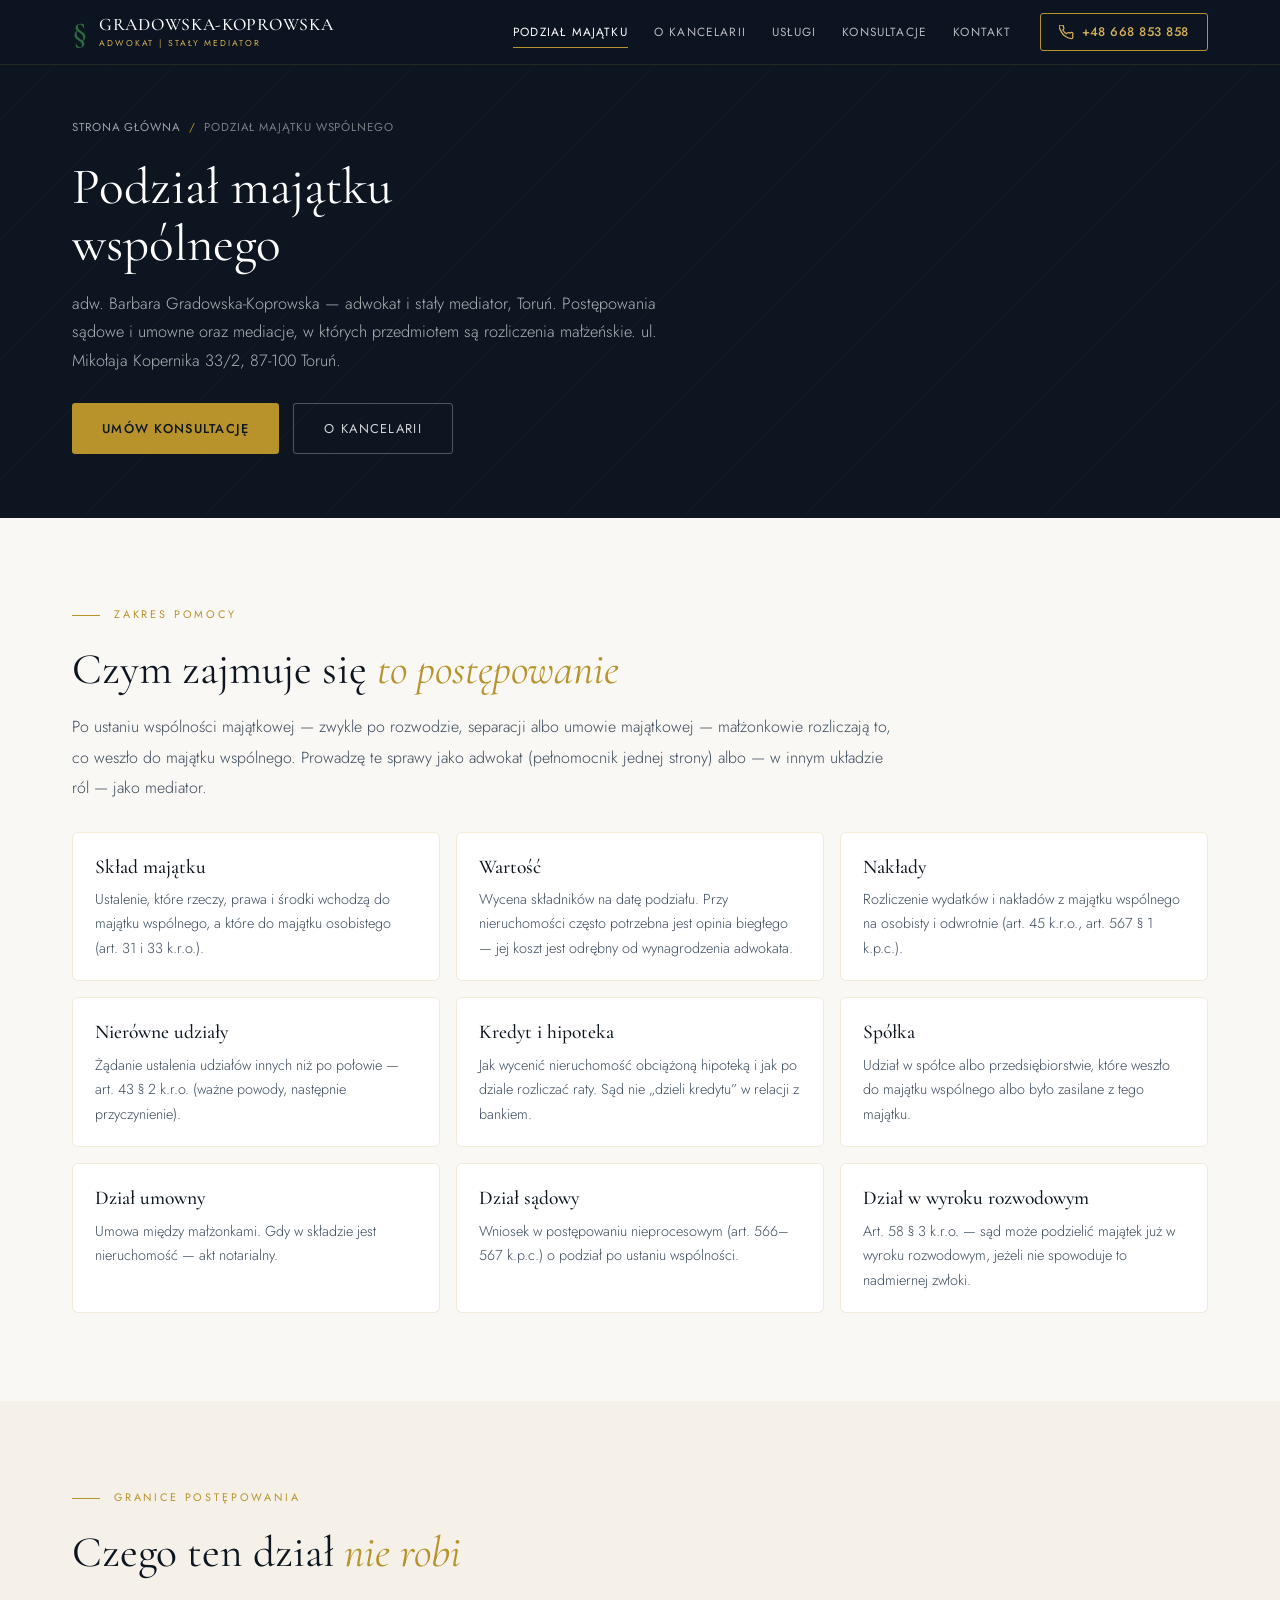
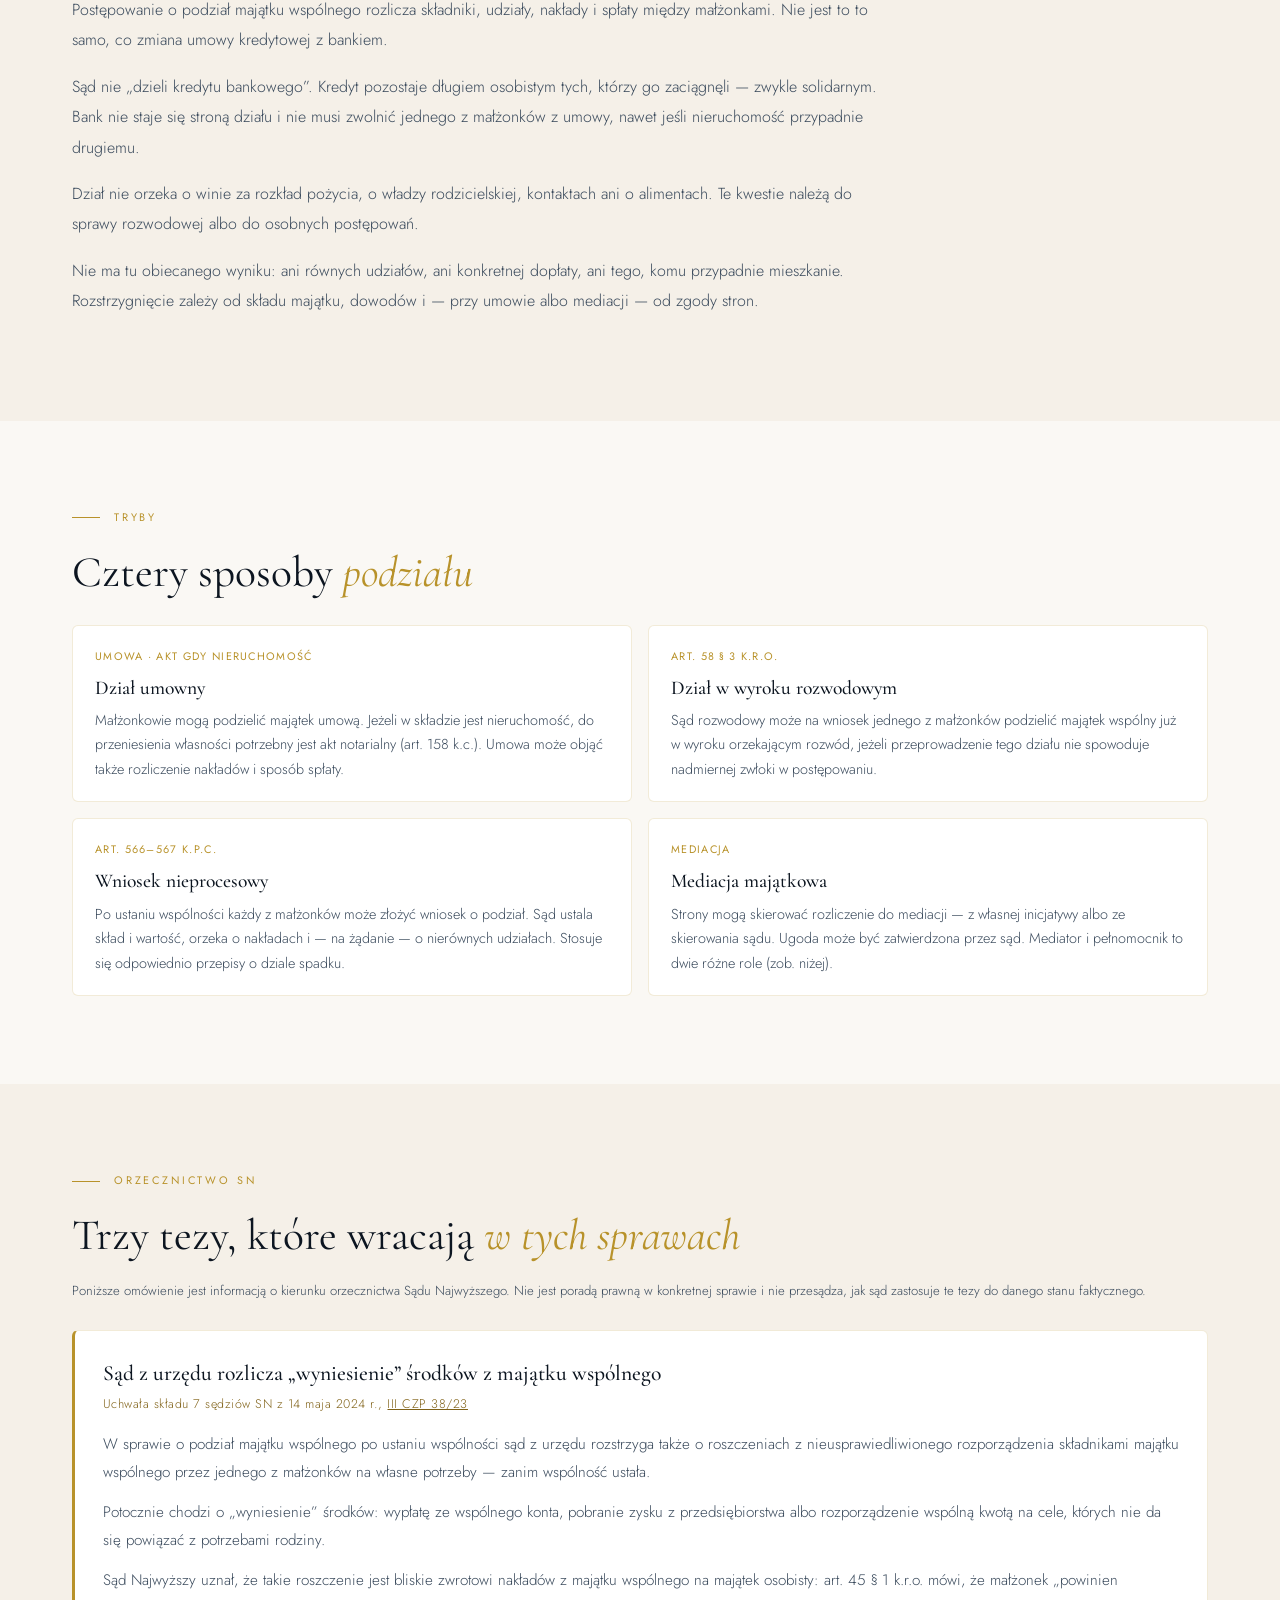
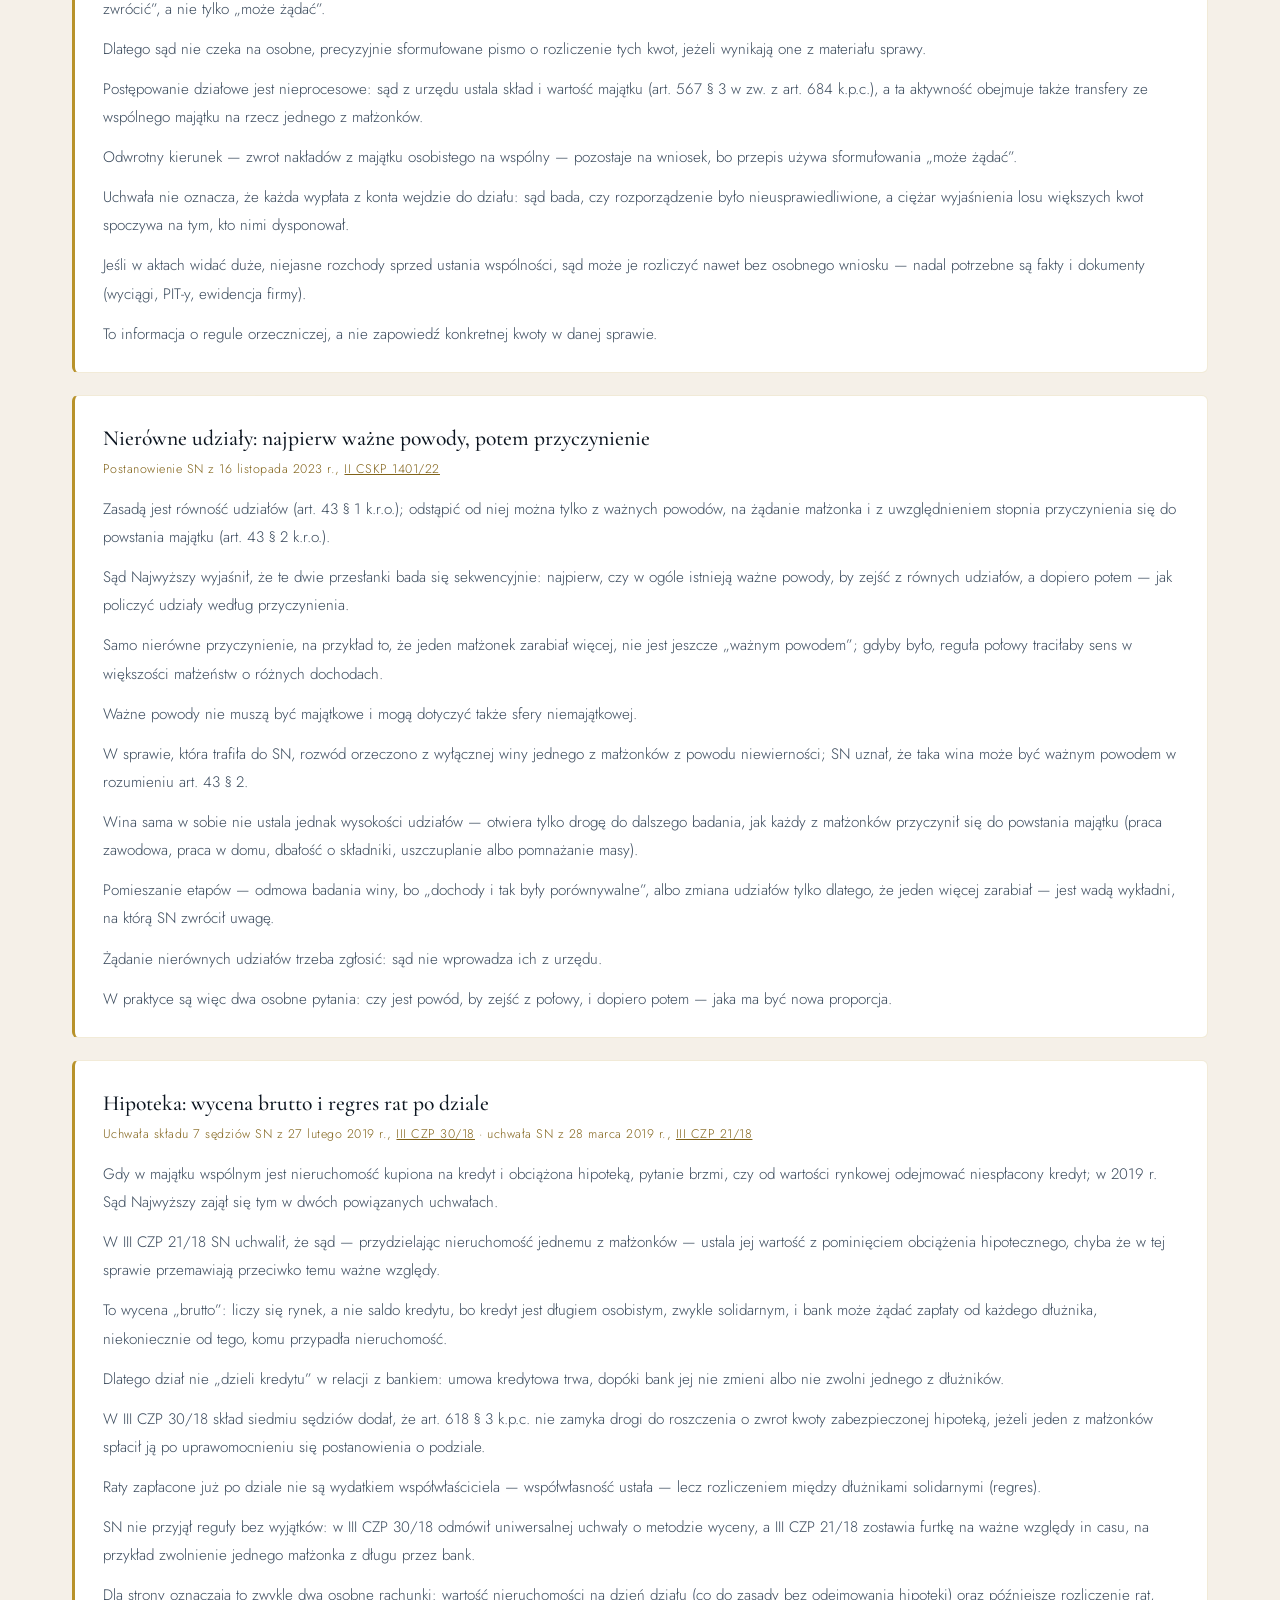
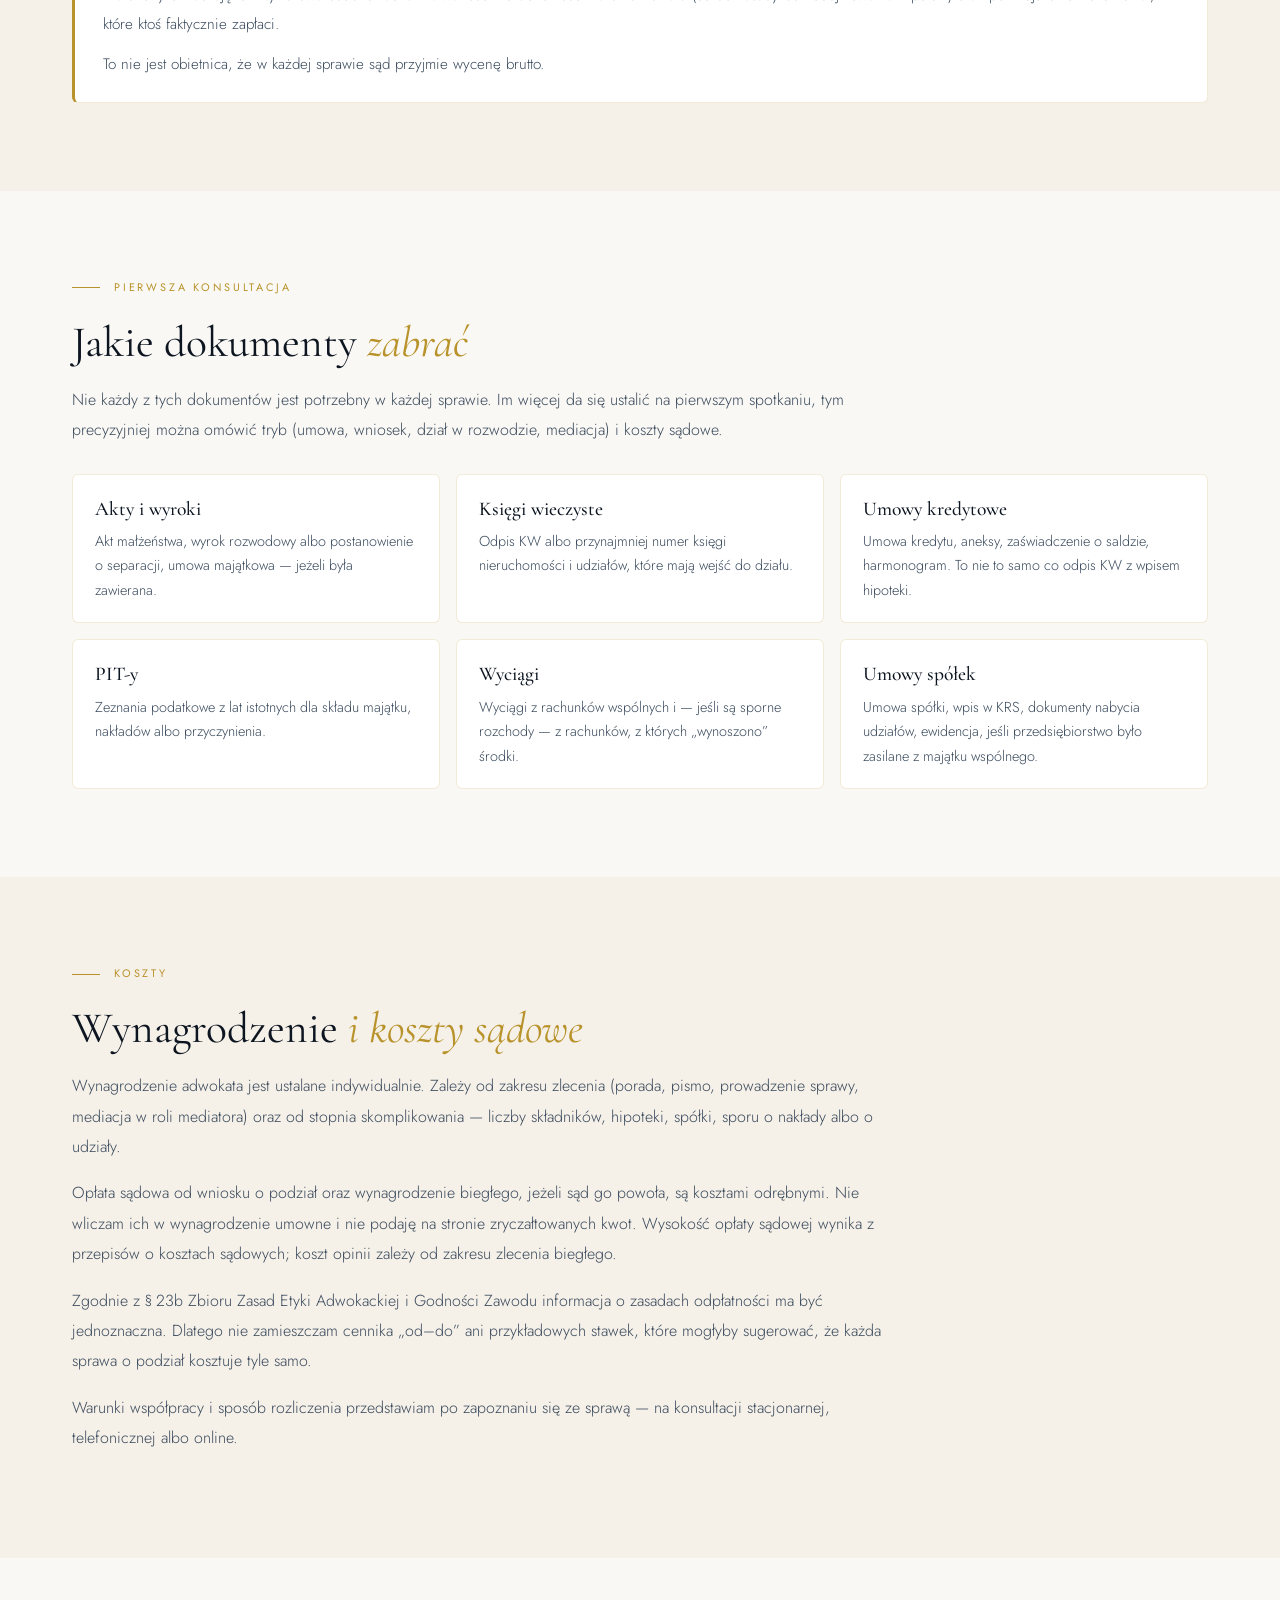
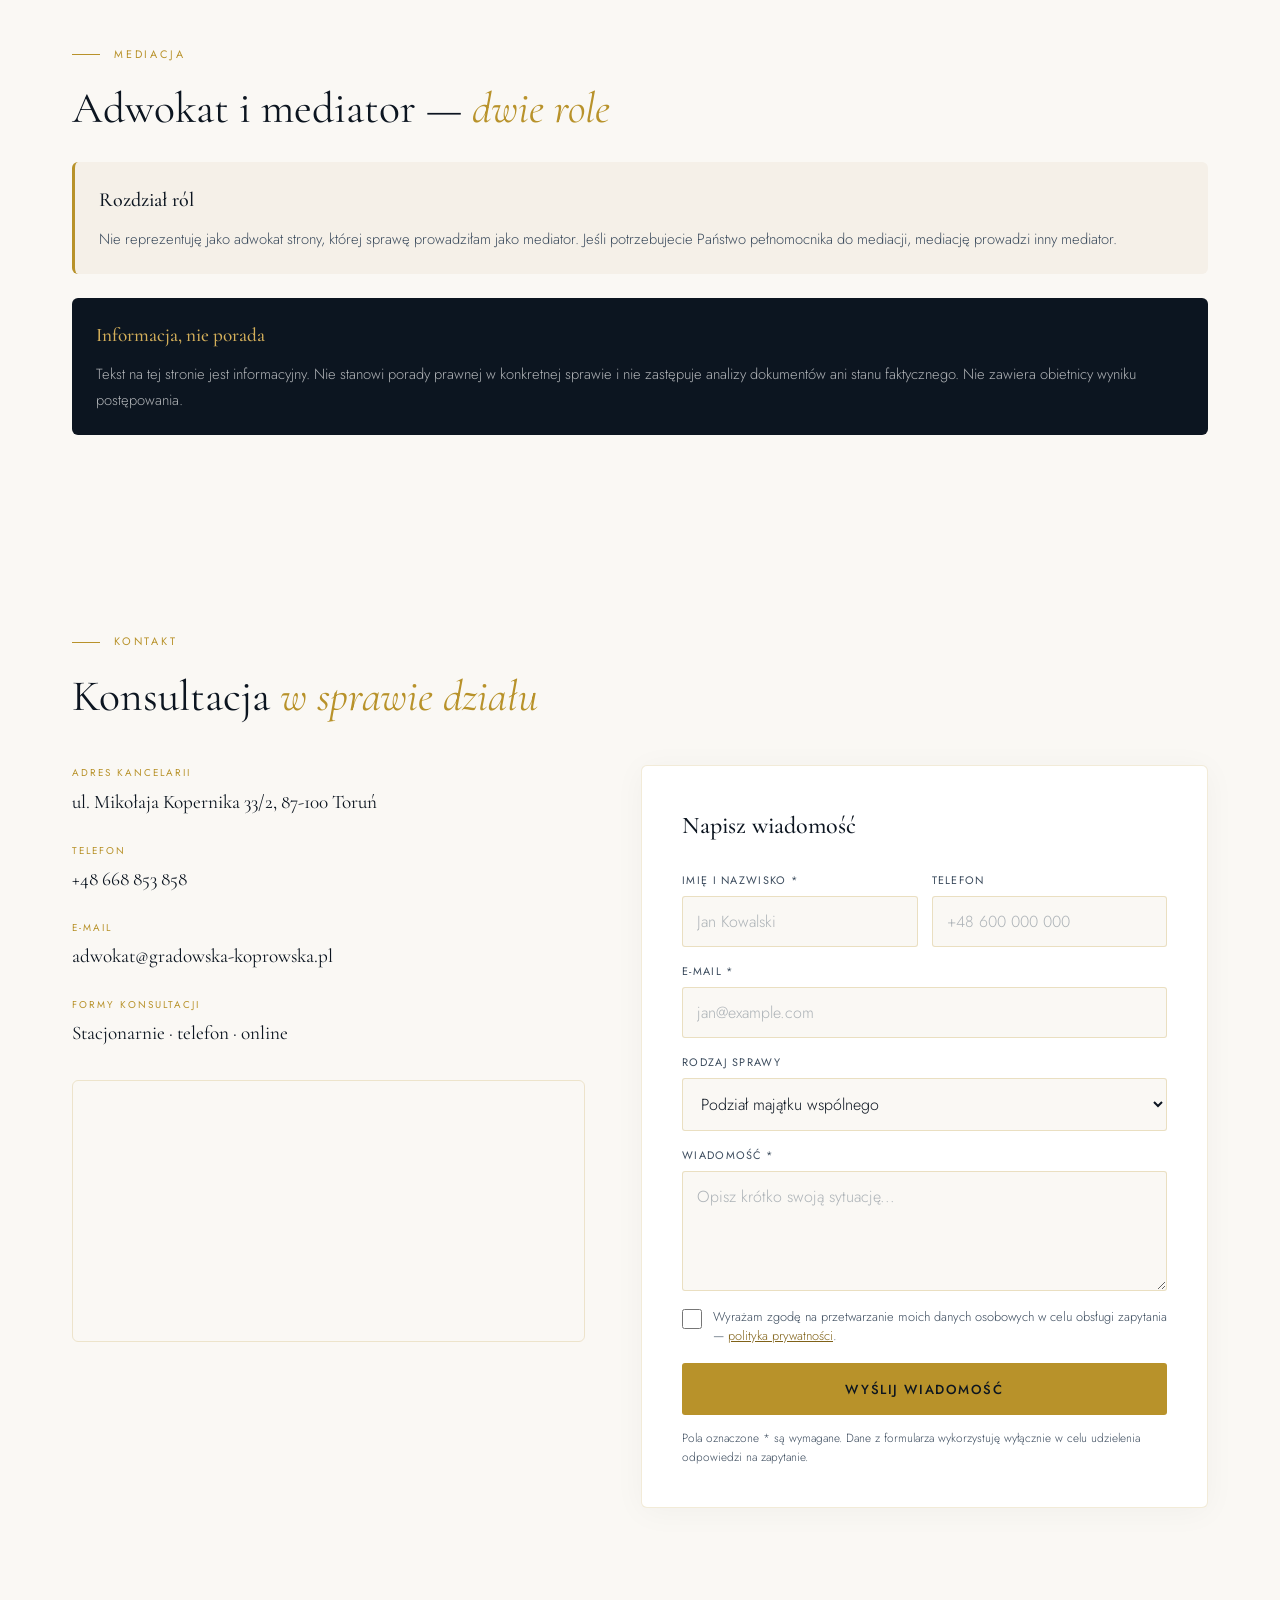
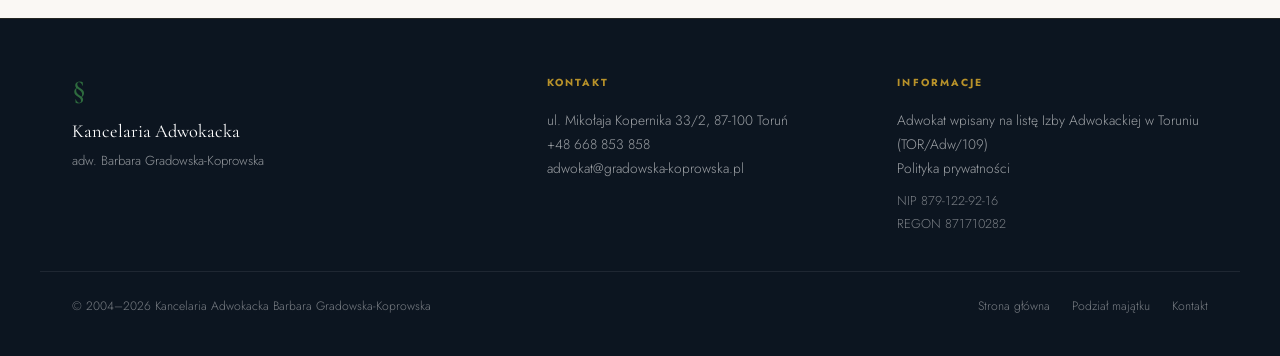
==== commit 3a346591: "Merge pull request #2 from Alamator/cursor/podzial-majatku-preview-a1f0 Preview v2: podział majątku " ====
--- a/podzial-majatku.html
+++ b/podzial-majatku.html
@@ -5,7 +5,7 @@
   <meta name="viewport" content="width=device-width, initial-scale=1.0" />
 
   <title>Adwokat — podział majątku wspólnego · Toruń · adw. Barbara Gradowska-Koprowska</title>
-  <meta name="description" content="Podział majątku wspólnego w Toruniu — dział umowny, sądowy i w wyroku rozwodowym oraz mediacje majątkowe. adw. Barbara Gradowska-Koprowska, adwokat od 2004 r., stały mediator przy Prezesie SO w Toruniu. ul. Mikołaja Kopernika 33/2, 87-100 Toruń. Tekst informacyjny." />
+  <meta name="description" content="Podział majątku wspólnego w Toruniu — dział umowny, sądowy i w wyroku rozwodowym oraz mediacje majątkowe. adw. Barbara Gradowska-Koprowska, adwokat od 2004 r., stały mediator przy Prezesie SO w Toruniu. ul. Mikołaja Kopernika 33/2, 87-100 Toruń." />
   <link rel="canonical" href="https://gradowska-koprowska.pl/podzial-majatku.html" />
 
   <meta property="og:type" content="website" />
@@ -13,14 +13,14 @@
   <meta property="og:url" content="https://gradowska-koprowska.pl/podzial-majatku.html" />
   <meta property="og:site_name" content="Kancelaria Adwokacka Barbara Gradowska-Koprowska" />
   <meta property="og:title" content="Adwokat — podział majątku wspólnego · Toruń · adw. Barbara Gradowska-Koprowska" />
-  <meta property="og:description" content="Dział umowny, sądowy i w wyroku rozwodowym oraz mediacje majątkowe. adw. Barbara Gradowska-Koprowska, Toruń. ul. Mikołaja Kopernika 33/2, 87-100 Toruń." />
+  <meta property="og:description" content="Dział umowny, sądowy i w wyroku rozwodowym oraz mediacje majątkowe. adw. Barbara Gradowska-Koprowska, Toruń, ul. Mikołaja Kopernika 33/2, 87-100." />
   <meta property="og:image" content="https://gradowska-koprowska.pl/assets/foto-og.jpg" />
   <meta property="og:image:width" content="1200" />
   <meta property="og:image:height" content="630" />
 
   <meta name="twitter:card" content="summary_large_image" />
-  <meta name="twitter:title" content="Adwokat — podział majątku wspólnego · Toruń" />
-  <meta name="twitter:description" content="adw. Barbara Gradowska-Koprowska. Dział umowny, sądowy, w wyroku rozwodowym, mediacja. ul. Mikołaja Kopernika 33/2, 87-100 Toruń." />
+  <meta name="twitter:title" content="Adwokat — podział majątku wspólnego · Toruń · adw. Barbara Gradowska-Koprowska" />
+  <meta name="twitter:description" content="Podział majątku wspólnego i mediacje majątkowe. adw. Barbara Gradowska-Koprowska, Toruń." />
   <meta name="twitter:image" content="https://gradowska-koprowska.pl/assets/foto-og.jpg" />
 
   <meta name="theme-color" content="#0c1520" />
@@ -50,15 +50,31 @@
           "addressCountry": "PL"
         },
         "areaServed": { "@type": "City", "name": "Toruń" },
-        "employee": { "@id": "https://gradowska-koprowska.pl/#adwokat" }
+        "hasOfferCatalog": {
+          "@type": "OfferCatalog",
+          "name": "Podział majątku wspólnego",
+          "itemListElement": [
+            { "@type": "Offer", "itemOffered": { "@type": "Service", "name": "Podział majątku wspólnego", "url": "https://gradowska-koprowska.pl/podzial-majatku.html" } },
+            { "@type": "Offer", "itemOffered": { "@type": "Service", "name": "Mediacje majątkowe" } }
+          ]
+        }
       },
       {
         "@type": "Attorney",
-        "@id": "https://gradowska-koprowska.pl/#adwokat",
+        "@id": "https://gradowska-koprowska.pl/#osoba",
         "name": "Barbara Gradowska-Koprowska",
         "honorificPrefix": "adw.",
         "jobTitle": "Adwokat, stały mediator",
-        "worksFor": { "@id": "https://gradowska-koprowska.pl/#kancelaria" },
+        "url": "https://gradowska-koprowska.pl/",
+        "telephone": "+48668853858",
+        "email": "adwokat@gradowska-koprowska.pl",
+        "address": {
+          "@type": "PostalAddress",
+          "streetAddress": "ul. Mikołaja Kopernika 33/2",
+          "addressLocality": "Toruń",
+          "postalCode": "87-100",
+          "addressCountry": "PL"
+        },
         "memberOf": {
           "@type": "Organization",
           "name": "Okręgowa Rada Adwokacka w Toruniu"
@@ -66,33 +82,10 @@
       },
       {
         "@type": "WebPage",
-        "@id": "https://gradowska-koprowska.pl/podzial-majatku.html",
+        "name": "Podział majątku wspólnego",
         "url": "https://gradowska-koprowska.pl/podzial-majatku.html",
-        "name": "Podział majątku wspólnego",
-        "description": "Informacja o postępowaniu o podział majątku wspólnego — tryby, zakres i wybrane tezy orzecznictwa SN. Nie stanowi porady w konkretnej sprawie.",
         "isPartOf": { "@id": "https://gradowska-koprowska.pl/#kancelaria" },
-        "about": {
-          "@type": "Service",
-          "name": "Podział majątku wspólnego",
-          "provider": { "@id": "https://gradowska-koprowska.pl/#adwokat" }
-        }
-      },
-      {
-        "@type": "BreadcrumbList",
-        "itemListElement": [
-          {
-            "@type": "ListItem",
-            "position": 1,
-            "name": "Strona główna",
-            "item": "https://gradowska-koprowska.pl/"
-          },
-          {
-            "@type": "ListItem",
-            "position": 2,
-            "name": "Podział majątku wspólnego",
-            "item": "https://gradowska-koprowska.pl/podzial-majatku.html"
-          }
-        ]
+        "about": "Podział majątku wspólnego — dział umowny, dział sądowy, dział w wyroku rozwodowym, mediacja."
       }
     ]
   }
@@ -127,7 +120,7 @@
       </div>
     </div>
     <div class="mobile-nav" id="mobileNav">
-      <a href="podzial-majatku.html" data-close aria-current="page">Podział majątku</a>
+      <a href="podzial-majatku.html" data-close>Podział majątku</a>
       <a href="index.html#o-kancelarii" data-close>O Kancelarii</a>
       <a href="index.html#uslugi" data-close>Usługi</a>
       <a href="index.html#konsultacje" data-close>Konsultacje</a>
@@ -141,184 +134,244 @@
 
   <section class="page-hero">
     <div class="section-inner">
-      <p class="section-label reveal">Adwokat i stały mediator · Toruń</p>
-      <h1 class="reveal">Podział majątku wspólnego</h1>
-      <p class="page-lead reveal reveal-delay-1">Prowadzę postępowania o podział majątku wspólnego — sądowe i umowne — oraz mediacje, w których przedmiotem są rozliczenia małżeńskie. adw. Barbara Gradowska-Koprowska, Kancelaria Adwokacka, ul. Mikołaja Kopernika 33/2, 87-100 Toruń.</p>
-      <p class="page-meta reveal reveal-delay-2"><strong>Wpis na listę adwokatów od 2004 r.</strong> Mediator od 2015 r. Stały mediator przy Prezesie Sądu Okręgowego w Toruniu (sprawy cywilne, rodzinne i gospodarcze).</p>
-    </div>
-  </section>
-
-  <section class="page-section" id="zakres">
-    <div class="section-inner">
-      <p class="section-label reveal">Zakres</p>
-      <h2 class="section-heading reveal">Czego dotyczy <em>pomoc</em></h2>
+      <nav class="crumb" aria-label="Ścieżka">
+        <a href="index.html">Strona główna</a>
+        <span aria-hidden="true">/</span>
+        <span>Podział majątku wspólnego</span>
+      </nav>
+      <h1>Podział majątku wspólnego</h1>
+      <p class="lede">adw. Barbara Gradowska-Koprowska — adwokat i stały mediator, Toruń. Postępowania sądowe i umowne oraz mediacje, w których przedmiotem są rozliczenia małżeńskie. ul. Mikołaja Kopernika 33/2, 87-100 Toruń.</p>
+      <div class="hero-actions">
+        <a href="#kontakt" class="btn-primary">Umów konsultację</a>
+        <a href="index.html#o-kancelarii" class="btn-ghost">O kancelarii</a>
+      </div>
+    </div>
+  </section>
+
+  <!-- 1. Zakres pomocy -->
+  <section class="article paper" id="zakres">
+    <div class="section-inner">
+      <p class="section-label reveal">Zakres pomocy</p>
+      <h2 class="section-heading reveal reveal-delay-1">Czym zajmuje się <em>to postępowanie</em></h2>
       <div class="prose reveal">
-        <p>W sprawie o podział majątku wspólnego ustala się, <strong>co wchodzi w skład masy</strong> podlegającej działowi, <strong>jaka jest wartość</strong> poszczególnych składników oraz <strong>jak rozliczyć</strong> nakłady, wydatki i inne świadczenia między majątkiem wspólnym a majątkami osobistymi. Osobnym żądaniem może być ustalenie <strong>nierównych udziałów</strong> (art. 43 k.r.o.).</p>
+        <p>Po ustaniu wspólności majątkowej — zwykle po rozwodzie, separacji albo umowie majątkowej — małżonkowie rozliczają to, co weszło do majątku wspólnego. Prowadzę te sprawy jako adwokat (pełnomocnik jednej strony) albo — w innym układzie ról — jako mediator.</p>
       </div>
       <div class="scope-grid">
-        <article class="card-item reveal">
-          <h3>Skład i wartość</h3>
-          <p>Nieruchomości, ruchomości, środki na rachunkach, wierzytelności, udziały i akcje — o ile należą do majątku wspólnego. Wartość ustala się na chwilę działu, zwykle według cen rynkowych.</p>
+        <div class="scope-item reveal">
+          <h3>Skład majątku</h3>
+          <p>Ustalenie, które rzeczy, prawa i środki wchodzą do majątku wspólnego, a które do majątku osobistego (art.&nbsp;31 i&nbsp;33 k.r.o.).</p>
+        </div>
+        <div class="scope-item reveal reveal-delay-1">
+          <h3>Wartość</h3>
+          <p>Wycena składników na datę podziału. Przy nieruchomości często potrzebna jest opinia biegłego — jej koszt jest odrębny od wynagrodzenia adwokata.</p>
+        </div>
+        <div class="scope-item reveal reveal-delay-2">
+          <h3>Nakłady</h3>
+          <p>Rozliczenie wydatków i nakładów z majątku wspólnego na osobisty i odwrotnie (art.&nbsp;45 k.r.o., art.&nbsp;567&nbsp;§&nbsp;1 k.p.c.).</p>
+        </div>
+        <div class="scope-item reveal">
+          <h3>Nierówne udziały</h3>
+          <p>Żądanie ustalenia udziałów innych niż po połowie — art.&nbsp;43&nbsp;§&nbsp;2 k.r.o. (ważne powody, następnie przyczynienie).</p>
+        </div>
+        <div class="scope-item reveal reveal-delay-1">
+          <h3>Kredyt i hipoteka</h3>
+          <p>Jak wycenić nieruchomość obciążoną hipoteką i jak po dziale rozliczać raty. Sąd nie „dzieli kredytu” w relacji z bankiem.</p>
+        </div>
+        <div class="scope-item reveal reveal-delay-2">
+          <h3>Spółka</h3>
+          <p>Udział w spółce albo przedsiębiorstwie, które weszło do majątku wspólnego albo było zasilane z tego majątku.</p>
+        </div>
+        <div class="scope-item reveal">
+          <h3>Dział umowny</h3>
+          <p>Umowa między małżonkami. Gdy w składzie jest nieruchomość — akt notarialny.</p>
+        </div>
+        <div class="scope-item reveal reveal-delay-1">
+          <h3>Dział sądowy</h3>
+          <p>Wniosek w postępowaniu nieprocesowym (art.&nbsp;566–567 k.p.c.) o podział po ustaniu wspólności.</p>
+        </div>
+        <div class="scope-item reveal reveal-delay-2">
+          <h3>Dział w wyroku rozwodowym</h3>
+          <p>Art.&nbsp;58&nbsp;§&nbsp;3 k.r.o. — sąd może podzielić majątek już w wyroku rozwodowym, jeżeli nie spowoduje to nadmiernej zwłoki.</p>
+        </div>
+      </div>
+    </div>
+  </section>
+
+  <!-- 2. Czego NIE robi -->
+  <section class="article alt" id="ograniczenia">
+    <div class="section-inner">
+      <p class="section-label reveal">Granice postępowania</p>
+      <h2 class="section-heading reveal reveal-delay-1">Czego ten dział <em>nie robi</em></h2>
+      <div class="prose">
+        <p class="reveal">Postępowanie o podział majątku wspólnego rozlicza składniki, udziały, nakłady i spłaty między małżonkami. Nie jest to to samo, co zmiana umowy kredytowej z bankiem.</p>
+        <p class="reveal">Sąd nie „dzieli kredytu bankowego”. Kredyt pozostaje długiem osobistym tych, którzy go zaciągnęli — zwykle solidarnym. Bank nie staje się stroną działu i nie musi zwolnić jednego z małżonków z umowy, nawet jeśli nieruchomość przypadnie drugiemu.</p>
+        <p class="reveal">Dział nie orzeka o winie za rozkład pożycia, o władzy rodzicielskiej, kontaktach ani o alimentach. Te kwestie należą do sprawy rozwodowej albo do osobnych postępowań.</p>
+        <p class="reveal">Nie ma tu obiecanego wyniku: ani równych udziałów, ani konkretnej dopłaty, ani tego, komu przypadnie mieszkanie. Rozstrzygnięcie zależy od składu majątku, dowodów i — przy umowie albo mediacji — od zgody stron.</p>
+      </div>
+    </div>
+  </section>
+
+  <!-- 3. Cztery tryby -->
+  <section class="article paper" id="tryby">
+    <div class="section-inner">
+      <p class="section-label reveal">Tryby</p>
+      <h2 class="section-heading reveal reveal-delay-1">Cztery sposoby <em>podziału</em></h2>
+      <div class="mode-grid">
+        <div class="mode-card reveal">
+          <span class="provision">Umowa · akt gdy nieruchomość</span>
+          <h3>Dział umowny</h3>
+          <p>Małżonkowie mogą podzielić majątek umową. Jeżeli w składzie jest nieruchomość, do przeniesienia własności potrzebny jest akt notarialny (art.&nbsp;158 k.c.). Umowa może objąć także rozliczenie nakładów i sposób spłaty.</p>
+        </div>
+        <div class="mode-card reveal reveal-delay-1">
+          <span class="provision">Art. 58 § 3 k.r.o.</span>
+          <h3>Dział w wyroku rozwodowym</h3>
+          <p>Sąd rozwodowy może na wniosek jednego z małżonków podzielić majątek wspólny już w wyroku orzekającym rozwód, jeżeli przeprowadzenie tego działu nie spowoduje nadmiernej zwłoki w postępowaniu.</p>
+        </div>
+        <div class="mode-card reveal reveal-delay-2">
+          <span class="provision">Art. 566–567 k.p.c.</span>
+          <h3>Wniosek nieprocesowy</h3>
+          <p>Po ustaniu wspólności każdy z małżonków może złożyć wniosek o podział. Sąd ustala skład i wartość, orzeka o nakładach i — na żądanie — o nierównych udziałach. Stosuje się odpowiednio przepisy o dziale spadku.</p>
+        </div>
+        <div class="mode-card reveal">
+          <span class="provision">Mediacja</span>
+          <h3>Mediacja majątkowa</h3>
+          <p>Strony mogą skierować rozliczenie do mediacji — z własnej inicjatywy albo ze skierowania sądu. Ugoda może być zatwierdzona przez sąd. Mediator i pełnomocnik to dwie różne role (zob. niżej).</p>
+        </div>
+      </div>
+    </div>
+  </section>
+
+  <!-- 4. Orzecznictwo -->
+  <section class="article alt" id="orzecznictwo">
+    <div class="section-inner">
+      <p class="section-label reveal">Orzecznictwo SN</p>
+      <h2 class="section-heading reveal reveal-delay-1">Trzy tezy, które wracają <em>w tych sprawach</em></h2>
+      <p class="info-note reveal">Poniższe omówienie jest informacją o kierunku orzecznictwa Sądu Najwyższego. Nie jest poradą prawną w konkretnej sprawie i nie przesądza, jak sąd zastosuje te tezy do danego stanu faktycznego.</p>
+
+      <div class="thesis-list">
+        <article class="thesis reveal">
+          <h3>Sąd z urzędu rozlicza „wyniesienie” środków z majątku wspólnego</h3>
+          <p class="sygn">Uchwała składu 7 sędziów SN z 14 maja 2024 r., <a href="https://www.sn.pl/sites/orzecznictwo/OrzeczeniaHTML/iii%20czp%2038-23.docx.html" target="_blank" rel="noopener">III CZP 38/23</a></p>
+          <p>W sprawie o podział majątku wspólnego po ustaniu wspólności sąd z urzędu rozstrzyga także o roszczeniach z nieusprawiedliwionego rozporządzenia składnikami majątku wspólnego przez jednego z małżonków na własne potrzeby — zanim wspólność ustała.</p>
+          <p>Potocznie chodzi o „wyniesienie” środków: wypłatę ze wspólnego konta, pobranie zysku z przedsiębiorstwa albo rozporządzenie wspólną kwotą na cele, których nie da się powiązać z potrzebami rodziny.</p>
+          <p>Sąd Najwyższy uznał, że takie roszczenie jest bliskie zwrotowi nakładów z majątku wspólnego na majątek osobisty: art.&nbsp;45&nbsp;§&nbsp;1 k.r.o. mówi, że małżonek „powinien zwrócić”, a nie tylko „może żądać”.</p>
+          <p>Dlatego sąd nie czeka na osobne, precyzyjnie sformułowane pismo o rozliczenie tych kwot, jeżeli wynikają one z materiału sprawy.</p>
+          <p>Postępowanie działowe jest nieprocesowe: sąd z urzędu ustala skład i wartość majątku (art.&nbsp;567&nbsp;§&nbsp;3 w zw. z art.&nbsp;684 k.p.c.), a ta aktywność obejmuje także transfery ze wspólnego majątku na rzecz jednego z małżonków.</p>
+          <p>Odwrotny kierunek — zwrot nakładów z majątku osobistego na wspólny — pozostaje na wniosek, bo przepis używa sformułowania „może żądać”.</p>
+          <p>Uchwała nie oznacza, że każda wypłata z konta wejdzie do działu: sąd bada, czy rozporządzenie było nieusprawiedliwione, a ciężar wyjaśnienia losu większych kwot spoczywa na tym, kto nimi dysponował.</p>
+          <p>Jeśli w aktach widać duże, niejasne rozchody sprzed ustania wspólności, sąd może je rozliczyć nawet bez osobnego wniosku — nadal potrzebne są fakty i dokumenty (wyciągi, PIT-y, ewidencja firmy).</p>
+          <p>To informacja o regule orzeczniczej, a nie zapowiedź konkretnej kwoty w danej sprawie.</p>
         </article>
-        <article class="card-item reveal reveal-delay-1">
-          <h3>Nakłady i rozliczenia</h3>
-          <p>Wydatki i nakłady z majątku wspólnego na majątek osobisty (i odwrotnie), a także rozliczenie rozporządzeń składnikami wspólnymi na własne potrzeby jednego z małżonków.</p>
+
+        <article class="thesis reveal">
+          <h3>Nierówne udziały: najpierw ważne powody, potem przyczynienie</h3>
+          <p class="sygn">Postanowienie SN z 16 listopada 2023 r., <a href="https://www.sn.pl/aktualnosci/SitePages/Komunikaty_o_sprawach.aspx?ItemSID=631-b6b3e804-2752-4c7d-bcb4-7586782a1315&amp;ListName=Komunikaty_o_sprawach" target="_blank" rel="noopener">II CSKP 1401/22</a></p>
+          <p>Zasadą jest równość udziałów (art.&nbsp;43&nbsp;§&nbsp;1 k.r.o.); odstąpić od niej można tylko z ważnych powodów, na żądanie małżonka i z uwzględnieniem stopnia przyczynienia się do powstania majątku (art.&nbsp;43&nbsp;§&nbsp;2 k.r.o.).</p>
+          <p>Sąd Najwyższy wyjaśnił, że te dwie przesłanki bada się sekwencyjnie: najpierw, czy w ogóle istnieją ważne powody, by zejść z równych udziałów, a dopiero potem — jak policzyć udziały według przyczynienia.</p>
+          <p>Samo nierówne przyczynienie, na przykład to, że jeden małżonek zarabiał więcej, nie jest jeszcze „ważnym powodem”; gdyby było, reguła połowy traciłaby sens w większości małżeństw o różnych dochodach.</p>
+          <p>Ważne powody nie muszą być majątkowe i mogą dotyczyć także sfery niemajątkowej.</p>
+          <p>W sprawie, która trafiła do SN, rozwód orzeczono z wyłącznej winy jednego z małżonków z powodu niewierności; SN uznał, że taka wina może być ważnym powodem w rozumieniu art.&nbsp;43&nbsp;§&nbsp;2.</p>
+          <p>Wina sama w sobie nie ustala jednak wysokości udziałów — otwiera tylko drogę do dalszego badania, jak każdy z małżonków przyczynił się do powstania majątku (praca zawodowa, praca w domu, dbałość o składniki, uszczuplanie albo pomnażanie masy).</p>
+          <p>Pomieszanie etapów — odmowa badania winy, bo „dochody i tak były porównywalne”, albo zmiana udziałów tylko dlatego, że jeden więcej zarabiał — jest wadą wykładni, na którą SN zwrócił uwagę.</p>
+          <p>Żądanie nierównych udziałów trzeba zgłosić: sąd nie wprowadza ich z urzędu.</p>
+          <p>W praktyce są więc dwa osobne pytania: czy jest powód, by zejść z połowy, i dopiero potem — jaka ma być nowa proporcja.</p>
         </article>
-        <article class="card-item reveal">
-          <h3>Nierówne udziały</h3>
-          <p>Zasada to równe udziały. Odstępstwo wymaga ważnych powodów, a następnie oceny stopnia przyczynienia się do powstania majątku — sekwencyjnie, na żądanie małżonka.</p>
+
+        <article class="thesis reveal">
+          <h3>Hipoteka: wycena brutto i regres rat po dziale</h3>
+          <p class="sygn">Uchwała składu 7 sędziów SN z 27 lutego 2019 r., <a href="https://www.sn.pl/orzecznictwo/SitePages/Najnowsze_orzeczenia.aspx?ItemSID=1094-16544171-be1b-4089-b74b-413997467af2&amp;ListName=Zagadnienia_prawne" target="_blank" rel="noopener">III CZP 30/18</a> · uchwała SN z 28 marca 2019 r., <a href="https://www.sn.pl/sites/orzecznictwo/orzeczenia3/iii%20czp%2021-18.pdf" target="_blank" rel="noopener">III CZP 21/18</a></p>
+          <p>Gdy w majątku wspólnym jest nieruchomość kupiona na kredyt i obciążona hipoteką, pytanie brzmi, czy od wartości rynkowej odejmować niespłacony kredyt; w 2019 r. Sąd Najwyższy zajął się tym w dwóch powiązanych uchwałach.</p>
+          <p>W III CZP 21/18 SN uchwalił, że sąd — przydzielając nieruchomość jednemu z małżonków — ustala jej wartość z pominięciem obciążenia hipotecznego, chyba że w tej sprawie przemawiają przeciwko temu ważne względy.</p>
+          <p>To wycena „brutto”: liczy się rynek, a nie saldo kredytu, bo kredyt jest długiem osobistym, zwykle solidarnym, i bank może żądać zapłaty od każdego dłużnika, niekoniecznie od tego, komu przypadła nieruchomość.</p>
+          <p>Dlatego dział nie „dzieli kredytu” w relacji z bankiem: umowa kredytowa trwa, dopóki bank jej nie zmieni albo nie zwolni jednego z dłużników.</p>
+          <p>W III CZP 30/18 skład siedmiu sędziów dodał, że art.&nbsp;618&nbsp;§&nbsp;3 k.p.c. nie zamyka drogi do roszczenia o zwrot kwoty zabezpieczonej hipoteką, jeżeli jeden z małżonków spłacił ją po uprawomocnieniu się postanowienia o podziale.</p>
+          <p>Raty zapłacone już po dziale nie są wydatkiem współwłaściciela — współwłasność ustała — lecz rozliczeniem między dłużnikami solidarnymi (regres).</p>
+          <p>SN nie przyjął reguły bez wyjątków: w III CZP 30/18 odmówił uniwersalnej uchwały o metodzie wyceny, a III CZP 21/18 zostawia furtkę na ważne względy in casu, na przykład zwolnienie jednego małżonka z długu przez bank.</p>
+          <p>Dla strony oznaczają to zwykle dwa osobne rachunki: wartość nieruchomości na dzień działu (co do zasady bez odejmowania hipoteki) oraz późniejsze rozliczenie rat, które ktoś faktycznie zapłaci.</p>
+          <p>To nie jest obietnica, że w każdej sprawie sąd przyjmie wycenę brutto.</p>
         </article>
-        <article class="card-item reveal reveal-delay-1">
-          <h3>Kredyt i hipoteka</h3>
-          <p>Hipoteka zabezpiecza wierzytelność; sama w sobie nie jest „połowionym” składnikiem. Dział nie zmienia automatycznie tego, kto jest dłużnikiem banku.</p>
-        </article>
-        <article class="card-item reveal">
-          <h3>Spółka</h3>
-          <p>Udziały, wkłady i związane z nimi rozliczenia — gdy należą do majątku wspólnego albo gdy z majątku wspólnego finansowano nabycie albo działalność. Wymaga dokumentów spółki.</p>
-        </article>
-        <article class="card-item reveal reveal-delay-1">
-          <h3>Trzy drogi działu</h3>
-          <p>Dział umowny, dział sądowy (wniosek nieprocesowy) oraz dział w wyroku rozwodowym — jeśli nie spowoduje nadmiernej zwłoki. Czwarty tryb to mediacja.</p>
-        </article>
-      </div>
-    </div>
-  </section>
-
-  <section class="page-section alt" id="nie-obejmuje">
-    <div class="section-inner">
-      <p class="section-label reveal">Granice postępowania</p>
-      <h2 class="section-heading reveal">Czego to postępowanie <em>nie robi</em></h2>
+      </div>
+    </div>
+  </section>
+
+  <!-- 5. Dokumenty -->
+  <section class="article paper" id="dokumenty">
+    <div class="section-inner">
+      <p class="section-label reveal">Pierwsza konsultacja</p>
+      <h2 class="section-heading reveal reveal-delay-1">Jakie dokumenty <em>zabrać</em></h2>
       <div class="prose reveal">
-        <p>Postępowanie o podział majątku wspólnego <strong>nie „dzieli kredytu bankowego”</strong> w stosunku do banku. Umowa kredytowa i status dłużnika osobistego pozostają między kredytobiorcami a bankiem, dopóki bank nie wyrazi zgody na zmianę albo dług nie zostanie spłacony. Sąd w dziale rozlicza skład i wartość masy oraz — w granicach kognicji — określone roszczenia między małżonkami.</p>
-        <p>Dział <strong>nie obiecuje wyniku</strong>: ani równego podziału „po połowie” w naturze, ani przyznania konkretnego składnika, ani przyjęcia nierównych udziałów. To zależy od składu masy, żądań, dowodów i — gdy wchodzi w grę art. 43 k.r.o. — od przesłanek ustawowych.</p>
-        <p>Dział nie zastępuje innych rozstrzygnięć z wyroku rozwodowego (władza rodzicielska, alimenty, kontakty), chyba że sąd — osobno — orzeka o podziale majątku w tym wyroku. Nie jest też postępowaniem karnym ani sprawą o zapłatę wobec osób trzecich.</p>
-      </div>
-      <div class="note-box reveal reveal-delay-1" style="margin-top: 24px;">
-        Poniższe omówienie orzecznictwa i trybów jest informacją o prawie. Nie jest poradą w konkretnej sprawie i nie zastępuje analizy dokumentów.
-      </div>
-    </div>
-  </section>
-
-  <section class="page-section" id="tryby">
-    <div class="section-inner">
-      <p class="section-label reveal">Tryby</p>
-      <h2 class="section-heading reveal">Cztery sposoby <em>działu</em></h2>
-      <div class="mode-grid">
-        <article class="card-item reveal">
-          <h3>Umowa</h3>
-          <p>Małżonkowie (albo byli małżonkowie) mogą podzielić majątek umową. Gdy w skład wchodzi nieruchomość, wymagany jest <strong>akt notarialny</strong>. Umowa może objąć także rozliczenia nakładów i spłat — w granicach, na które strony się zgodzą.</p>
-          <span class="law">Umowa stron · akt notarialny przy nieruchomości</span>
-        </article>
-        <article class="card-item reveal reveal-delay-1">
-          <h3>Dział w wyroku rozwodowym</h3>
-          <p>Sąd może w wyroku orzekającym rozwód przeprowadzić podział majątku wspólnego, <strong>jeżeli przeprowadzenie tego podziału nie spowoduje nadmiernej zwłoki</strong> w postępowaniu. To nie jest obowiązek sądu i nie każda sprawa rozwodowa kończy się działem w tym samym wyroku.</p>
-          <span class="law">art. 58 § 3 k.r.o.</span>
-        </article>
-        <article class="card-item reveal">
-          <h3>Wniosek nieprocesowy</h3>
-          <p>Po ustaniu wspólności majątkowej każdy z małżonków może żądać podziału majątku wspólnego. Sprawę rozpoznaje sąd w postępowaniu nieprocesowym. Sąd rozstrzyga m.in. o żądaniu nierównych udziałów oraz o rozliczeniu wydatków, nakładów i innych świadczeń.</p>
-          <span class="law">art. 566–567 k.p.c.</span>
-        </article>
-        <article class="card-item reveal reveal-delay-1">
-          <h3>Mediacja</h3>
-          <p>Strony mogą skierować spór do mediacji — z inicjatywy własnej albo na podstawie skierowania sądu. Ugoda mediacyjna może następnie zostać zatwierdzona przez sąd. Mediacja nie rozstrzyga sprawy za strony i nie zastępuje ich zgody.</p>
-          <span class="law">mediacja (w tym stały mediator przy Prezesie SO)</span>
-        </article>
-      </div>
-      <div class="conflict-box reveal">
-        <strong>Rozdział ról.</strong> Nie reprezentuję jako adwokat strony, której sprawę prowadziłam jako mediator. Jeśli potrzebujecie Państwo pełnomocnika do mediacji, mediację prowadzi inny mediator.
-      </div>
-    </div>
-  </section>
-
-  <section class="page-section alt" id="orzecznictwo">
-    <div class="section-inner">
-      <p class="section-label reveal">Orzecznictwo SN</p>
-      <h2 class="section-heading reveal">Trzy tezy — <em>językiem potocznym</em></h2>
-      <div class="prose reveal" style="margin-bottom: 28px;">
-        <p>Poniżej streszczenie wybranych wypowiedzi Sądu Najwyższego. To informacja o kierunku orzecznictwa, nie porada i nie zapowiedź rozstrzygnięcia w Państwa sprawie. Każda sprawa zależy od faktów i dowodów.</p>
-      </div>
-
-      <article class="thesis reveal">
-        <p class="sygnatura">Uchwała 7 sędziów SN · 14 maja 2024 r. · III CZP 38/23</p>
-        <h3>Sąd z urzędu rozlicza „wyniesienie” środków</h3>
-        <p>Gdy sąd dzieli majątek wspólny po ustaniu wspólności, nie ogranicza się wyłącznie do tego, co w dniu działu jeszcze „leży na stole”. W rozliczeniu mogą znaleźć się także roszczenia z tego, że jeden z małżonków przed ustaniem wspólności rozporządził składnikiem wspólnym na własne potrzeby — bez usprawiedliwienia; potocznie: „wyniesienie” pieniędzy z konta albo wydatkowanie wspólnych środków poza potrzebami rodziny. Sąd Najwyższy w składzie siedmiu sędziów uchwalił, że o takich roszczeniach sąd rozstrzyga <strong>z urzędu</strong> (art. 567 § 1 i 3 k.p.c. w zw. z art. 684 k.p.c.).</p>
-        <p>Nie trzeba składać osobnego pozwu o zwrot „wyniesionych” kwot, żeby sąd w ogóle zajął się tematem. „Z urzędu” nie znaczy jednak, że sąd sam odtwarza historię wszystkich przelewów: strony nadal przedstawiają fakty i dokumenty. Brak formalnego wniosku nie zamyka drogi do rozliczenia, jeżeli sprawa te okoliczności ujawnia. Nie każde wydanie pieniędzy jest „wyniesieniem” — wydatki na zwykłe potrzeby rodziny to co innego niż rozporządzenie wspólnym składnikiem na wyłączny użytek jednego z małżonków.</p>
-        <p>Teza nie obiecuje, że każda wypłata z konta zostanie doliczona jednemu z małżonków. Mówi tylko, w jakim trybie sąd działowy te rozliczenia przeprowadza. To informacja o regule prawnej, nie o wyniku konkretnej sprawy.</p>
-      </article>
-
-      <article class="thesis reveal">
-        <p class="sygnatura">Postanowienie SN · 16 listopada 2023 r. · II CSKP 1401/22</p>
-        <h3>Art. 43 k.r.o. bada się sekwencyjnie: najpierw ważne powody, potem przyczynienie</h3>
-        <p>Zasadą są równe udziały w majątku wspólnym (art. 43 § 1 k.r.o.). Odstępstwo z art. 43 § 2 wymaga dwóch kroków: najpierw ważnych powodów, potem — na żądanie małżonka — ustalenia udziałów według stopnia przyczynienia się do powstania majątku. Sąd Najwyższy uznał, że te przesłanki bada się <strong>sekwencyjnie</strong>, a nie miesza od razu w jedną ocenę: najpierw pytanie, czy w ogóle zejść z równości, i dopiero potem wielkość udziałów.</p>
-        <p>Ważne powody nie muszą być czysto majątkowe i mogą dotyczyć także sfery osobistej. Samym ważnym powodem nie może być wyłącznie to, że jeden małżonek „więcej zarabiał” albo „mniej włożył” — nierówne przyczynienie należy do drugiego etapu. Wina za rozkład pożycia, w tym rozwód z wyłącznej winy, <strong>może</strong> być ważnym powodem i otworzyć badanie przyczynienia, ale <strong>sama nie ustala udziałów</strong>: nie ma przeliczenia „wina = mniejszy udział”.</p>
-        <p>Jeżeli przyczynienie okaże się równe, udziały pozostają równe, nawet gdy ważne powody wcześniej stwierdzono. Żądanie nierównych udziałów trzeba zgłosić. To opis wykładni art. 43, nie prognoza wyniku w konkretnej sprawie.</p>
-      </article>
-
-      <article class="thesis reveal">
-        <p class="sygnatura">Uchwały SN z 2019 r. · III CZP 30/18 (27 lutego, 7 sędziów) oraz III CZP 21/18 (28 marca)</p>
-        <h3>Hipoteka: wycena brutto i regres rat po dziale</h3>
-        <p>Gdy w masie jest nieruchomość obciążona hipoteką na kredyt małżonków, pojawia się pytanie, czy od wartości odejmować saldo kredytu. Sąd Najwyższy w 2019 r. przyjął, że przy przyznawaniu nieruchomości jednemu z małżonków sąd <strong>ustala wartość z pominięciem obciążenia hipotecznego</strong> (wycena brutto), <strong>chyba że w tej sprawie przemawiają przeciwko temu ważne względy</strong>. Hipoteka zabezpiecza wierzytelność i nie jest samodzielnym składnikiem, który sąd automatycznie „połowuje” jak działkę; dług wobec banku zostaje między kredytobiorcami a bankiem.</p>
-        <p>Dział nie „dzieli kredytu” w stosunku do banku. Po prawomocnym postanowieniu o podziale małżonek, który dalej spłaca zobowiązanie zabezpieczone hipoteką, może dochodzić od drugiego zwrotu przypadającej na niego części: art. 618 § 3 k.p.c. <strong>nie zamyka</strong> tego regresu (III CZP 30/18; w tym samym kierunku III CZP 21/18).</p>
-        <p>W dziale sąd wycenia więc rzecz, co do zasady, bez odejmowania hipoteki, a późniejsze raty mogą iść osobnym roszczeniem — z zastrzeżeniem wyjątku „ważnych względów” (sytuacja stron, relacja długu do wartości). Z uchwał nie wynika, kto dostanie mieszkanie, ile wyniesie spłata ani czy bank zwolni jednego z dłużników. To informacja o rozdzieleniu wyceny i regresu, nie o wyniku konkretnej sprawy.</p>
-      </article>
-    </div>
-  </section>
-
-  <section class="page-section" id="dokumenty">
-    <div class="section-inner">
-      <p class="section-label reveal">Pierwsza konsultacja</p>
-      <h2 class="section-heading reveal">Jakie dokumenty <em>zabrać</em></h2>
-      <div class="prose reveal">
-        <p>Na pierwsze spotkanie — stacjonarnie, telefonicznie albo online — przydatne są odpisy i skany, niekoniecznie oryginały wszystkich akt. Im pełniejszy zestaw, tym łatwiej ustalić skład masy i brakujące pozycje. Brak któregoś dokumentu nie zamyka konsultacji.</p>
+        <p>Nie każdy z tych dokumentów jest potrzebny w każdej sprawie. Im więcej da się ustalić na pierwszym spotkaniu, tym precyzyjniej można omówić tryb (umowa, wniosek, dział w rozwodzie, mediacja) i koszty sądowe.</p>
       </div>
       <div class="doc-grid">
-        <article class="card-item reveal">
-          <h3>Akty i orzeczenia</h3>
-          <p>Akt małżeństwa, odpis wyroku rozwodowego (albo separacji), intercyza lub umowa majątkowa małżeńska, akty notarialne nabycia i darowizn.</p>
-        </article>
-        <article class="card-item reveal reveal-delay-1">
+        <div class="doc-card reveal">
+          <h3>Akty i wyroki</h3>
+          <p>Akt małżeństwa, wyrok rozwodowy albo postanowienie o separacji, umowa majątkowa — jeżeli była zawierana.</p>
+        </div>
+        <div class="doc-card reveal reveal-delay-1">
           <h3>Księgi wieczyste</h3>
-          <p>Numery KW, odpisy zwykłe albo informacje z przeglądarki ksiąg wieczystych, wypisy z rejestru gruntów — dla każdej nieruchomości.</p>
-        </article>
-        <article class="card-item reveal">
+          <p>Odpis KW albo przynajmniej numer księgi nieruchomości i udziałów, które mają wejść do działu.</p>
+        </div>
+        <div class="doc-card reveal reveal-delay-2">
           <h3>Umowy kredytowe</h3>
-          <p>Umowa kredytu i aneksy, harmonogram, zaświadczenie o saldzie, dokumenty ustanowienia hipoteki. To nie zastępuje stanowiska banku.</p>
-        </article>
-        <article class="card-item reveal reveal-delay-1">
-          <h3>PIT-y, wyciągi, spółki</h3>
-          <p>PIT-y z lat, których dotyczy spór o dochody albo nakłady; wyciągi z rachunków; umowy spółek, umowy wspólników, odpisy KRS — gdy w masie są udziały albo finansowano działalność z majątku wspólnego.</p>
-        </article>
-      </div>
-    </div>
-  </section>
-
-  <section class="page-section alt" id="wynagrodzenie">
+          <p>Umowa kredytu, aneksy, zaświadczenie o saldzie, harmonogram. To nie to samo co odpis KW z wpisem hipoteki.</p>
+        </div>
+        <div class="doc-card reveal">
+          <h3>PIT-y</h3>
+          <p>Zeznania podatkowe z lat istotnych dla składu majątku, nakładów albo przyczynienia.</p>
+        </div>
+        <div class="doc-card reveal reveal-delay-1">
+          <h3>Wyciągi</h3>
+          <p>Wyciągi z rachunków wspólnych i — jeśli są sporne rozchody — z rachunków, z których „wynoszono” środki.</p>
+        </div>
+        <div class="doc-card reveal reveal-delay-2">
+          <h3>Umowy spółek</h3>
+          <p>Umowa spółki, wpis w KRS, dokumenty nabycia udziałów, ewidencja, jeśli przedsiębiorstwo było zasilane z majątku wspólnego.</p>
+        </div>
+      </div>
+    </div>
+  </section>
+
+  <!-- 6. Wynagrodzenie -->
+  <section class="article alt" id="wynagrodzenie">
     <div class="section-inner">
       <p class="section-label reveal">Koszty</p>
-      <h2 class="section-heading reveal">Wynagrodzenie <em>adwokata</em></h2>
-      <div class="prose reveal">
-        <p>Wynagrodzenie adwokata jest <strong>ustalane indywidualnie</strong>, w umowie z klientem, i zależy od zakresu zlecenia (konsultacja, sporządzenie wniosku, pełnomocnictwo procesowe, mediacja — jako osobna rola). Nie podaję tu kwot zryczałtowanych ani „od sprawy”.</p>
-        <p><strong>Opłata sądowa</strong> oraz <strong>wynagrodzenie biegłego</strong> (gdy sąd dopuści opinię, np. z wyceny nieruchomości) <strong>nie wchodzą w wynagrodzenie adwokata</strong> i są ponoszone osobno, według przepisów o kosztach sądowych. Ich wysokość zależy od wartości przedmiotu sprawy i od czynności biegłego — nie jest tu podawana.</p>
-        <p>Rozróżnienie wynagrodzenia adwokata i kosztów sądowych wynika z §&nbsp;23b Zbioru Zasad Etyki Adwokackiej i Godności Zawodu. Przed podjęciem czynności ustalamy zakres pełnomocnictwa i sposób rozliczenia.</p>
-      </div>
-      <div class="page-cta-row reveal">
-        <a href="#kontakt" class="btn-primary">Napisz w sprawie działu</a>
-        <a href="index.html#konsultacje" class="btn-ghost-ink">Formy konsultacji</a>
-      </div>
-    </div>
-  </section>
-
+      <h2 class="section-heading reveal reveal-delay-1">Wynagrodzenie <em>i koszty sądowe</em></h2>
+      <div class="prose">
+        <p class="reveal">Wynagrodzenie adwokata jest ustalane indywidualnie. Zależy od zakresu zlecenia (porada, pismo, prowadzenie sprawy, mediacja w roli mediatora) oraz od stopnia skomplikowania — liczby składników, hipoteki, spółki, sporu o nakłady albo o udziały.</p>
+        <p class="reveal">Opłata sądowa od wniosku o podział oraz wynagrodzenie biegłego, jeżeli sąd go powoła, są kosztami odrębnymi. Nie wliczam ich w wynagrodzenie umowne i nie podaję na stronie zryczałtowanych kwot. Wysokość opłaty sądowej wynika z przepisów o kosztach sądowych; koszt opinii zależy od zakresu zlecenia biegłego.</p>
+        <p class="reveal">Zgodnie z §&nbsp;23b Zbioru Zasad Etyki Adwokackiej i Godności Zawodu informacja o zasadach odpłatności ma być jednoznaczna. Dlatego nie zamieszczam cennika „od–do” ani przykładowych stawek, które mogłyby sugerować, że każda sprawa o podział kosztuje tyle samo.</p>
+        <p class="reveal">Warunki współpracy i sposób rozliczenia przedstawiam po zapoznaniu się ze sprawą — na konsultacji stacjonarnej, telefonicznej albo online.</p>
+      </div>
+    </div>
+  </section>
+
+  <!-- Konflikt ról + disclaimer -->
+  <section class="article paper" id="mediacja">
+    <div class="section-inner">
+      <p class="section-label reveal">Mediacja</p>
+      <h2 class="section-heading reveal reveal-delay-1">Adwokat i mediator — <em>dwie role</em></h2>
+      <div class="role-conflict reveal">
+        <h3>Rozdział ról</h3>
+        <p>Nie reprezentuję jako adwokat strony, której sprawę prowadziłam jako mediator. Jeśli potrzebujecie Państwo pełnomocnika do mediacji, mediację prowadzi inny mediator.</p>
+      </div>
+      <div class="disclaimer reveal" style="margin-top: 24px;">
+        <h3>Informacja, nie porada</h3>
+        <p>Tekst na tej stronie jest informacyjny. Nie stanowi porady prawnej w konkretnej sprawie i nie zastępuje analizy dokumentów ani stanu faktycznego. Nie zawiera obietnicy wyniku postępowania.</p>
+      </div>
+    </div>
+  </section>
+
+  <!-- Kontakt / formularz -->
   <section class="contact" id="kontakt">
     <div class="section-inner">
       <p class="section-label reveal">Kontakt</p>
-      <h2 class="section-heading reveal reveal-delay-1">Kancelaria w&nbsp;<em>Toruniu</em></h2>
+      <h2 class="section-heading reveal reveal-delay-1">Konsultacja <em>w sprawie działu</em></h2>
       <div class="contact-grid">
         <div class="contact-info">
           <div class="info-blocks">
             <div class="info-block reveal">
               <div class="info-label">Adres kancelarii</div>
-              <div class="info-value">ul. Mikołaja Kopernika 33/2,<br />87-100 Toruń</div>
+              <div class="info-value">ul. Mikołaja Kopernika 33/2, 87-100 Toruń</div>
             </div>
             <div class="info-block reveal reveal-delay-1">
               <div class="info-label">Telefon</div>
@@ -327,6 +380,10 @@
             <div class="info-block reveal reveal-delay-1">
               <div class="info-label">E-mail</div>
               <div class="info-value"><a href="mailto:adwokat@gradowska-koprowska.pl">adwokat@gradowska-koprowska.pl</a></div>
+            </div>
+            <div class="info-block reveal">
+              <div class="info-label">Formy konsultacji</div>
+              <div class="info-value">Stacjonarnie · telefon · online</div>
             </div>
           </div>
           <div class="map-wrap reveal reveal-delay-2">
@@ -342,7 +399,7 @@
           <div class="form-title">Napisz wiadomość</div>
           <form id="contactForm" action="https://api.web3forms.com/submit" method="POST" novalidate>
             <input type="hidden" name="access_key" value="477fac12-1023-4886-9efd-9e162fdbb883" />
-            <input type="hidden" name="subject" value="Nowe zapytanie — podział majątku (strona kancelarii)" />
+            <input type="hidden" name="subject" value="Nowe zapytanie — podział majątku" />
             <input type="hidden" name="from_name" value="Formularz — gradowska-koprowska.pl" />
             <input type="checkbox" name="botcheck" class="honeypot" tabindex="-1" autocomplete="off" aria-hidden="true" />
 
@@ -364,16 +421,19 @@
               <label for="farea">Rodzaj sprawy</label>
               <select id="farea" name="Rodzaj sprawy">
                 <option selected>Podział majątku wspólnego</option>
-                <option>Mediacje majątkowe</option>
+                <option>Mediacje</option>
                 <option>Prawo rodzinne</option>
                 <option>Prawo cywilne</option>
                 <option>Prawo karne</option>
+                <option>Prawo przedsiębiorców</option>
+                <option>Prawo medyczne</option>
+                <option>Sprawy spadkowe</option>
                 <option>Inna sprawa</option>
               </select>
             </div>
             <div class="form-group">
               <label for="fmsg">Wiadomość *</label>
-              <textarea id="fmsg" name="Wiadomość" placeholder="Opisz krótko stan sprawy i jakie dokumenty już Państwo mają..." required></textarea>
+              <textarea id="fmsg" name="Wiadomość" placeholder="Opisz krótko swoją sytuację..." required></textarea>
             </div>
             <label class="rodo">
               <input type="checkbox" name="Zgoda RODO" value="Tak" required />
@@ -385,9 +445,6 @@
           </form>
         </div>
       </div>
-      <div class="disclaimer reveal">
-        <strong>Informacja, nie porada.</strong> Tekst na tej stronie ma charakter informacyjny i nie stanowi porady prawnej w konkretnej sprawie. Stan prawny i orzecznictwo przywołano w celu ogólnego orientowania; zastosowanie w indywidualnej sprawie wymaga analizy dokumentów i okoliczności.
-      </div>
     </div>
   </section>
 
@@ -400,7 +457,7 @@
       </div>
       <div class="footer-col">
         <h4>Kontakt</h4>
-        <p>ul. Mikołaja Kopernika 33/2,<br />87-100 Toruń</p>
+        <p>ul. Mikołaja Kopernika 33/2, 87-100 Toruń</p>
         <a href="tel:+48668853858">+48 668 853 858</a>
         <a href="mailto:adwokat@gradowska-koprowska.pl">adwokat@gradowska-koprowska.pl</a>
       </div>
--- a/styles.css
+++ b/styles.css
@@ -130,6 +130,8 @@
     }
     nav.desktop-nav a:hover { color: var(--white); }
     nav.desktop-nav a:hover::after { transform: scaleX(1); }
+    nav.desktop-nav a[aria-current="page"] { color: var(--white); }
+    nav.desktop-nav a[aria-current="page"]::after { transform: scaleX(1); }
     .header-tel {
       display: inline-flex;
       align-items: center;
@@ -279,12 +281,11 @@
     .hero-eyebrow::before { content: ''; display: block; width: 34px; height: 1px; background: var(--gold); }
     .hero-title {
       font-family: var(--serif);
-      font-size: clamp(2rem, 3.2vw, 3.15rem);
+      font-size: clamp(2.2rem, 3.4vw, 3.4rem);
       font-weight: 400;
-      line-height: 1.12;
+      line-height: 1.1;
       color: var(--white);
       margin-bottom: 12px;
-      max-width: 16ch;
     }
     .hero-name {
       font-family: var(--serif);
@@ -292,7 +293,7 @@
       font-weight: 400;
       line-height: 1.25;
       color: var(--gold-lt);
-      margin-bottom: 18px;
+      margin-bottom: 26px;
     }
     .hero-tagline {
       font-family: var(--serif);
@@ -304,23 +305,29 @@
       padding-left: 18px;
       border-left: 2px solid var(--gold);
     }
-    .hero-niche {
-      font-family: var(--serif);
-      font-size: clamp(1.45rem, 2.4vw, 2.05rem);
-      font-weight: 400;
-      line-height: 1.25;
-      color: var(--gold-lt);
-      margin-bottom: 14px;
-    }
     .hero-sentence {
       font-size: .95rem;
       font-weight: 300;
       line-height: 1.75;
       color: rgba(255,255,255,.6);
       max-width: 540px;
-      margin-bottom: 16px;
-    }
-    .hero-sentence:last-of-type { margin-bottom: 36px; }
+      margin-bottom: 22px;
+    }
+    .hero-facts {
+      font-size: .88rem;
+      font-weight: 300;
+      line-height: 1.7;
+      color: rgba(255,255,255,.72);
+      max-width: 540px;
+      margin-bottom: 18px;
+    }
+    .hero-nap {
+      font-size: .78rem;
+      font-weight: 300;
+      letter-spacing: .02em;
+      color: rgba(255,255,255,.5);
+      margin-bottom: 32px;
+    }
     .hero-actions { display: flex; gap: 14px; flex-wrap: wrap; }
 
     /* framed portrait — gallery-style offset gold line (shared: hero + about) */
@@ -450,7 +457,6 @@
     .pomoc-body { max-width: 820px; }
     .pomoc-body p { font-size: 1rem; font-weight: 300; color: var(--ink-soft); line-height: 1.95; margin-bottom: 20px; }
     .pomoc-body .highlight { font-weight: 500; color: var(--gold-deep); }
-    .pomoc-body a.highlight { text-decoration: underline; text-underline-offset: 3px; }
 
     /* ===================== SERVICES / ACCORDION ===================== */
     .services { padding: 110px 0; background: var(--paper); }
@@ -516,8 +522,6 @@
       border-radius: 50%;
       background: var(--gold);
     }
-    .service-list a { color: var(--gold-deep); text-decoration: underline; text-underline-offset: 2px; }
-    .service-list a:hover { color: var(--gold); }
 
     /* ===================== CONSULTATIONS ===================== */
     .konsultacje { padding: 110px 0; background: var(--cream); }
@@ -694,6 +698,11 @@
     }
     .mobile-cta-bar a:active { background: var(--gold-lt); }
     .mobile-cta-bar svg { width: 18px; height: 18px; }
+
+    @media (max-width: 1100px) {
+      nav.desktop-nav { gap: 16px; }
+      .nav-right { gap: 16px; }
+    }
 
     /* ===================== TABLET ===================== */
     @media (max-width: 1024px) {
@@ -718,8 +727,6 @@
       .cred + .cred { border-left: none; border-top: 1px solid rgba(255,255,255,.08); }
       .footer-grid { grid-template-columns: 1fr 1fr; }
       .footer-brand { grid-column: 1 / -1; }
-      .scope-grid, .mode-grid, .doc-grid { grid-template-columns: 1fr; }
-      nav.desktop-nav { gap: 16px; }
     }
 
     /* ===================== MOBILE ===================== */
@@ -737,12 +744,9 @@
 
       .section-inner { padding: 0 20px; }
       .hero-wrap { padding: 84px 22px 48px; gap: 36px; }
-      .hero-figcap { display: none; } /* nazwisko jest w bloku tekstowym — bez duplikatu na wąskim ekranie */
-      .page-hero { padding: 100px 0 48px; }
-      .page-section { padding: 56px 0; }
-      .scope-grid, .mode-grid, .doc-grid { grid-template-columns: 1fr; }
-      .hero-actions, .page-cta-row { flex-direction: column; }
-      .btn-primary, .btn-ghost, .btn-ghost-ink { width: 100%; justify-content: center; }
+      .hero-figcap { display: none; } /* nazwisko jest tuż niżej pod H1 — bez duplikatu na wąskim ekranie */
+      .hero-actions { flex-direction: column; }
+      .btn-primary, .btn-ghost { width: 100%; justify-content: center; }
 
       .cred { padding: 20px; }
       .about { padding: 64px 0; }
@@ -774,7 +778,7 @@
       .service-titles h3 { font-size: 1.1rem; }
     }
 
-    /* ===================== INNER PAGES (podział majątku) ===================== */
+    /* ===================== INNER PAGE HERO ===================== */
     .page-hero {
       background: var(--ink);
       position: relative;
@@ -789,168 +793,197 @@
       pointer-events: none;
     }
     .page-hero .section-inner { position: relative; }
+    .crumb {
+      display: flex;
+      flex-wrap: wrap;
+      gap: 8px;
+      align-items: center;
+      font-size: .72rem;
+      letter-spacing: .08em;
+      text-transform: uppercase;
+      color: rgba(255,255,255,.45);
+      margin-bottom: 22px;
+    }
+    .crumb a { color: rgba(255,255,255,.6); text-decoration: none; }
+    .crumb a:hover { color: var(--gold-lt); }
+    .crumb span[aria-hidden="true"] { color: var(--gold); }
     .page-hero h1 {
       font-family: var(--serif);
       font-size: clamp(2.1rem, 4vw, 3.2rem);
       font-weight: 400;
       line-height: 1.12;
       color: var(--white);
-      margin-bottom: 18px;
+      margin-bottom: 16px;
       max-width: 18ch;
     }
-    .page-hero .page-lead {
+    .page-hero .lede {
       font-size: 1.02rem;
       font-weight: 300;
-      line-height: 1.8;
+      line-height: 1.75;
       color: rgba(255,255,255,.68);
-      max-width: 680px;
-      margin-bottom: 22px;
-    }
-    .page-hero .page-meta {
-      font-size: .92rem;
-      font-weight: 300;
-      line-height: 1.7;
-      color: rgba(255,255,255,.55);
-      max-width: 680px;
-    }
-    .page-hero .page-meta strong { color: rgba(255,255,255,.82); font-weight: 500; }
-
-    .page-section { padding: 88px 0; }
-    .page-section.alt { background: var(--cream); }
-    .page-section .prose { max-width: 820px; }
-    .page-section .prose p,
-    .page-section .prose li {
-      font-size: 1rem;
-      font-weight: 300;
-      color: var(--ink-soft);
-      line-height: 1.9;
-      margin-bottom: 16px;
-    }
-    .page-section .prose ul { margin: 8px 0 20px; }
-    .page-section .prose li {
-      position: relative;
-      padding-left: 22px;
-      margin-bottom: 10px;
-    }
-    .page-section .prose li::before {
-      content: '';
-      position: absolute;
-      left: 0; top: 11px;
-      width: 6px; height: 6px;
-      border-radius: 50%;
-      background: var(--gold);
-    }
-
-    .scope-grid, .mode-grid, .doc-grid {
+      max-width: 640px;
+      margin-bottom: 28px;
+    }
+    .page-hero .hero-actions { margin-top: 8px; }
+
+    /* ===================== FEATURED PRACTICE (home) ===================== */
+    .featured {
+      margin: 0 auto 28px;
+      max-width: 900px;
+      background: var(--white);
+      border: 1px solid rgba(184,146,42,.28);
+      border-left: 3px solid var(--gold);
+      border-radius: 6px;
+      padding: 28px 30px;
+    }
+    .featured h3 {
+      font-family: var(--serif);
+      font-size: 1.55rem;
+      font-weight: 500;
+      color: var(--ink);
+      margin-bottom: 8px;
+    }
+    .featured p { font-size: .94rem; font-weight: 300; color: var(--ink-soft); line-height: 1.7; margin-bottom: 16px; }
+    .featured a.inline-more {
+      color: var(--gold-deep);
+      font-size: .78rem;
+      letter-spacing: .08em;
+      text-transform: uppercase;
+      font-weight: 500;
+    }
+    .featured a.inline-more:hover { color: var(--gold); }
+
+    /* ===================== ARTICLE / PROSE ===================== */
+    .article { padding: 88px 0; }
+    .article.alt { background: var(--cream); }
+    .article.paper { background: var(--paper); }
+    .prose { max-width: 820px; }
+    .prose p, .prose li { font-size: 1rem; font-weight: 300; color: var(--ink-soft); line-height: 1.9; }
+    .prose p { margin-bottom: 16px; }
+    .prose strong { font-weight: 500; color: var(--ink); }
+    .prose a { color: var(--gold-deep); text-decoration: underline; }
+    .prose a:hover { color: var(--gold); }
+
+    .scope-grid, .doc-grid {
       display: grid;
-      grid-template-columns: 1fr 1fr;
+      grid-template-columns: repeat(3, 1fr);
       gap: 16px;
       margin-top: 28px;
     }
-    .mode-grid { grid-template-columns: 1fr 1fr; }
-    .card-item {
+    .mode-grid {
+      display: grid;
+      grid-template-columns: repeat(2, 1fr);
+      gap: 16px;
+      margin-top: 28px;
+    }
+    .scope-item, .mode-card, .doc-card {
+      background: var(--white);
+      border: 1px solid rgba(184,146,42,.18);
+      border-radius: 6px;
+      padding: 22px 22px 20px;
+    }
+    .scope-item h3, .mode-card h3, .doc-card h3 {
+      font-family: var(--serif);
+      font-size: 1.22rem;
+      font-weight: 500;
+      color: var(--ink);
+      margin-bottom: 8px;
+      line-height: 1.25;
+    }
+    .scope-item p, .mode-card p, .doc-card p {
+      font-size: .9rem;
+      font-weight: 300;
+      color: var(--ink-soft);
+      line-height: 1.7;
+    }
+    .mode-card .provision {
+      display: block;
+      font-size: .68rem;
+      letter-spacing: .12em;
+      text-transform: uppercase;
+      color: var(--gold);
+      margin-bottom: 10px;
+    }
+
+    .thesis-list { display: flex; flex-direction: column; gap: 22px; margin-top: 28px; }
+    .thesis {
       background: var(--white);
       border: 1px solid rgba(184,146,42,.18);
       border-left: 3px solid var(--gold);
-      border-radius: 5px;
-      padding: 22px 22px 18px;
-    }
-    .card-item h3 {
-      font-family: var(--serif);
-      font-size: 1.25rem;
-      font-weight: 500;
-      color: var(--ink);
-      margin-bottom: 8px;
+      border-radius: 6px;
+      padding: 28px 28px 24px;
+    }
+    .thesis h3 {
+      font-family: var(--serif);
+      font-size: 1.35rem;
+      font-weight: 500;
+      color: var(--ink);
+      margin-bottom: 6px;
       line-height: 1.3;
     }
-    .card-item p, .card-item .law {
-      font-size: .92rem;
-      font-weight: 300;
-      color: var(--ink-soft);
-      line-height: 1.7;
-    }
-    .card-item .law {
-      display: block;
-      margin-top: 10px;
+    .thesis .sygn {
       font-size: .78rem;
       letter-spacing: .04em;
-      text-transform: uppercase;
       color: var(--gold-deep);
-    }
-
-    .thesis {
+      margin-bottom: 14px;
+    }
+    .thesis .sygn a { color: var(--gold-deep); text-decoration: underline; }
+    .thesis p { font-size: .95rem; font-weight: 300; color: var(--ink-soft); line-height: 1.85; margin-bottom: 12px; }
+    .thesis p:last-child { margin-bottom: 0; }
+
+    .notice, .role-conflict, .disclaimer {
+      border-radius: 6px;
+      padding: 22px 24px;
+      margin-top: 28px;
+    }
+    .notice {
       background: var(--white);
-      border: 1px solid rgba(184,146,42,.18);
-      border-radius: 6px;
-      padding: 32px 32px 24px;
-      margin-bottom: 22px;
-    }
-    .thesis .sygnatura {
-      font-size: .68rem;
-      letter-spacing: .18em;
-      text-transform: uppercase;
-      color: var(--gold);
-      margin-bottom: 8px;
-    }
-    .thesis h3 {
-      font-family: var(--serif);
-      font-size: 1.45rem;
-      font-weight: 500;
-      color: var(--ink);
-      margin-bottom: 14px;
-      line-height: 1.25;
-    }
-    .thesis p {
-      font-size: .98rem;
-      font-weight: 300;
-      color: var(--ink-soft);
-      line-height: 1.85;
-      margin-bottom: 14px;
-    }
-    .thesis p:last-child { margin-bottom: 0; }
-
-    .note-box, .conflict-box, .disclaimer {
-      border-radius: 5px;
-      padding: 22px 24px;
-      font-size: .94rem;
-      font-weight: 300;
-      color: var(--ink-soft);
-      line-height: 1.8;
-    }
-    .note-box {
-      background: var(--white);
-      border: 1px solid rgba(184,146,42,.2);
+      border: 1px solid rgba(184,146,42,.22);
+    }
+    .role-conflict {
+      background: var(--cream);
       border-left: 3px solid var(--gold);
-    }
-    .conflict-box {
-      background: var(--cream);
-      border: 1px solid rgba(184,146,42,.22);
-      margin-top: 20px;
     }
     .disclaimer {
       background: var(--ink);
-      color: rgba(255,255,255,.62);
-      margin-top: 28px;
-    }
-    .disclaimer strong { color: var(--gold-lt); font-weight: 500; }
-
-    .page-cta-row { display: flex; gap: 14px; flex-wrap: wrap; margin-top: 28px; }
-    .btn-ghost-ink {
-      display: inline-flex;
-      align-items: center;
-      gap: 10px;
-      padding: 14px 30px;
-      border: 1px solid rgba(12,21,32,.22);
-      color: var(--ink);
-      font-size: .8rem;
-      font-weight: 400;
-      letter-spacing: .1em;
-      text-transform: uppercase;
-      border-radius: 3px;
-      min-height: 50px;
-      transition: border-color .3s var(--ease), color .3s var(--ease);
-    }
-    .btn-ghost-ink:hover { border-color: var(--gold); color: var(--gold-deep); }
-
-    nav.desktop-nav a[aria-current="page"] { color: var(--white); }
-    nav.desktop-nav a[aria-current="page"]::after { transform: scaleX(1); }
+      color: rgba(255,255,255,.7);
+    }
+    .notice h3, .role-conflict h3 {
+      font-family: var(--serif);
+      font-size: 1.25rem;
+      font-weight: 500;
+      color: var(--ink);
+      margin-bottom: 10px;
+    }
+    .disclaimer h3 {
+      font-family: var(--serif);
+      font-size: 1.2rem;
+      font-weight: 500;
+      color: var(--gold-lt);
+      margin-bottom: 10px;
+    }
+    .notice p, .role-conflict p, .disclaimer p {
+      font-size: .92rem;
+      font-weight: 300;
+      line-height: 1.75;
+    }
+    .notice p, .role-conflict p { color: var(--ink-soft); }
+    .disclaimer p { color: rgba(255,255,255,.68); }
+
+    .info-note {
+      font-size: .82rem;
+      font-weight: 300;
+      color: var(--ink-soft);
+      margin-top: 20px;
+      line-height: 1.65;
+    }
+
+    @media (max-width: 1024px) {
+      .scope-grid, .doc-grid { grid-template-columns: 1fr 1fr; }
+    }
+    @media (max-width: 768px) {
+      .page-hero { padding: 96px 0 48px; }
+      .article { padding: 64px 0; }
+      .scope-grid, .mode-grid, .doc-grid { grid-template-columns: 1fr; }
+      .featured, .thesis, .scope-item, .mode-card { padding: 22px 20px; }
+    }
